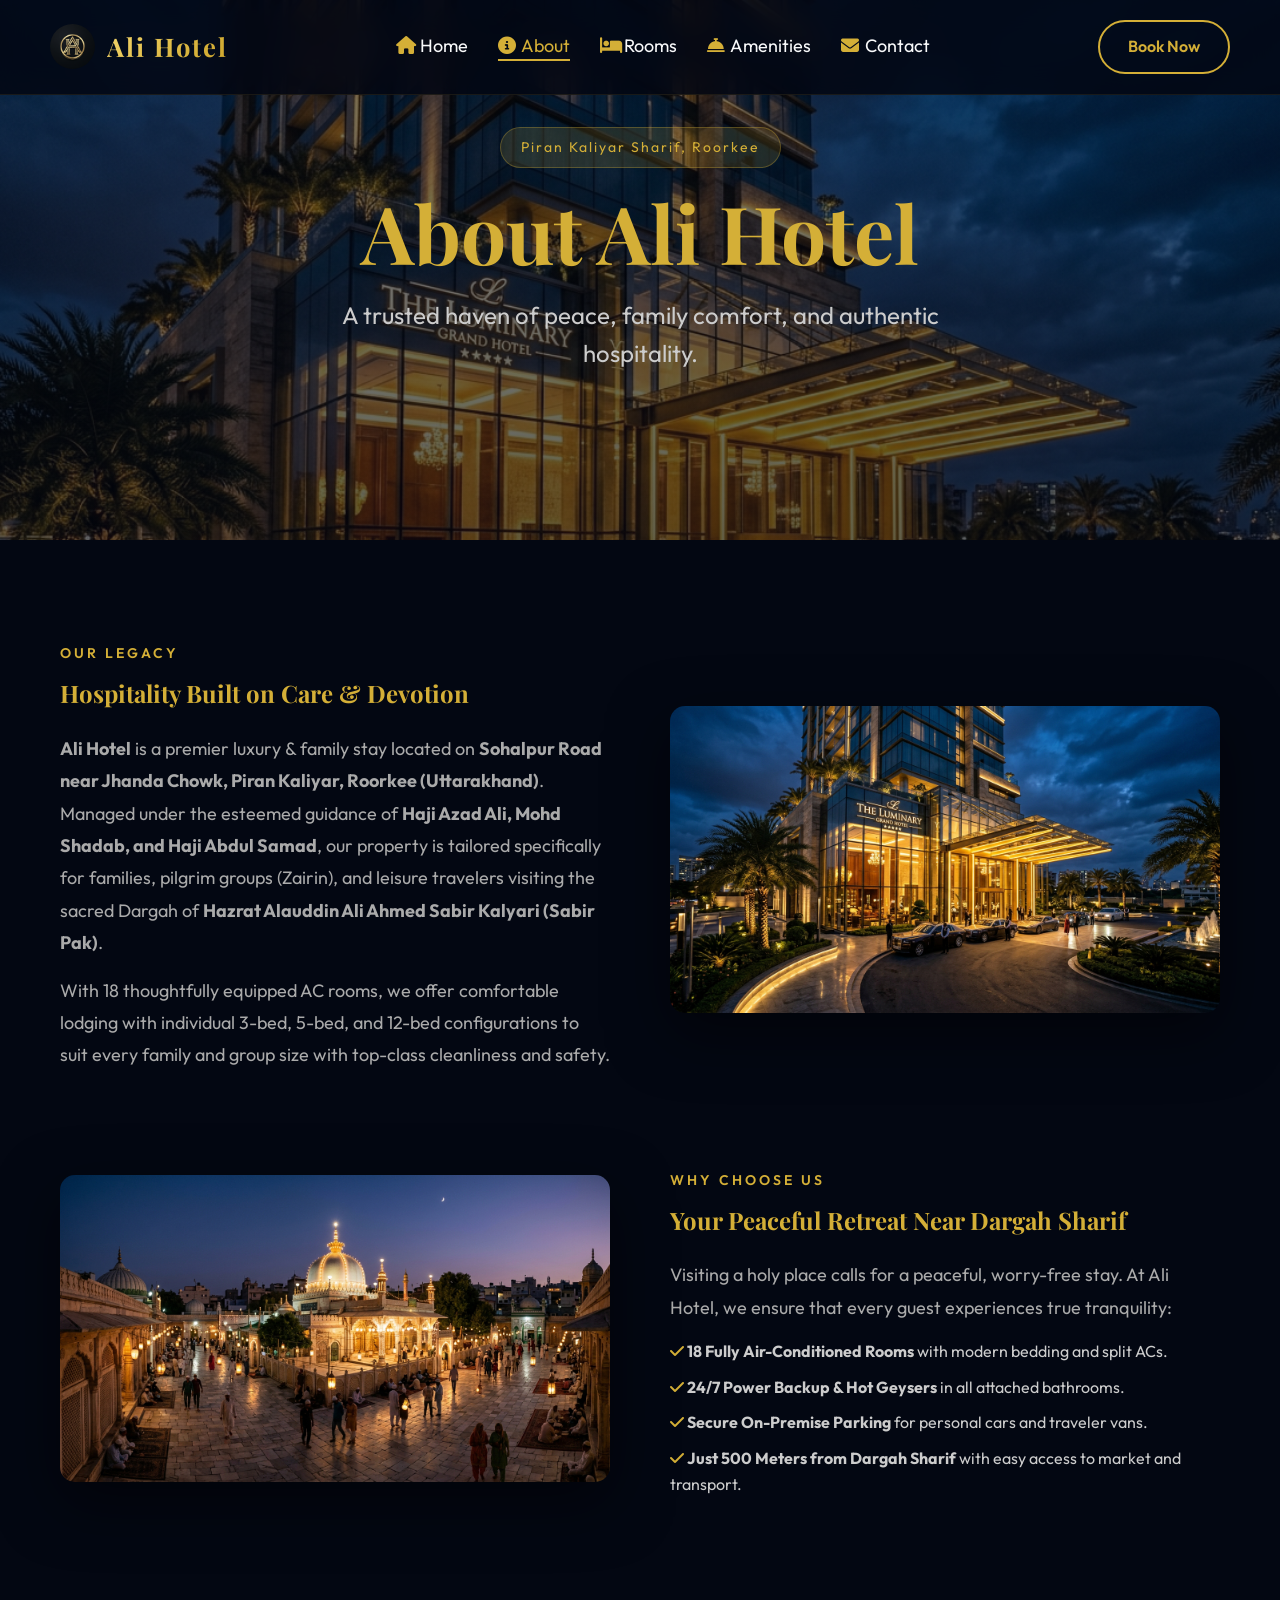
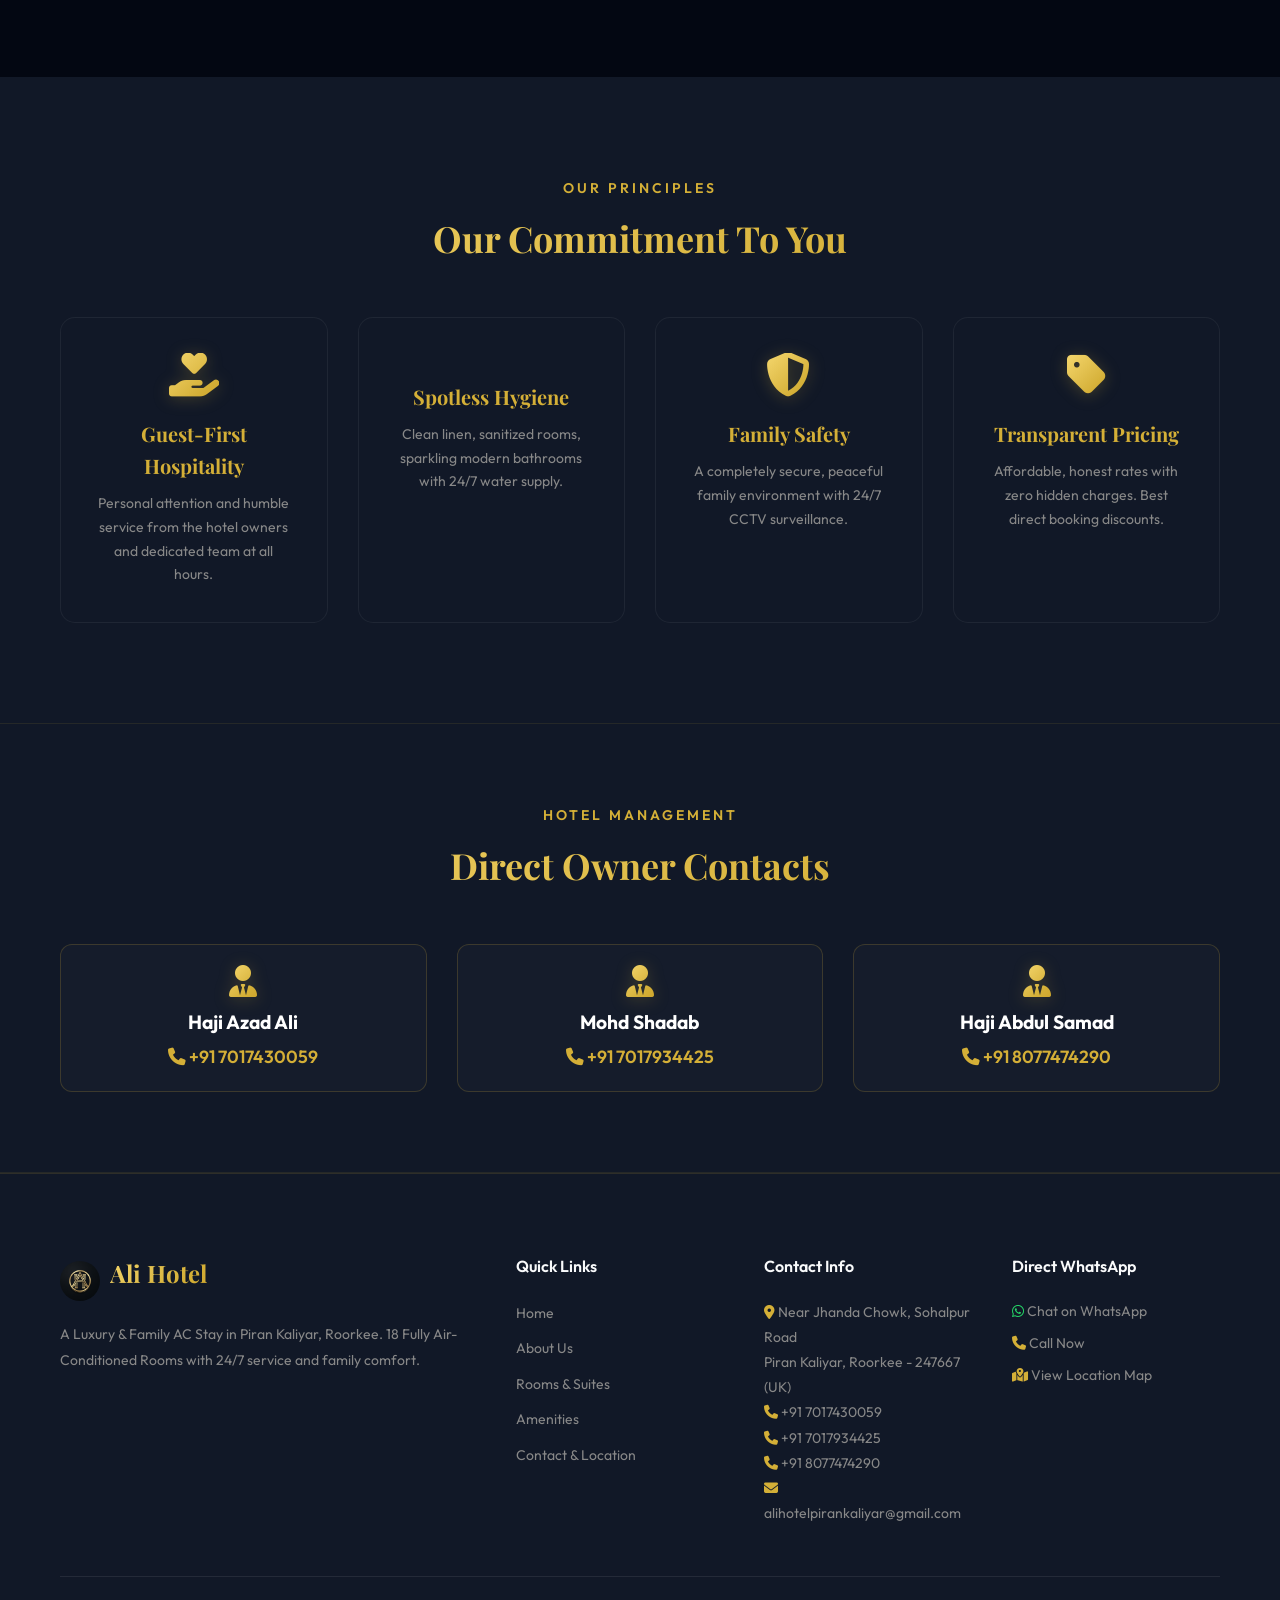
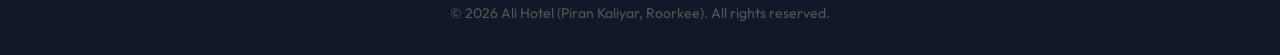
==== about.html @ 9f201550 "feat: complete luxury Ali Hotel website with mobile side drawer, genuine contact details, and rich m" ====
<!DOCTYPE html>
<html lang="en">
<head>
    <meta charset="UTF-8">
    <meta name="viewport" content="width=device-width, initial-scale=1.0">
    <title>About Us | Ali Hotel - Piran Kaliyar, Roorkee</title>
    <meta name="description" content="Learn about Ali Hotel in Piran Kaliyar, Roorkee. 18 AC rooms for family & pilgrims, founded to deliver warm hospitality near Dargah Hazrat Sabir Pak.">
    <link rel="stylesheet" href="style.css">
    <link href="https://fonts.googleapis.com/css2?family=Outfit:wght@300;400;600;800&family=Playfair+Display:ital,wght@0,400;0,700;1,400&display=swap" rel="stylesheet">
    <link rel="stylesheet" href="https://cdnjs.cloudflare.com/ajax/libs/font-awesome/6.5.1/css/all.min.css">
</head>
<body>
    <header id="header">
        <a href="index.html" class="logo">
            <img src="assets/images/logo.jpg" alt="Ali Hotel Logo">
            <span class="logo-text">Ali Hotel</span>
        </a>
        <nav>
            <ul class="nav-links">
                <li><a href="index.html"><i class="fa-solid fa-house" style="color:#d4af37;width:20px;"></i> Home</a></li>
                <li><a href="about.html" class="active"><i class="fa-solid fa-circle-info" style="color:#d4af37;width:20px;"></i> About</a></li>
                <li><a href="rooms.html"><i class="fa-solid fa-bed" style="color:#d4af37;width:20px;"></i> Rooms</a></li>
                <li><a href="amenities.html"><i class="fa-solid fa-bell-concierge" style="color:#d4af37;width:20px;"></i> Amenities</a></li>
                <li><a href="contact.html"><i class="fa-solid fa-envelope" style="color:#d4af37;width:20px;"></i> Contact</a></li>
                <li class="mobile-only-btn" style="margin-top: 15px;"><a href="contact.html" class="btn btn-primary" style="justify-content: center; width: 100%; border-radius: 30px;"><i class="fa-solid fa-calendar-check"></i> Book Now</a></li>
            </ul>
        </nav>
        <a href="contact.html" class="btn">Book Now</a>
        <div class="menu-toggle" id="mobile-menu">
            <span class="bar"></span>
            <span class="bar"></span>
            <span class="bar"></span>
        </div>
    </header>

    <!-- Hero -->
    <section class="hero" style="height: 60vh;">
        <div class="hero-content">
            <span class="hero-badge">Piran Kaliyar Sharif, Roorkee</span>
            <h1>About Ali Hotel</h1>
            <p>A trusted haven of peace, family comfort, and authentic hospitality.</p>
        </div>
    </section>

    <!-- Our Story -->
    <section class="about-story">
        <div class="container">
            <div class="about-story-content">
                <div class="about-story-text">
                    <span class="section-tag">Our Legacy</span>
                    <h3>Hospitality Built on Care & Devotion</h3>
                    <p><strong>Ali Hotel</strong> is a premier luxury & family stay located on <strong>Sohalpur Road near Jhanda Chowk, Piran Kaliyar, Roorkee (Uttarakhand)</strong>. Managed under the esteemed guidance of <strong>Haji Azad Ali, Mohd Shadab, and Haji Abdul Samad</strong>, our property is tailored specifically for families, pilgrim groups (Zairin), and leisure travelers visiting the sacred Dargah of <strong>Hazrat Alauddin Ali Ahmed Sabir Kalyari (Sabir Pak)</strong>.</p>
                    <p>With 18 thoughtfully equipped AC rooms, we offer comfortable lodging with individual 3-bed, 5-bed, and 12-bed configurations to suit every family and group size with top-class cleanliness and safety.</p>
                </div>
                <div class="about-story-img">
                    <img src="assets/images/hero.jpg" alt="Ali Hotel Entrance">
                </div>
            </div>

            <div class="about-story-content reverse">
                <div class="about-story-text">
                    <span class="section-tag">Why Choose Us</span>
                    <h3>Your Peaceful Retreat Near Dargah Sharif</h3>
                    <p>Visiting a holy place calls for a peaceful, worry-free stay. At Ali Hotel, we ensure that every guest experiences true tranquility:</p>
                    <ul style="list-style: none; margin-top: 15px; display: flex; flex-direction: column; gap: 10px; color: #ccc;">
                        <li><i class="fa-solid fa-check" style="color: #d4af37;"></i> <strong>18 Fully Air-Conditioned Rooms</strong> with modern bedding and split ACs.</li>
                        <li><i class="fa-solid fa-check" style="color: #d4af37;"></i> <strong>24/7 Power Backup & Hot Geysers</strong> in all attached bathrooms.</li>
                        <li><i class="fa-solid fa-check" style="color: #d4af37;"></i> <strong>Secure On-Premise Parking</strong> for personal cars and traveler vans.</li>
                        <li><i class="fa-solid fa-check" style="color: #d4af37;"></i> <strong>Just 500 Meters from Dargah Sharif</strong> with easy access to market and transport.</li>
                    </ul>
                </div>
                <div class="about-story-img">
                    <img src="assets/images/piran_kaliyar.jpg" alt="Piran Kaliyar Holy Shrine">
                </div>
            </div>
        </div>
    </section>

    <!-- Our Values -->
    <section style="background: var(--card-bg); padding: 100px 0;">
        <div class="container">
            <span class="section-tag center">Our Principles</span>
            <h2>Our Commitment To You</h2>
            <div class="values-grid">
                <div class="value-card">
                    <i class="fa-solid fa-hand-holding-heart golden-icon"></i>
                    <h3>Guest-First Hospitality</h3>
                    <p>Personal attention and humble service from the hotel owners and dedicated team at all hours.</p>
                </div>
                <div class="value-card">
                    <i class="fa-solid fa-sparkles golden-icon"></i>
                    <h3>Spotless Hygiene</h3>
                    <p>Clean linen, sanitized rooms, sparkling modern bathrooms with 24/7 water supply.</p>
                </div>
                <div class="value-card">
                    <i class="fa-solid fa-shield-halved golden-icon"></i>
                    <h3>Family Safety</h3>
                    <p>A completely secure, peaceful family environment with 24/7 CCTV surveillance.</p>
                </div>
                <div class="value-card">
                    <i class="fa-solid fa-tag golden-icon"></i>
                    <h3>Transparent Pricing</h3>
                    <p>Affordable, honest rates with zero hidden charges. Best direct booking discounts.</p>
                </div>
            </div>
        </div>
    </section>

    <!-- Management Team -->
    <section class="stats-section" style="padding: 80px 0;">
        <div class="container" style="text-align: center;">
            <span class="section-tag center">Hotel Management</span>
            <h2>Direct Owner Contacts</h2>
            <div class="stats-grid" style="grid-template-columns: repeat(auto-fit, minmax(240px, 1fr));">
                <div class="stat-item" style="background: rgba(255,255,255,0.02); border: 1px solid rgba(212,175,55,0.2); border-radius: 12px;">
                    <i class="fa-solid fa-user-tie golden-icon" style="font-size: 2rem; margin-bottom: 10px;"></i>
                    <h3 style="color:#fff; font-size: 1.2rem; margin-bottom: 5px;">Haji Azad Ali</h3>
                    <p style="color:#d4af37; font-size: 1.1rem; font-weight: 600;"><i class="fa-solid fa-phone"></i> +91 7017430059</p>
                </div>
                <div class="stat-item" style="background: rgba(255,255,255,0.02); border: 1px solid rgba(212,175,55,0.2); border-radius: 12px;">
                    <i class="fa-solid fa-user-tie golden-icon" style="font-size: 2rem; margin-bottom: 10px;"></i>
                    <h3 style="color:#fff; font-size: 1.2rem; margin-bottom: 5px;">Mohd Shadab</h3>
                    <p style="color:#d4af37; font-size: 1.1rem; font-weight: 600;"><i class="fa-solid fa-phone"></i> +91 7017934425</p>
                </div>
                <div class="stat-item" style="background: rgba(255,255,255,0.02); border: 1px solid rgba(212,175,55,0.2); border-radius: 12px;">
                    <i class="fa-solid fa-user-tie golden-icon" style="font-size: 2rem; margin-bottom: 10px;"></i>
                    <h3 style="color:#fff; font-size: 1.2rem; margin-bottom: 5px;">Haji Abdul Samad</h3>
                    <p style="color:#d4af37; font-size: 1.1rem; font-weight: 600;"><i class="fa-solid fa-phone"></i> +91 8077474290</p>
                </div>
            </div>
        </div>
    </section>

    <!-- Footer -->
    <footer>
        <div class="container">
            <div class="footer-grid">
                <div class="footer-col">
                    <div class="footer-logo-wrap">
                        <img src="assets/images/logo.jpg" alt="Ali Hotel Logo">
                        <h3 class="footer-logo">Ali Hotel</h3>
                    </div>
                    <p>A Luxury & Family AC Stay in Piran Kaliyar, Roorkee. 18 Fully Air-Conditioned Rooms with 24/7 service and family comfort.</p>
                </div>
                <div class="footer-col">
                    <h4>Quick Links</h4>
                    <ul>
                        <li><a href="index.html">Home</a></li>
                        <li><a href="about.html">About Us</a></li>
                        <li><a href="rooms.html">Rooms & Suites</a></li>
                        <li><a href="amenities.html">Amenities</a></li>
                        <li><a href="contact.html">Contact & Location</a></li>
                    </ul>
                </div>
                <div class="footer-col">
                    <h4>Contact Info</h4>
                    <p><i class="fa-solid fa-location-dot" style="color: #d4af37;"></i> Near Jhanda Chowk, Sohalpur Road<br>Piran Kaliyar, Roorkee - 247667 (UK)</p>
                    <p><i class="fa-solid fa-phone" style="color: #d4af37;"></i> +91 7017430059<br><i class="fa-solid fa-phone" style="color: #d4af37;"></i> +91 7017934425<br><i class="fa-solid fa-phone" style="color: #d4af37;"></i> +91 8077474290</p>
                    <p><i class="fa-solid fa-envelope" style="color: #d4af37;"></i> alihotelpirankaliyar@gmail.com</p>
                </div>
                <div class="footer-col">
                    <h4>Direct WhatsApp</h4>
                    <div class="social-links">
                        <a href="https://wa.me/917017430059" target="_blank"><i class="fa-brands fa-whatsapp" style="color:#25D366;"></i> Chat on WhatsApp</a>
                        <a href="tel:+917017430059"><i class="fa-solid fa-phone" style="color:#d4af37;"></i> Call Now</a>
                        <a href="contact.html"><i class="fa-solid fa-map-location-dot" style="color:#d4af37;"></i> View Location Map</a>
                    </div>
                </div>
            </div>
            <div class="footer-bottom">
                <p>&copy; 2026 Ali Hotel (Piran Kaliyar, Roorkee). All rights reserved.</p>
            </div>
        </div>
    </footer>

    <script src="script.js"></script>
</body>
</html>
---- style.css ----
:root {
    /* Color Tokens */
    --color-primary-100: #fefce8;
    --color-primary-500: #d4af37;
    --color-primary-600: #b8941e;
    --color-primary-900: #713f12;

    --color-secondary-100: #f3f4f6;
    --color-secondary-500: #6b7280;
    --color-secondary-900: #111827;

    /* Semantic Colors */
    --text-color: #f9fafb;
    --bg-color: #030712;
    --card-bg: #111827;

    /* Typography Tokens */
    --font-heading: 'Playfair Display', serif;
    --font-body: 'Outfit', sans-serif;

    --font-size-xs: 0.75rem;
    --font-size-sm: 0.875rem;
    --font-size-base: 1rem;
    --font-size-lg: 1.125rem;
    --font-size-xl: 1.25rem;
    --font-size-2xl: 1.5rem;
    --font-size-3xl: 1.875rem;
    --font-size-4xl: 2.25rem;
    --font-size-5xl: 3rem;

    /* Spacing Tokens */
    --space-1: 0.25rem;
    --space-2: 0.5rem;
    --space-3: 0.75rem;
    --space-4: 1rem;
    --space-6: 1.5rem;
    --space-8: 2rem;
    --space-12: 3rem;
    --space-16: 4rem;

    /* Shadow Tokens */
    --shadow-sm: 0 1px 2px 0 rgb(0 0 0 / 0.05);
    --shadow-md: 0 4px 6px -1px rgb(0 0 0 / 0.1);
    --shadow-lg: 0 10px 15px -3px rgb(0 0 0 / 0.1);
    --shadow-gold: 0 4px 20px rgba(212, 175, 55, 0.15);

    /* Transition Tokens */
    --transition-fast: 150ms ease;
    --transition-normal: 300ms ease;
    --transition-slow: 500ms ease;
}

* {
    margin: 0;
    padding: 0;
    box-sizing: border-box;
}

html {
    scroll-behavior: smooth;
}

body {
    font-family: var(--font-body);
    background-color: var(--bg-color);
    color: var(--text-color);
    line-height: 1.6;
}

.container {
    max-width: 1200px;
    margin: 0 auto;
    padding: 0 20px;
}

/* ========================================
   HEADER & NAV
   ======================================== */
header {
    position: fixed;
    top: 0;
    width: 100%;
    display: flex;
    justify-content: space-between;
    align-items: center;
    padding: 20px 50px;
    background: rgba(3, 7, 18, 0.85);
    backdrop-filter: blur(15px);
    -webkit-backdrop-filter: blur(15px);
    z-index: 1000;
    transition: all var(--transition-normal);
    border-bottom: 1px solid rgba(212, 175, 55, 0.1);
}

header.scrolled {
    padding: 12px 50px;
    box-shadow: 0 2px 20px rgba(0, 0, 0, 0.6);
    background: rgba(3, 7, 18, 0.95);
}

.logo {
    display: flex;
    align-items: center;
    gap: 12px;
    text-decoration: none;
}

.logo img {
    height: 45px;
    width: 45px;
    object-fit: contain;
    border-radius: 50%;
    animation: logoGlow 3s ease-in-out infinite;
}

.logo-text {
    font-family: var(--font-heading);
    font-size: 1.6rem;
    font-weight: 700;
    background: linear-gradient(135deg, #f5d76e, #d4af37, #c5941a, #d4af37, #f5d76e);
    background-size: 300% 300%;
    -webkit-background-clip: text;
    -webkit-text-fill-color: transparent;
    background-clip: text;
    animation: goldShimmer 4s ease-in-out infinite;
    letter-spacing: 2px;
}

header.scrolled .logo img {
    height: 38px;
    width: 38px;
}

nav .nav-links {
    list-style: none;
    display: flex;
    gap: 30px;
}

.mobile-only-btn {
    display: none;
}

nav .nav-links li a {
    color: var(--text-color);
    text-decoration: none;
    font-weight: 400;
    font-size: var(--font-size-lg);
    transition: color var(--transition-normal);
    position: relative;
}

nav .nav-links li a::after {
    content: '';
    position: absolute;
    bottom: -4px;
    left: 0;
    width: 0;
    height: 2px;
    background: var(--color-primary-500);
    transition: width var(--transition-normal);
}

nav .nav-links li a:hover,
nav .nav-links li a.active {
    color: var(--color-primary-500);
}

nav .nav-links li a:hover::after,
nav .nav-links li a.active::after {
    width: 100%;
}

/* ========================================
   BUTTONS
   ======================================== */
.btn {
    padding: 12px 28px;
    border: 2px solid var(--color-primary-500);
    background: transparent;
    color: var(--color-primary-500);
    text-decoration: none;
    font-weight: 600;
    font-family: var(--font-body);
    font-size: var(--font-size-base);
    border-radius: 30px;
    transition: all var(--transition-normal);
    cursor: pointer;
    display: inline-block;
}

.btn:hover {
    background: var(--color-primary-500);
    color: var(--bg-color);
    box-shadow: var(--shadow-gold);
    transform: translateY(-2px);
}

.btn-primary {
    background: var(--color-primary-500);
    color: var(--bg-color);
}

.btn-primary:hover {
    background: var(--color-primary-600);
    color: var(--bg-color);
    border-color: var(--color-primary-600);
}

.btn-outline {
    border: 2px solid var(--color-primary-500);
    color: var(--color-primary-500);
    background: transparent;
}

.btn-outline:hover {
    background: var(--color-primary-500);
    color: var(--bg-color);
}

.btn-large {
    padding: 16px 40px;
    font-size: var(--font-size-lg);
}

/* ========================================
   HERO SECTION
   ======================================== */
.hero {
    height: 100vh;
    background-image: linear-gradient(rgba(3, 7, 18, 0.5), rgba(3, 7, 18, 0.7)), url('assets/images/hero.jpg');
    background-size: cover;
    background-position: center;
    background-attachment: fixed;
    display: flex;
    align-items: center;
    justify-content: center;
    text-align: center;
    padding: 0 20px;
}

.hero-badge {
    display: inline-block;
    padding: 8px 20px;
    background: rgba(212, 175, 55, 0.15);
    border: 1px solid rgba(212, 175, 55, 0.3);
    border-radius: 30px;
    color: var(--color-primary-500);
    font-size: var(--font-size-sm);
    letter-spacing: 2px;
    margin-bottom: 20px;
    animation: fadeInDown 1s ease-out;
}

.hero-content h1 {
    font-family: var(--font-heading);
    font-size: 5rem;
    margin-bottom: 20px;
    color: var(--color-primary-500);
    animation: fadeInDown 1s ease-out 0.2s both;
    line-height: 1.1;
}

.hero-content p {
    font-size: var(--font-size-2xl);
    margin-bottom: 40px;
    color: #ccc;
    max-width: 600px;
    margin-left: auto;
    margin-right: auto;
    animation: fadeInUp 1s ease-out 0.5s both;
}

.hero-buttons {
    display: flex;
    gap: 15px;
    justify-content: center;
    animation: fadeInUp 1s ease-out 0.8s both;
}

/* ========================================
   SECTION TAGS
   ======================================== */
.section-tag {
    display: inline-block;
    font-size: var(--font-size-sm);
    color: var(--color-primary-500);
    text-transform: uppercase;
    letter-spacing: 3px;
    font-weight: 600;
    margin-bottom: 10px;
}

.section-tag.center {
    display: block;
    text-align: center;
}

/* ========================================
   SECTIONS GENERAL
   ======================================== */
section {
    padding: 100px 0;
}

section h2 {
    font-family: var(--font-heading);
    font-size: var(--font-size-4xl);
    text-align: center;
    margin-bottom: 50px;
    color: var(--color-primary-500);
}

/* ========================================
   STATS SECTION
   ======================================== */
.stats-section {
    padding: 60px 0;
    background: var(--card-bg);
    border-top: 1px solid rgba(212, 175, 55, 0.1);
    border-bottom: 1px solid rgba(212, 175, 55, 0.1);
}

.stats-grid {
    display: grid;
    grid-template-columns: repeat(4, 1fr);
    gap: 30px;
    text-align: center;
}

.stat-item {
    padding: 20px;
}

.stat-number {
    display: block;
    font-family: var(--font-heading);
    font-size: var(--font-size-4xl);
    color: var(--color-primary-500);
    font-weight: 700;
    margin-bottom: 5px;
}

.stat-label {
    font-size: var(--font-size-sm);
    color: #888;
    text-transform: uppercase;
    letter-spacing: 1px;
}

/* ========================================
   ABOUT SECTION
   ======================================== */
.about-layout {
    display: grid;
    grid-template-columns: 1fr 1fr;
    gap: 60px;
    align-items: center;
}

.about-text h2 {
    text-align: left;
    margin-bottom: 25px;
}

.about-text p {
    font-size: var(--font-size-lg);
    color: #aaa;
    margin-bottom: 20px;
    line-height: 1.8;
}

.about-image img {
    width: 100%;
    border-radius: 15px;
    box-shadow: 0 20px 60px rgba(0, 0, 0, 0.5);
}

/* ========================================
   ROOMS SECTION
   ======================================== */
.room-grid {
    display: grid;
    grid-template-columns: repeat(auto-fit, minmax(350px, 1fr));
    gap: 40px;
}

.room-card {
    background: var(--card-bg);
    border-radius: 15px;
    overflow: hidden;
    box-shadow: 0 10px 30px rgba(0, 0, 0, 0.5);
    transition: transform var(--transition-normal), box-shadow var(--transition-normal);
    border: 1px solid rgba(255, 255, 255, 0.05);
}

.room-card:hover {
    transform: translateY(-10px);
    box-shadow: 0 20px 40px rgba(0, 0, 0, 0.6), var(--shadow-gold);
}

.room-img {
    height: 280px;
    position: relative;
    overflow: hidden;
}

.room-img img {
    width: 100%;
    height: 100%;
    object-fit: cover;
    transition: transform var(--transition-slow);
}

.room-card:hover .room-img img {
    transform: scale(1.08);
}

.room-badge {
    position: absolute;
    top: 15px;
    left: 15px;
    background: var(--color-primary-500);
    color: var(--bg-color);
    padding: 5px 15px;
    border-radius: 20px;
    font-size: var(--font-size-xs);
    font-weight: 600;
    text-transform: uppercase;
    letter-spacing: 1px;
    z-index: 2;
}

.room-badge.premium {
    background: linear-gradient(135deg, #d4af37, #f5d76e);
}

.room-info {
    padding: 30px;
}

.room-info h3 {
    font-family: var(--font-heading);
    font-size: 1.6rem;
    margin-bottom: 12px;
    color: var(--color-primary-500);
}

.room-info p {
    color: #aaa;
    margin-bottom: 15px;
    font-size: var(--font-size-sm);
    line-height: 1.7;
}

.room-features {
    display: flex;
    gap: 15px;
    margin-bottom: 20px;
    flex-wrap: wrap;
}

.room-features span {
    font-size: var(--font-size-xs);
    color: #888;
    background: rgba(255, 255, 255, 0.05);
    padding: 5px 10px;
    border-radius: 5px;
}

.room-price {
    display: flex;
    justify-content: space-between;
    align-items: center;
    padding-top: 15px;
    border-top: 1px solid rgba(255, 255, 255, 0.08);
}

.price {
    font-family: var(--font-heading);
    font-size: var(--font-size-2xl);
    color: var(--color-primary-500);
    font-weight: 700;
}

.price small {
    font-size: var(--font-size-sm);
    color: #666;
    font-family: var(--font-body);
}

/* ========================================
   AMENITIES PREVIEW (Home Page)
   ======================================== */
.amenities-preview {
    background: var(--card-bg);
}

.amenities-grid-home {
    display: grid;
    grid-template-columns: repeat(auto-fit, minmax(250px, 1fr));
    gap: 30px;
}

.amenity-card {
    background: rgba(255, 255, 255, 0.03);
    border: 1px solid rgba(255, 255, 255, 0.08);
    border-radius: 15px;
    padding: 40px 30px;
    text-align: center;
    transition: all var(--transition-normal);
}

.amenity-card:hover {
    border-color: var(--color-primary-500);
    transform: translateY(-5px);
    box-shadow: var(--shadow-gold);
}

.amenity-icon {
    font-size: 3rem;
    margin-bottom: 20px;
}

.amenity-card h3 {
    font-family: var(--font-heading);
    color: var(--color-primary-500);
    font-size: var(--font-size-xl);
    margin-bottom: 12px;
}

.amenity-card p {
    color: #888;
    font-size: var(--font-size-sm);
    line-height: 1.7;
}

/* ========================================
   TESTIMONIALS
   ======================================== */
.testimonials {
    background: var(--bg-color);
}

.testimonial-grid {
    display: grid;
    grid-template-columns: repeat(auto-fit, minmax(320px, 1fr));
    gap: 30px;
}

.testimonial-card {
    background: var(--card-bg);
    border: 1px solid rgba(255, 255, 255, 0.06);
    border-radius: 15px;
    padding: 35px;
    transition: all var(--transition-normal);
}

.testimonial-card:hover {
    border-color: rgba(212, 175, 55, 0.3);
    transform: translateY(-5px);
}

.testimonial-card .stars {
    color: var(--color-primary-500);
    font-size: var(--font-size-lg);
    margin-bottom: 15px;
    letter-spacing: 3px;
}

.testimonial-card p {
    color: #aaa;
    font-style: italic;
    font-size: var(--font-size-base);
    line-height: 1.8;
    margin-bottom: 20px;
}

.testimonial-author strong {
    display: block;
    color: var(--text-color);
    font-size: var(--font-size-base);
}

.testimonial-author span {
    color: #666;
    font-size: var(--font-size-sm);
}

/* ========================================
   CTA SECTION
   ======================================== */
.cta-section {
    background: linear-gradient(135deg, rgba(212, 175, 55, 0.1), rgba(3, 7, 18, 0.9)), url('assets/images/hero.jpg');
    background-size: cover;
    background-position: center;
    text-align: center;
    padding: 120px 20px;
}

.cta-section h2 {
    font-size: var(--font-size-4xl);
    margin-bottom: 20px;
}

.cta-section p {
    color: #aaa;
    font-size: var(--font-size-xl);
    margin-bottom: 35px;
}

/* ========================================
   FOOTER
   ======================================== */
footer {
    background: var(--color-secondary-900);
    padding: 80px 0 30px;
    border-top: 1px solid rgba(212, 175, 55, 0.15);
}

.footer-grid {
    display: grid;
    grid-template-columns: 2fr 1fr 1fr 1fr;
    gap: 40px;
    margin-bottom: 50px;
}

.footer-logo {
    font-family: var(--font-heading);
    color: var(--color-primary-500);
    font-size: var(--font-size-2xl);
    margin-bottom: 15px;
}

.footer-col p {
    color: #888;
    font-size: var(--font-size-sm);
    line-height: 1.8;
}

.footer-col h4 {
    color: var(--text-color);
    font-size: var(--font-size-base);
    margin-bottom: 20px;
    font-weight: 600;
}

.footer-col ul {
    list-style: none;
}

.footer-col ul li {
    margin-bottom: 10px;
}

.footer-col ul li a {
    color: #888;
    text-decoration: none;
    font-size: var(--font-size-sm);
    transition: color var(--transition-fast);
}

.footer-col ul li a:hover {
    color: var(--color-primary-500);
}

.social-links {
    display: flex;
    flex-direction: column;
    gap: 10px;
}

.social-links a {
    color: #888;
    text-decoration: none;
    font-size: var(--font-size-sm);
    transition: color var(--transition-fast);
}

.social-links a:hover {
    color: var(--color-primary-500);
}

.footer-bottom {
    border-top: 1px solid rgba(255, 255, 255, 0.08);
    padding-top: 25px;
    text-align: center;
}

.footer-bottom p {
    color: #555;
    font-size: var(--font-size-sm);
}

footer h2 {
    font-family: var(--font-heading);
    color: var(--color-primary-500);
    margin-bottom: 20px;
}

/* ========================================
   AMENITIES PAGE GRID
   ======================================== */
.amenities-grid {
    display: grid;
    grid-template-columns: repeat(auto-fit, minmax(300px, 1fr));
    gap: 30px;
    margin-top: 40px;
}

.amenity-item {
    background: var(--card-bg);
    padding: 40px 30px;
    border-radius: 15px;
    text-align: center;
    border: 1px solid rgba(255, 255, 255, 0.06);
    transition: all var(--transition-normal);
}

.amenity-item:hover {
    border-color: var(--color-primary-500);
    transform: translateY(-5px);
    box-shadow: var(--shadow-gold);
}

.amenity-item .amenity-icon {
    font-size: 3rem;
    margin-bottom: 20px;
}

.amenity-item h3 {
    color: var(--color-primary-500);
    margin-bottom: 15px;
    font-family: var(--font-heading);
    font-size: var(--font-size-xl);
}

.amenity-item p {
    color: #888;
    line-height: 1.7;
}

/* ========================================
   CONTACT PAGE
   ======================================== */
.contact-content {
    display: grid;
    grid-template-columns: 1fr 1fr;
    gap: 50px;
    margin-top: 40px;
}

.contact-form {
    background: var(--card-bg);
    padding: 40px;
    border-radius: 15px;
    border: 1px solid rgba(255, 255, 255, 0.06);
}

.form-group {
    margin-bottom: 20px;
}

.form-group label {
    display: block;
    margin-bottom: 8px;
    color: var(--color-primary-500);
    font-family: var(--font-heading);
    font-size: var(--font-size-sm);
}

.form-group input,
.form-group textarea,
.form-group select {
    width: 100%;
    padding: 15px;
    background: rgba(0, 0, 0, 0.3);
    border: 1px solid rgba(255, 255, 255, 0.1);
    color: #fff;
    border-radius: 8px;
    font-family: var(--font-body);
    font-size: var(--font-size-base);
    transition: border-color var(--transition-fast);
}

.form-group input:focus,
.form-group textarea:focus,
.form-group select:focus {
    outline: none;
    border-color: var(--color-primary-500);
    box-shadow: 0 0 0 3px rgba(212, 175, 55, 0.1);
}

.contact-info h3 {
    color: var(--color-primary-500);
    font-family: var(--font-heading);
    margin-bottom: 15px;
    font-size: 1.6rem;
}

.contact-info p {
    margin-bottom: 25px;
    font-size: var(--font-size-lg);
    color: #aaa;
    line-height: 1.8;
}

/* ========================================
   ABOUT PAGE EXTRAS
   ======================================== */
.about-story {
    padding: 100px 0;
}

.about-story-content {
    display: grid;
    grid-template-columns: 1fr 1fr;
    gap: 60px;
    align-items: center;
    margin-bottom: 80px;
}

.about-story-content.reverse {
    direction: rtl;
}

.about-story-content.reverse > * {
    direction: ltr;
}

.about-story-text h3 {
    font-family: var(--font-heading);
    color: var(--color-primary-500);
    font-size: var(--font-size-2xl);
    margin-bottom: 20px;
}

.about-story-text p {
    color: #aaa;
    font-size: var(--font-size-lg);
    line-height: 1.8;
    margin-bottom: 15px;
}

.about-story-img img {
    width: 100%;
    border-radius: 15px;
    box-shadow: 0 20px 60px rgba(0, 0, 0, 0.5);
}

.values-grid {
    display: grid;
    grid-template-columns: repeat(auto-fit, minmax(250px, 1fr));
    gap: 30px;
    margin-top: 40px;
}

.value-card {
    background: var(--card-bg);
    padding: 35px;
    border-radius: 15px;
    text-align: center;
    border: 1px solid rgba(255, 255, 255, 0.06);
    transition: all var(--transition-normal);
}

.value-card:hover {
    border-color: var(--color-primary-500);
    transform: translateY(-5px);
}

.value-card .value-icon {
    font-size: 2.5rem;
    margin-bottom: 15px;
}

.value-card h3 {
    font-family: var(--font-heading);
    color: var(--color-primary-500);
    margin-bottom: 10px;
    font-size: var(--font-size-xl);
}

.value-card p {
    color: #888;
    font-size: var(--font-size-sm);
    line-height: 1.7;
}

/* ========================================
   MOBILE MENU & OVERLAY
   ======================================== */
.nav-overlay {
    position: fixed;
    top: 0;
    left: 0;
    width: 100vw;
    height: 100vh;
    height: 100dvh;
    background: rgba(0, 0, 0, 0.75);
    backdrop-filter: blur(6px);
    -webkit-backdrop-filter: blur(6px);
    z-index: 1001;
    opacity: 0;
    visibility: hidden;
    transition: opacity 0.35s ease, visibility 0.35s ease;
}

.nav-overlay.active {
    opacity: 1;
    visibility: visible;
}

.menu-toggle {
    display: none;
    flex-direction: column;
    justify-content: center;
    align-items: center;
    width: 42px;
    height: 42px;
    background: rgba(212, 175, 55, 0.08);
    border: 1px solid rgba(212, 175, 55, 0.3);
    border-radius: 10px;
    cursor: pointer;
    z-index: 1005;
    position: relative;
    transition: all 0.3s ease;
    gap: 5px;
    padding: 0;
}

.menu-toggle:hover,
.menu-toggle.active {
    background: rgba(212, 175, 55, 0.2);
    border-color: var(--color-primary-500);
    box-shadow: 0 0 15px rgba(212, 175, 55, 0.3);
}

.menu-toggle .bar {
    height: 2.5px;
    width: 22px;
    background: linear-gradient(90deg, #f5d76e, #d4af37);
    margin: 0;
    transition: all 0.35s cubic-bezier(0.68, -0.6, 0.32, 1.6);
    border-radius: 3px;
    transform-origin: center;
    display: block;
}

/* Transform Hamburger to Gold X when active */
.menu-toggle.active .bar:nth-child(1) {
    transform: translateY(7.5px) rotate(45deg);
}

.menu-toggle.active .bar:nth-child(2) {
    opacity: 0;
    transform: scale(0);
}

.menu-toggle.active .bar:nth-child(3) {
    transform: translateY(-7.5px) rotate(-45deg);
}

body.menu-open {
    overflow: hidden;
}

/* ========================================
   KEYFRAMES
   ======================================== */
@keyframes fadeInDown {
    from { opacity: 0; transform: translateY(-30px); }
    to { opacity: 1; transform: translateY(0); }
}

@keyframes fadeInUp {
    from { opacity: 0; transform: translateY(30px); }
    to { opacity: 1; transform: translateY(0); }
}

@keyframes fadeIn {
    from { opacity: 0; }
    to { opacity: 1; }
}

@keyframes goldShimmer {
    0% { background-position: 0% 50%; }
    50% { background-position: 100% 50%; }
    100% { background-position: 0% 50%; }
}

@keyframes logoGlow {
    0%, 100% { filter: drop-shadow(0 0 5px rgba(212, 175, 55, 0.3)); }
    50% { filter: drop-shadow(0 0 15px rgba(212, 175, 55, 0.6)); }
}

@keyframes iconFloat {
    0%, 100% { transform: translateY(0); }
    50% { transform: translateY(-8px); }
}

@keyframes iconPulse {
    0%, 100% { transform: scale(1); opacity: 0.9; }
    50% { transform: scale(1.15); opacity: 1; }
}

@keyframes goldGlow {
    0%, 100% { text-shadow: 0 0 5px rgba(212, 175, 55, 0.3), 0 0 10px rgba(212, 175, 55, 0.1); }
    50% { text-shadow: 0 0 15px rgba(212, 175, 55, 0.6), 0 0 30px rgba(212, 175, 55, 0.3); }
}

/* ========================================
   GOLDEN ANIMATED ICONS (Font Awesome)
   ======================================== */
.golden-icon {
    font-size: 2.8rem;
    margin-bottom: 20px;
    display: inline-block;
    background: linear-gradient(135deg, #f5d76e, #d4af37, #c5941a, #d4af37, #f5d76e);
    background-size: 300% 300%;
    -webkit-background-clip: text;
    -webkit-text-fill-color: transparent;
    background-clip: text;
    animation: goldShimmer 3s ease-in-out infinite, iconFloat 4s ease-in-out infinite;
    filter: drop-shadow(0 2px 8px rgba(212, 175, 55, 0.25));
}

.amenity-card:hover .golden-icon,
.amenity-item:hover .golden-icon,
.value-card:hover .golden-icon {
    animation: goldShimmer 2s ease-in-out infinite, iconPulse 1s ease-in-out infinite;
    filter: drop-shadow(0 4px 15px rgba(212, 175, 55, 0.5));
}

/* Stagger icon animations */
.amenity-card:nth-child(1) .golden-icon,
.amenity-item:nth-child(1) .golden-icon { animation-delay: 0s; }
.amenity-card:nth-child(2) .golden-icon,
.amenity-item:nth-child(2) .golden-icon { animation-delay: 0.2s; }
.amenity-card:nth-child(3) .golden-icon,
.amenity-item:nth-child(3) .golden-icon { animation-delay: 0.4s; }
.amenity-card:nth-child(4) .golden-icon,
.amenity-item:nth-child(4) .golden-icon { animation-delay: 0.6s; }
.amenity-card:nth-child(5) .golden-icon,
.amenity-item:nth-child(5) .golden-icon { animation-delay: 0.8s; }
.amenity-card:nth-child(6) .golden-icon,
.amenity-item:nth-child(6) .golden-icon { animation-delay: 1s; }

/* Golden stars for testimonials */
.testimonial-card .stars {
    background: linear-gradient(135deg, #f5d76e, #d4af37, #f5d76e);
    background-size: 200% 200%;
    -webkit-background-clip: text;
    -webkit-text-fill-color: transparent;
    background-clip: text;
    animation: goldShimmer 3s ease-in-out infinite;
}

/* Footer logo image */
.footer-logo-wrap {
    display: flex;
    align-items: center;
    gap: 10px;
    margin-bottom: 15px;
}

.footer-logo-wrap img {
    height: 40px;
    width: 40px;
    border-radius: 50%;
    animation: logoGlow 3s ease-in-out infinite;
}

.footer-logo {
    background: linear-gradient(135deg, #f5d76e, #d4af37, #c5941a, #d4af37, #f5d76e);
    background-size: 300% 300%;
    -webkit-background-clip: text;
    -webkit-text-fill-color: transparent;
    background-clip: text;
    animation: goldShimmer 4s ease-in-out infinite;
}

/* Section headings golden animation */
section h2 {
    background: linear-gradient(135deg, #f5d76e, #d4af37, #c5941a, #d4af37, #f5d76e);
    background-size: 300% 300%;
    -webkit-background-clip: text;
    -webkit-text-fill-color: transparent;
    background-clip: text;
    animation: goldShimmer 5s ease-in-out infinite;
}

/* Hero badge golden glow */
.hero-badge {
    animation: fadeInDown 1s ease-out, goldGlow 3s ease-in-out infinite;
}

/* ========================================
   RESPONSIVE
   ======================================== */
@media (max-width: 1024px) {
    .footer-grid {
        grid-template-columns: 1fr 1fr;
    }
    .about-layout {
        grid-template-columns: 1fr;
        gap: 40px;
    }
    .about-story-content {
        grid-template-columns: 1fr;
    }
    .about-story-content.reverse {
        direction: ltr;
    }
}

@media (max-width: 768px) {
    header {
        padding: 15px 20px;
    }

    .nav-links {
        position: fixed;
        top: 0;
        right: 0;
        width: 300px;
        max-width: 85vw;
        height: 100vh;
        height: 100dvh;
        background: linear-gradient(180deg, rgba(6, 10, 22, 0.98) 0%, rgba(2, 5, 14, 0.99) 100%);
        backdrop-filter: blur(25px);
        -webkit-backdrop-filter: blur(25px);
        border-left: 1px solid rgba(212, 175, 55, 0.3);
        box-shadow: -15px 0 40px rgba(0, 0, 0, 0.9);
        display: flex;
        flex-direction: column;
        justify-content: flex-start;
        align-items: stretch;
        padding: 95px 25px 40px;
        gap: 12px;
        z-index: 1002;
        transform: translateX(105%);
        transition: transform 0.4s cubic-bezier(0.16, 1, 0.3, 1);
        list-style: none;
        overflow-y: auto;
    }

    .nav-links.active {
        transform: translateX(0);
    }

    .nav-links li {
        width: 100%;
        opacity: 0;
        transform: translateX(20px);
        transition: opacity 0.3s ease, transform 0.3s ease;
    }

    .nav-links.active li {
        opacity: 1;
        transform: translateX(0);
    }

    .nav-links.active li:nth-child(1) { transition-delay: 0.08s; }
    .nav-links.active li:nth-child(2) { transition-delay: 0.14s; }
    .nav-links.active li:nth-child(3) { transition-delay: 0.20s; }
    .nav-links.active li:nth-child(4) { transition-delay: 0.26s; }
    .nav-links.active li:nth-child(5) { transition-delay: 0.32s; }
    .nav-links.active li:nth-child(6) { transition-delay: 0.38s; }

    .nav-links li a {
        display: flex;
        align-items: center;
        gap: 12px;
        font-size: 1.15rem;
        font-weight: 500;
        color: #e5e7eb;
        padding: 12px 18px;
        border-radius: 10px;
        background: rgba(255, 255, 255, 0.02);
        border: 1px solid rgba(255, 255, 255, 0.05);
        transition: all 0.25s ease;
    }

    .nav-links li a:hover,
    .nav-links li a.active {
        color: var(--color-primary-500);
        background: rgba(212, 175, 55, 0.12);
        border-color: rgba(212, 175, 55, 0.35);
        transform: translateX(5px);
    }

    .nav-links li a::after {
        display: none;
    }

    .mobile-only-btn {
        display: block !important;
    }

    .menu-toggle {
        display: flex;
    }

    header > .btn {
        display: none;
    }

    .hero-content h1 {
        font-size: 2.8rem;
    }

    .hero-content p {
        font-size: var(--font-size-lg);
    }

    .hero-buttons {
        flex-direction: column;
        align-items: center;
    }

    .stats-grid {
        grid-template-columns: repeat(2, 1fr);
    }

    .room-grid {
        grid-template-columns: 1fr;
    }

    .testimonial-grid {
        grid-template-columns: 1fr;
    }

    .footer-grid {
        grid-template-columns: 1fr;
    }

    .contact-content {
        grid-template-columns: 1fr;
    }

    section h2 {
        font-size: var(--font-size-3xl);
    }
}

@media (max-width: 480px) {
    .hero-content h1 {
        font-size: 2.2rem;
    }

    .stats-grid {
        grid-template-columns: 1fr 1fr;
        gap: 15px;
    }

    .stat-number {
        font-size: var(--font-size-3xl);
    }
}
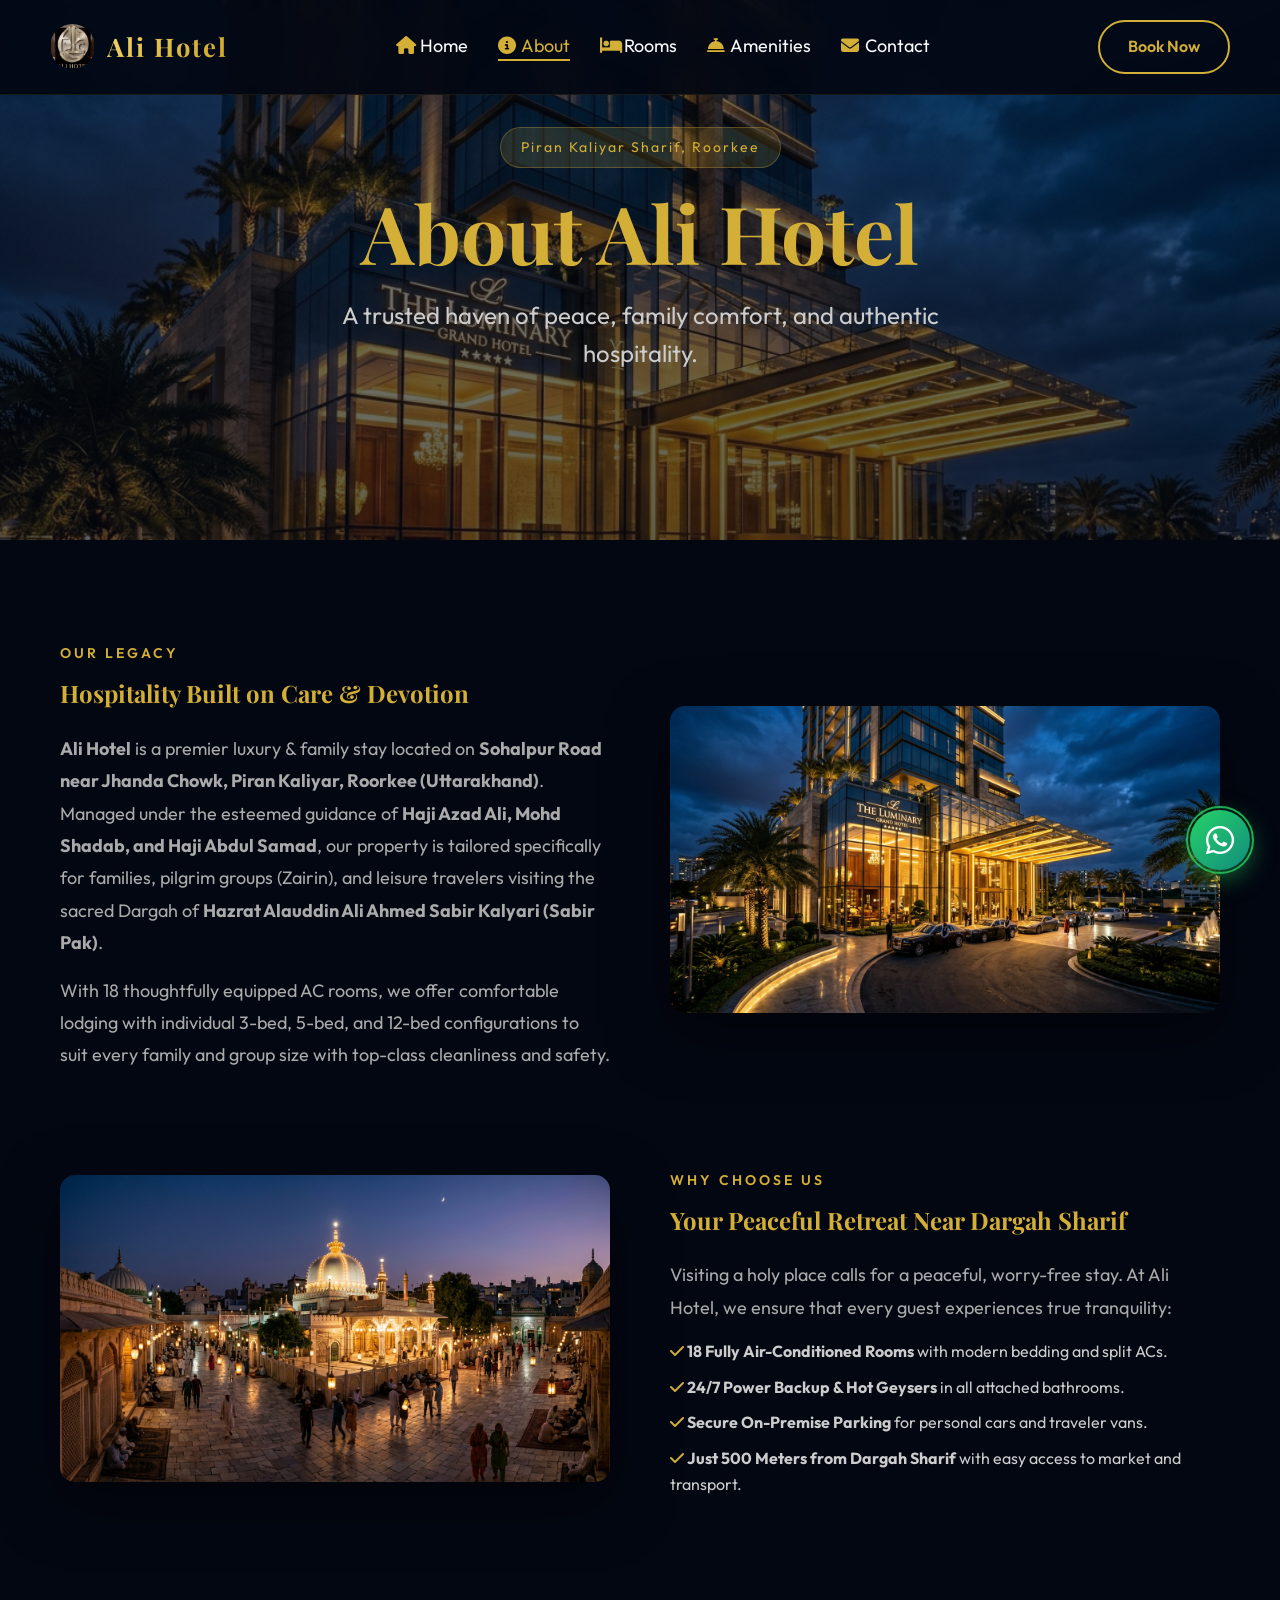
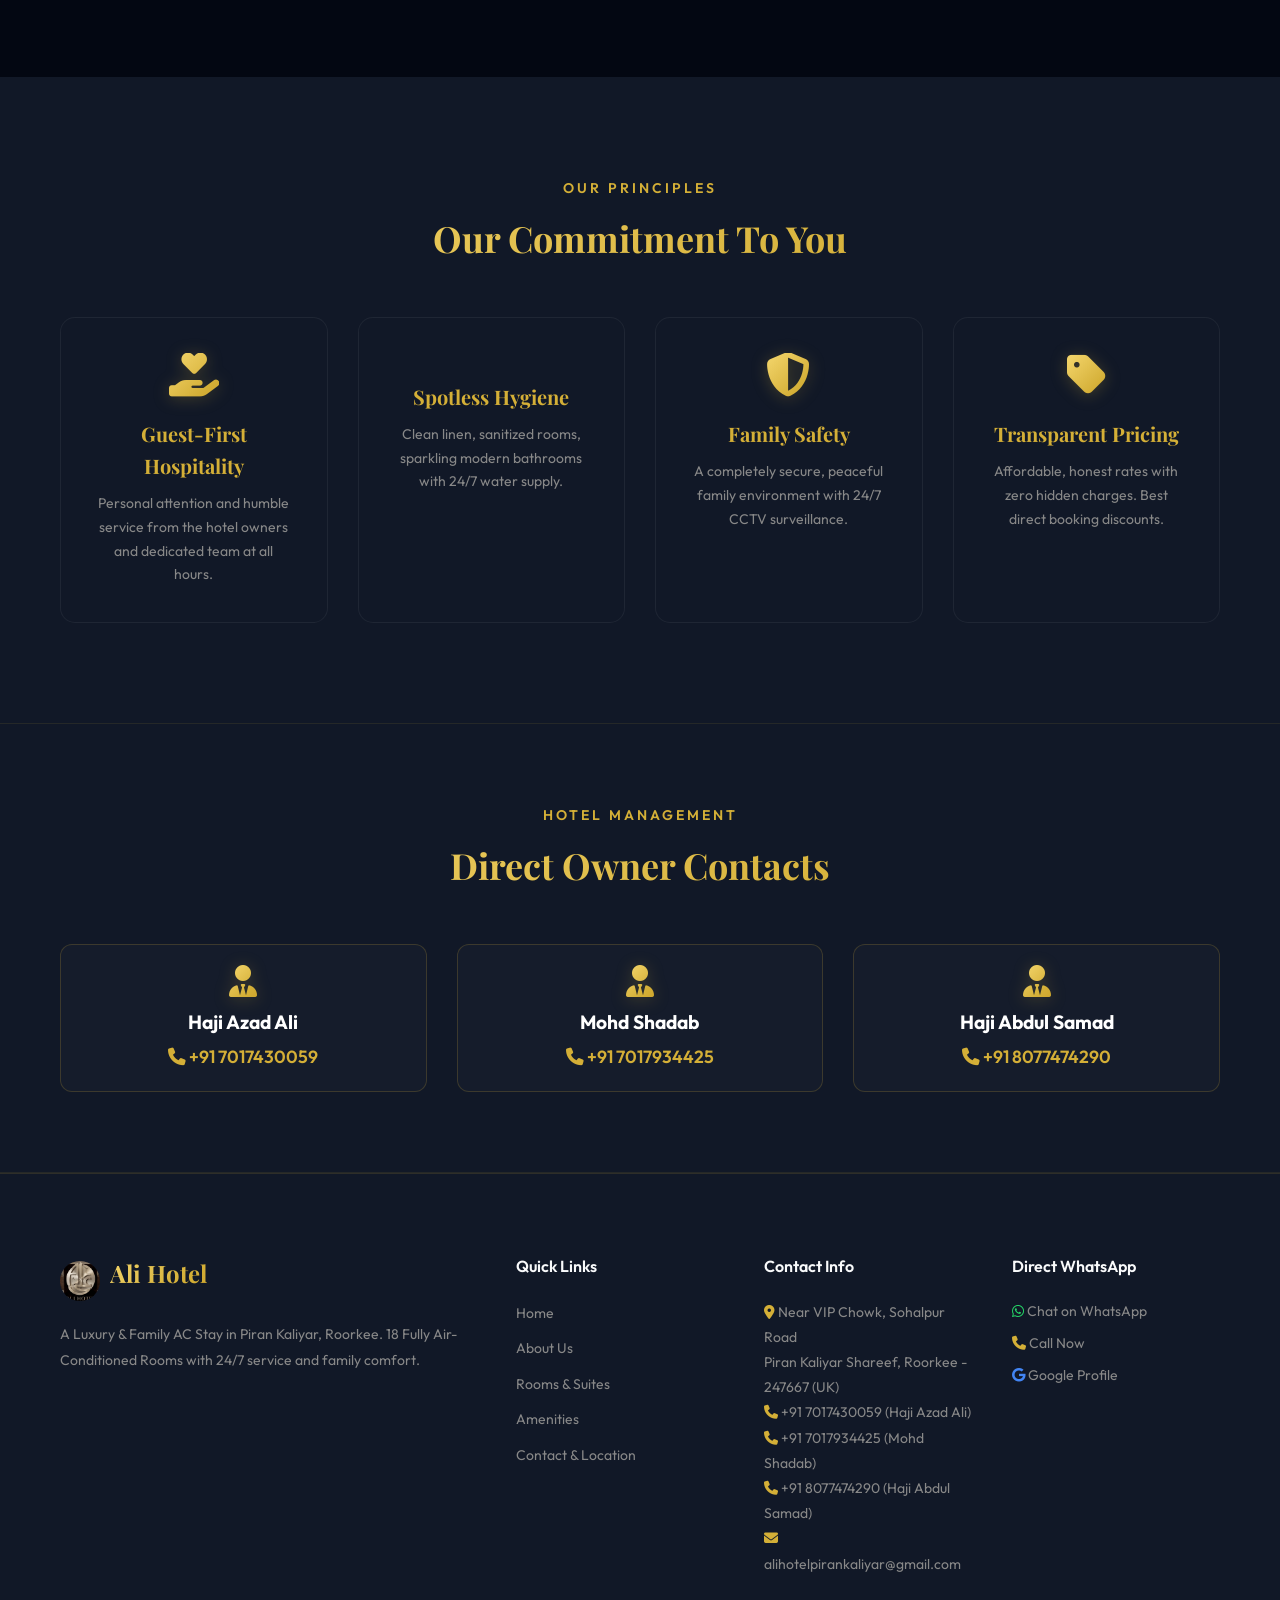
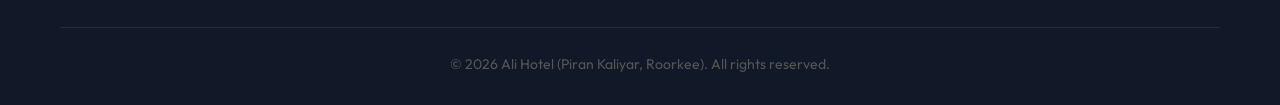
==== commit 7e2975f3: "Update web-ready H.264 video tour, VIP Chowk Google Maps profile link, 5.0 Google reviews, and float" ====
--- a/about.html
+++ b/about.html
@@ -154,8 +154,8 @@
                 </div>
                 <div class="footer-col">
                     <h4>Contact Info</h4>
-                    <p><i class="fa-solid fa-location-dot" style="color: #d4af37;"></i> Near Jhanda Chowk, Sohalpur Road<br>Piran Kaliyar, Roorkee - 247667 (UK)</p>
-                    <p><i class="fa-solid fa-phone" style="color: #d4af37;"></i> +91 7017430059<br><i class="fa-solid fa-phone" style="color: #d4af37;"></i> +91 7017934425<br><i class="fa-solid fa-phone" style="color: #d4af37;"></i> +91 8077474290</p>
+                    <p><i class="fa-solid fa-location-dot" style="color: #d4af37;"></i> Near VIP Chowk, Sohalpur Road<br>Piran Kaliyar Shareef, Roorkee - 247667 (UK)</p>
+                    <p><i class="fa-solid fa-phone" style="color: #d4af37;"></i> +91 7017430059 (Haji Azad Ali)<br><i class="fa-solid fa-phone" style="color: #d4af37;"></i> +91 7017934425 (Mohd Shadab)<br><i class="fa-solid fa-phone" style="color: #d4af37;"></i> +91 8077474290 (Haji Abdul Samad)</p>
                     <p><i class="fa-solid fa-envelope" style="color: #d4af37;"></i> alihotelpirankaliyar@gmail.com</p>
                 </div>
                 <div class="footer-col">
@@ -163,7 +163,7 @@
                     <div class="social-links">
                         <a href="https://wa.me/917017430059" target="_blank"><i class="fa-brands fa-whatsapp" style="color:#25D366;"></i> Chat on WhatsApp</a>
                         <a href="tel:+917017430059"><i class="fa-solid fa-phone" style="color:#d4af37;"></i> Call Now</a>
-                        <a href="contact.html"><i class="fa-solid fa-map-location-dot" style="color:#d4af37;"></i> View Location Map</a>
+                        <a href="https://share.google/wbQLk41U9Xn9ircUh" target="_blank"><i class="fa-brands fa-google" style="color:#4285F4;"></i> Google Profile</a>
                     </div>
                 </div>
             </div>
@@ -173,6 +173,12 @@
         </div>
     </footer>
 
+    <!-- Floating WhatsApp Quick Chat Button -->
+    <a href="https://wa.me/917017430059?text=Hello%20Ali%20Hotel,%20I%20want%20to%20inquire%20about%20room%20booking." target="_blank" class="floating-whatsapp" aria-label="Chat on WhatsApp">
+        <i class="fa-brands fa-whatsapp"></i>
+        <span class="floating-whatsapp-tooltip">Chat with us on WhatsApp</span>
+    </a>
+
     <script src="script.js"></script>
 </body>
 </html>
--- a/style.css
+++ b/style.css
@@ -84,10 +84,10 @@
     justify-content: space-between;
     align-items: center;
     padding: 20px 50px;
-    background: rgba(3, 7, 18, 0.85);
+    background: rgba(3, 7, 18, 0.9);
     backdrop-filter: blur(15px);
     -webkit-backdrop-filter: blur(15px);
-    z-index: 1000;
+    z-index: 1005;
     transition: all var(--transition-normal);
     border-bottom: 1px solid rgba(212, 175, 55, 0.1);
 }
@@ -897,18 +897,18 @@
     width: 100vw;
     height: 100vh;
     height: 100dvh;
-    background: rgba(0, 0, 0, 0.75);
-    backdrop-filter: blur(6px);
-    -webkit-backdrop-filter: blur(6px);
-    z-index: 1001;
+    background: rgba(0, 0, 0, 0.6);
+    z-index: 999;
     opacity: 0;
     visibility: hidden;
-    transition: opacity 0.35s ease, visibility 0.35s ease;
+    pointer-events: none;
+    transition: opacity 0.3s ease, visibility 0.3s ease;
 }
 
 .nav-overlay.active {
     opacity: 1;
     visibility: visible;
+    pointer-events: auto;
 }
 
 .menu-toggle {
@@ -918,8 +918,8 @@
     align-items: center;
     width: 42px;
     height: 42px;
-    background: rgba(212, 175, 55, 0.08);
-    border: 1px solid rgba(212, 175, 55, 0.3);
+    background: rgba(212, 175, 55, 0.15);
+    border: 1.5px solid rgba(212, 175, 55, 0.5);
     border-radius: 10px;
     cursor: pointer;
     z-index: 1005;
@@ -931,17 +931,17 @@
 
 .menu-toggle:hover,
 .menu-toggle.active {
-    background: rgba(212, 175, 55, 0.2);
+    background: rgba(212, 175, 55, 0.3);
     border-color: var(--color-primary-500);
-    box-shadow: 0 0 15px rgba(212, 175, 55, 0.3);
+    box-shadow: 0 0 15px rgba(212, 175, 55, 0.4);
 }
 
 .menu-toggle .bar {
     height: 2.5px;
     width: 22px;
-    background: linear-gradient(90deg, #f5d76e, #d4af37);
+    background: #f5d76e;
     margin: 0;
-    transition: all 0.35s cubic-bezier(0.68, -0.6, 0.32, 1.6);
+    transition: all 0.3s cubic-bezier(0.68, -0.6, 0.32, 1.6);
     border-radius: 3px;
     transform-origin: center;
     display: block;
@@ -1033,18 +1033,340 @@
 }
 
 /* Stagger icon animations */
-.amenity-card:nth-child(1) .golden-icon,
-.amenity-item:nth-child(1) .golden-icon { animation-delay: 0s; }
-.amenity-card:nth-child(2) .golden-icon,
-.amenity-item:nth-child(2) .golden-icon { animation-delay: 0.2s; }
-.amenity-card:nth-child(3) .golden-icon,
-.amenity-item:nth-child(3) .golden-icon { animation-delay: 0.4s; }
-.amenity-card:nth-child(4) .golden-icon,
-.amenity-item:nth-child(4) .golden-icon { animation-delay: 0.6s; }
-.amenity-card:nth-child(5) .golden-icon,
-.amenity-item:nth-child(5) .golden-icon { animation-delay: 0.8s; }
-.amenity-card:nth-child(6) .golden-icon,
-.amenity-item:nth-child(6) .golden-icon { animation-delay: 1s; }
+/* ========================================
+   DARGAH PHOTO SLIDER CAROUSEL
+   ======================================== */
+.dargah-slider-section {
+    padding: 100px 0;
+    background: radial-gradient(circle at center, rgba(17, 24, 39, 0.9) 0%, rgba(3, 7, 18, 1) 100%);
+    position: relative;
+    overflow: hidden;
+}
+
+.carousel-container {
+    position: relative;
+    max-width: 1050px;
+    margin: 40px auto 0;
+    border-radius: 20px;
+    overflow: hidden;
+    border: 1px solid rgba(212, 175, 55, 0.35);
+    box-shadow: 0 10px 40px rgba(0, 0, 0, 0.8), 0 0 25px rgba(212, 175, 55, 0.15);
+}
+
+.carousel-slides {
+    position: relative;
+    width: 100%;
+    height: 560px;
+    background: #030712;
+}
+
+.carousel-slide {
+    position: absolute;
+    top: 0;
+    left: 0;
+    width: 100%;
+    height: 100%;
+    opacity: 0;
+    visibility: hidden;
+    transition: opacity 0.8s cubic-bezier(0.4, 0, 0.2, 1), transform 0.8s ease;
+    transform: scale(1.02);
+    display: flex;
+    align-items: center;
+    justify-content: center;
+    background: #030712;
+    overflow: hidden;
+}
+
+.carousel-slide.active {
+    opacity: 1;
+    visibility: visible;
+    transform: scale(1);
+}
+
+.carousel-slide .slide-bg {
+    position: absolute;
+    top: -15%;
+    left: -15%;
+    width: 130%;
+    height: 130%;
+    object-fit: cover;
+    filter: blur(25px) brightness(0.4);
+    z-index: 1;
+    pointer-events: none;
+}
+
+.carousel-slide .slide-main-img {
+    position: relative;
+    max-height: 100%;
+    max-width: 100%;
+    object-fit: contain;
+    z-index: 2;
+    box-shadow: 0 0 35px rgba(0, 0, 0, 0.85);
+    border-radius: 8px;
+}
+
+.carousel-caption {
+    position: absolute;
+    bottom: 0;
+    left: 0;
+    width: 100%;
+    padding: 40px 30px 25px;
+    background: linear-gradient(0deg, rgba(3, 7, 18, 0.95) 0%, rgba(3, 7, 18, 0.6) 60%, transparent 100%);
+    color: #fff;
+    display: flex;
+    justify-content: space-between;
+    align-items: flex-end;
+    flex-wrap: wrap;
+    gap: 15px;
+    z-index: 5;
+}
+
+.carousel-caption h3 {
+    font-family: var(--font-heading);
+    font-size: 1.5rem;
+    color: var(--color-primary-500);
+    margin-bottom: 5px;
+}
+
+.carousel-caption p {
+    font-size: 0.95rem;
+    color: #cbd5e1;
+    max-width: 600px;
+}
+
+.carousel-btn {
+    position: absolute;
+    top: 50%;
+    transform: translateY(-50%);
+    width: 48px;
+    height: 48px;
+    border-radius: 50%;
+    background: rgba(3, 7, 18, 0.75);
+    border: 1px solid rgba(212, 175, 55, 0.5);
+    color: #f5d76e;
+    font-size: 1.2rem;
+    display: flex;
+    align-items: center;
+    justify-content: center;
+    cursor: pointer;
+    z-index: 10;
+    transition: all 0.3s ease;
+    backdrop-filter: blur(5px);
+}
+
+.carousel-btn:hover {
+    background: var(--color-primary-500);
+    color: #030712;
+    box-shadow: 0 0 20px rgba(212, 175, 55, 0.6);
+    transform: translateY(-50%) scale(1.1);
+}
+
+.carousel-btn.prev {
+    left: 20px;
+}
+
+.carousel-btn.next {
+    right: 20px;
+}
+
+.carousel-dots {
+    display: flex;
+    justify-content: center;
+    gap: 10px;
+    margin-top: 20px;
+}
+
+.carousel-dot {
+    width: 12px;
+    height: 12px;
+    border-radius: 50%;
+    background: rgba(255, 255, 255, 0.2);
+    border: 1px solid rgba(212, 175, 55, 0.4);
+    cursor: pointer;
+    transition: all 0.3s ease;
+}
+
+.carousel-dot.active {
+    width: 32px;
+    border-radius: 6px;
+    background: var(--color-primary-500);
+    box-shadow: 0 0 10px rgba(212, 175, 55, 0.5);
+}
+
+/* ========================================
+   VIDEO SHOWCASE SECTION (Smartphone Reel View)
+   ======================================== */
+.video-showcase-section {
+    padding: 100px 0;
+    background: radial-gradient(circle at center, rgba(17, 24, 39, 0.8) 0%, rgba(3, 7, 18, 1) 100%);
+}
+
+.video-card {
+    position: relative;
+    max-width: 440px;
+    margin: 40px auto 0;
+    border-radius: 26px;
+    overflow: hidden;
+    border: 2px solid rgba(212, 175, 55, 0.45);
+    box-shadow: 0 20px 60px rgba(0, 0, 0, 0.95), 0 0 35px rgba(212, 175, 55, 0.2);
+    background: #030712;
+}
+
+.video-wrapper {
+    position: relative;
+    width: 100%;
+    height: 640px;
+    background: #000;
+    overflow: hidden;
+}
+
+.video-wrapper video {
+    width: 100%;
+    height: 100%;
+    object-fit: cover;
+    display: block;
+}
+
+/* Floating WhatsApp Widget */
+.floating-whatsapp {
+    position: fixed;
+    bottom: 30px;
+    right: 30px;
+    width: 60px;
+    height: 60px;
+    border-radius: 50%;
+    background: linear-gradient(135deg, #25D366, #128C7E);
+    color: #ffffff !important;
+    display: flex;
+    align-items: center;
+    justify-content: center;
+    font-size: 2rem;
+    box-shadow: 0 8px 25px rgba(37, 211, 102, 0.5), 0 0 15px rgba(0, 0, 0, 0.4);
+    z-index: 9999;
+    cursor: pointer;
+    transition: all 0.3s cubic-bezier(0.34, 1.56, 0.64, 1);
+    text-decoration: none;
+}
+
+.floating-whatsapp:hover {
+    transform: scale(1.15) rotate(6deg);
+    box-shadow: 0 12px 30px rgba(37, 211, 102, 0.7);
+    color: #ffffff !important;
+}
+
+.floating-whatsapp::before {
+    content: '';
+    position: absolute;
+    top: -4px;
+    left: -4px;
+    right: -4px;
+    bottom: -4px;
+    border-radius: 50%;
+    border: 2px solid #25D366;
+    animation: whatsappPulse 2s infinite;
+    opacity: 0.8;
+}
+
+@keyframes whatsappPulse {
+    0% {
+        transform: scale(0.95);
+        opacity: 0.9;
+    }
+    50% {
+        transform: scale(1.2);
+        opacity: 0;
+    }
+    100% {
+        transform: scale(0.95);
+        opacity: 0;
+    }
+}
+
+.floating-whatsapp-tooltip {
+    position: absolute;
+    right: 75px;
+    top: 50%;
+    transform: translateY(-50%);
+    background: #0f172a;
+    color: #ffffff;
+    padding: 8px 14px;
+    border-radius: 8px;
+    font-size: 0.85rem;
+    font-weight: 600;
+    white-space: nowrap;
+    border: 1px solid rgba(212, 175, 55, 0.4);
+    box-shadow: 0 4px 15px rgba(0,0,0,0.5);
+    opacity: 0;
+    visibility: hidden;
+    transition: all 0.3s ease;
+    pointer-events: none;
+}
+
+.floating-whatsapp:hover .floating-whatsapp-tooltip {
+    opacity: 1;
+    visibility: visible;
+    right: 70px;
+}
+
+@media (max-width: 768px) {
+    .video-card {
+        max-width: 100%;
+        border-radius: 18px;
+    }
+    .video-wrapper {
+        height: 520px;
+    }
+    .floating-whatsapp {
+        bottom: 20px;
+        right: 20px;
+        width: 52px;
+        height: 52px;
+        font-size: 1.7rem;
+    }
+    .floating-whatsapp-tooltip {
+        display: none;
+    }
+}
+
+/* ========================================
+   GOOGLE MAPS EMBED
+   ======================================== */
+.map-embed-wrapper {
+    margin-top: 30px;
+    border-radius: 16px;
+    overflow: hidden;
+    border: 1px solid rgba(212, 175, 55, 0.3);
+    box-shadow: 0 8px 30px rgba(0, 0, 0, 0.7);
+    height: 420px;
+    width: 100%;
+}
+
+.map-embed-wrapper iframe {
+    width: 100%;
+    height: 100%;
+    border: 0;
+    filter: invert(90%) hue-rotate(180deg) brightness(95%) contrast(90%);
+}
+
+@media (max-width: 768px) {
+    .carousel-slides {
+        height: 320px;
+    }
+    .carousel-btn {
+        width: 38px;
+        height: 38px;
+        font-size: 1rem;
+    }
+    .carousel-caption {
+        padding: 20px 15px 15px;
+    }
+    .carousel-caption h3 {
+        font-size: 1.15rem;
+    }
+    .map-embed-wrapper {
+        height: 300px;
+    }
+}
 
 /* Golden stars for testimonials */
 .testimonial-card .stars {
@@ -1117,30 +1439,34 @@
 @media (max-width: 768px) {
     header {
         padding: 15px 20px;
+        backdrop-filter: none !important;
+        -webkit-backdrop-filter: none !important;
+        background: #030712 !important;
+        border-bottom: 1px solid rgba(212, 175, 55, 0.2);
     }
 
     .nav-links {
         position: fixed;
         top: 0;
         right: 0;
-        width: 300px;
-        max-width: 85vw;
+        width: 280px;
+        max-width: 82vw;
         height: 100vh;
         height: 100dvh;
-        background: linear-gradient(180deg, rgba(6, 10, 22, 0.98) 0%, rgba(2, 5, 14, 0.99) 100%);
-        backdrop-filter: blur(25px);
-        -webkit-backdrop-filter: blur(25px);
-        border-left: 1px solid rgba(212, 175, 55, 0.3);
-        box-shadow: -15px 0 40px rgba(0, 0, 0, 0.9);
+        background: #0a0f1d !important;
+        backdrop-filter: none !important;
+        -webkit-backdrop-filter: none !important;
+        border-left: 2px solid #d4af37;
+        box-shadow: -10px 0 40px rgba(0, 0, 0, 0.85), 0 0 20px rgba(212, 175, 55, 0.15);
         display: flex;
         flex-direction: column;
         justify-content: flex-start;
         align-items: stretch;
-        padding: 95px 25px 40px;
-        gap: 12px;
-        z-index: 1002;
+        padding: 85px 18px 30px;
+        gap: 10px;
+        z-index: 99999;
         transform: translateX(105%);
-        transition: transform 0.4s cubic-bezier(0.16, 1, 0.3, 1);
+        transition: transform 0.35s cubic-bezier(0.16, 1, 0.3, 1);
         list-style: none;
         overflow-y: auto;
     }
@@ -1152,8 +1478,8 @@
     .nav-links li {
         width: 100%;
         opacity: 0;
-        transform: translateX(20px);
-        transition: opacity 0.3s ease, transform 0.3s ease;
+        transform: translateX(15px);
+        transition: opacity 0.25s ease, transform 0.25s ease;
     }
 
     .nav-links.active li {
@@ -1161,33 +1487,45 @@
         transform: translateX(0);
     }
 
-    .nav-links.active li:nth-child(1) { transition-delay: 0.08s; }
-    .nav-links.active li:nth-child(2) { transition-delay: 0.14s; }
-    .nav-links.active li:nth-child(3) { transition-delay: 0.20s; }
-    .nav-links.active li:nth-child(4) { transition-delay: 0.26s; }
-    .nav-links.active li:nth-child(5) { transition-delay: 0.32s; }
-    .nav-links.active li:nth-child(6) { transition-delay: 0.38s; }
+    .nav-links.active li:nth-child(1) { transition-delay: 0.05s; }
+    .nav-links.active li:nth-child(2) { transition-delay: 0.10s; }
+    .nav-links.active li:nth-child(3) { transition-delay: 0.15s; }
+    .nav-links.active li:nth-child(4) { transition-delay: 0.20s; }
+    .nav-links.active li:nth-child(5) { transition-delay: 0.25s; }
+    .nav-links.active li:nth-child(6) { transition-delay: 0.30s; }
 
     .nav-links li a {
         display: flex;
         align-items: center;
-        gap: 12px;
+        gap: 14px;
         font-size: 1.15rem;
-        font-weight: 500;
-        color: #e5e7eb;
-        padding: 12px 18px;
+        font-weight: 600;
+        color: #ffffff !important;
+        padding: 13px 18px;
         border-radius: 10px;
-        background: rgba(255, 255, 255, 0.02);
-        border: 1px solid rgba(255, 255, 255, 0.05);
-        transition: all 0.25s ease;
+        background: #151d30;
+        border: 1px solid rgba(212, 175, 55, 0.25);
+        transition: all 0.2s ease;
+        text-shadow: none;
+    }
+
+    .nav-links li a i {
+        color: #f5d76e !important;
+        font-size: 1.15rem;
     }
 
     .nav-links li a:hover,
     .nav-links li a.active {
-        color: var(--color-primary-500);
-        background: rgba(212, 175, 55, 0.12);
-        border-color: rgba(212, 175, 55, 0.35);
-        transform: translateX(5px);
+        color: #030712 !important;
+        background: linear-gradient(135deg, #f5d76e, #d4af37) !important;
+        border-color: #f5d76e;
+        box-shadow: 0 4px 15px rgba(212, 175, 55, 0.3);
+        transform: translateX(4px);
+    }
+
+    .nav-links li a:hover i,
+    .nav-links li a.active i {
+        color: #030712 !important;
     }
 
     .nav-links li a::after {
@@ -1196,6 +1534,20 @@
 
     .mobile-only-btn {
         display: block !important;
+        margin-top: 10px;
+    }
+
+    .mobile-only-btn a {
+        background: linear-gradient(135deg, #d4af37, #f5d76e) !important;
+        color: #030712 !important;
+        border: none !important;
+        font-weight: 700 !important;
+        justify-content: center;
+        box-shadow: 0 4px 15px rgba(212, 175, 55, 0.4);
+    }
+
+    .mobile-only-btn a i {
+        color: #030712 !important;
     }
 
     .menu-toggle {
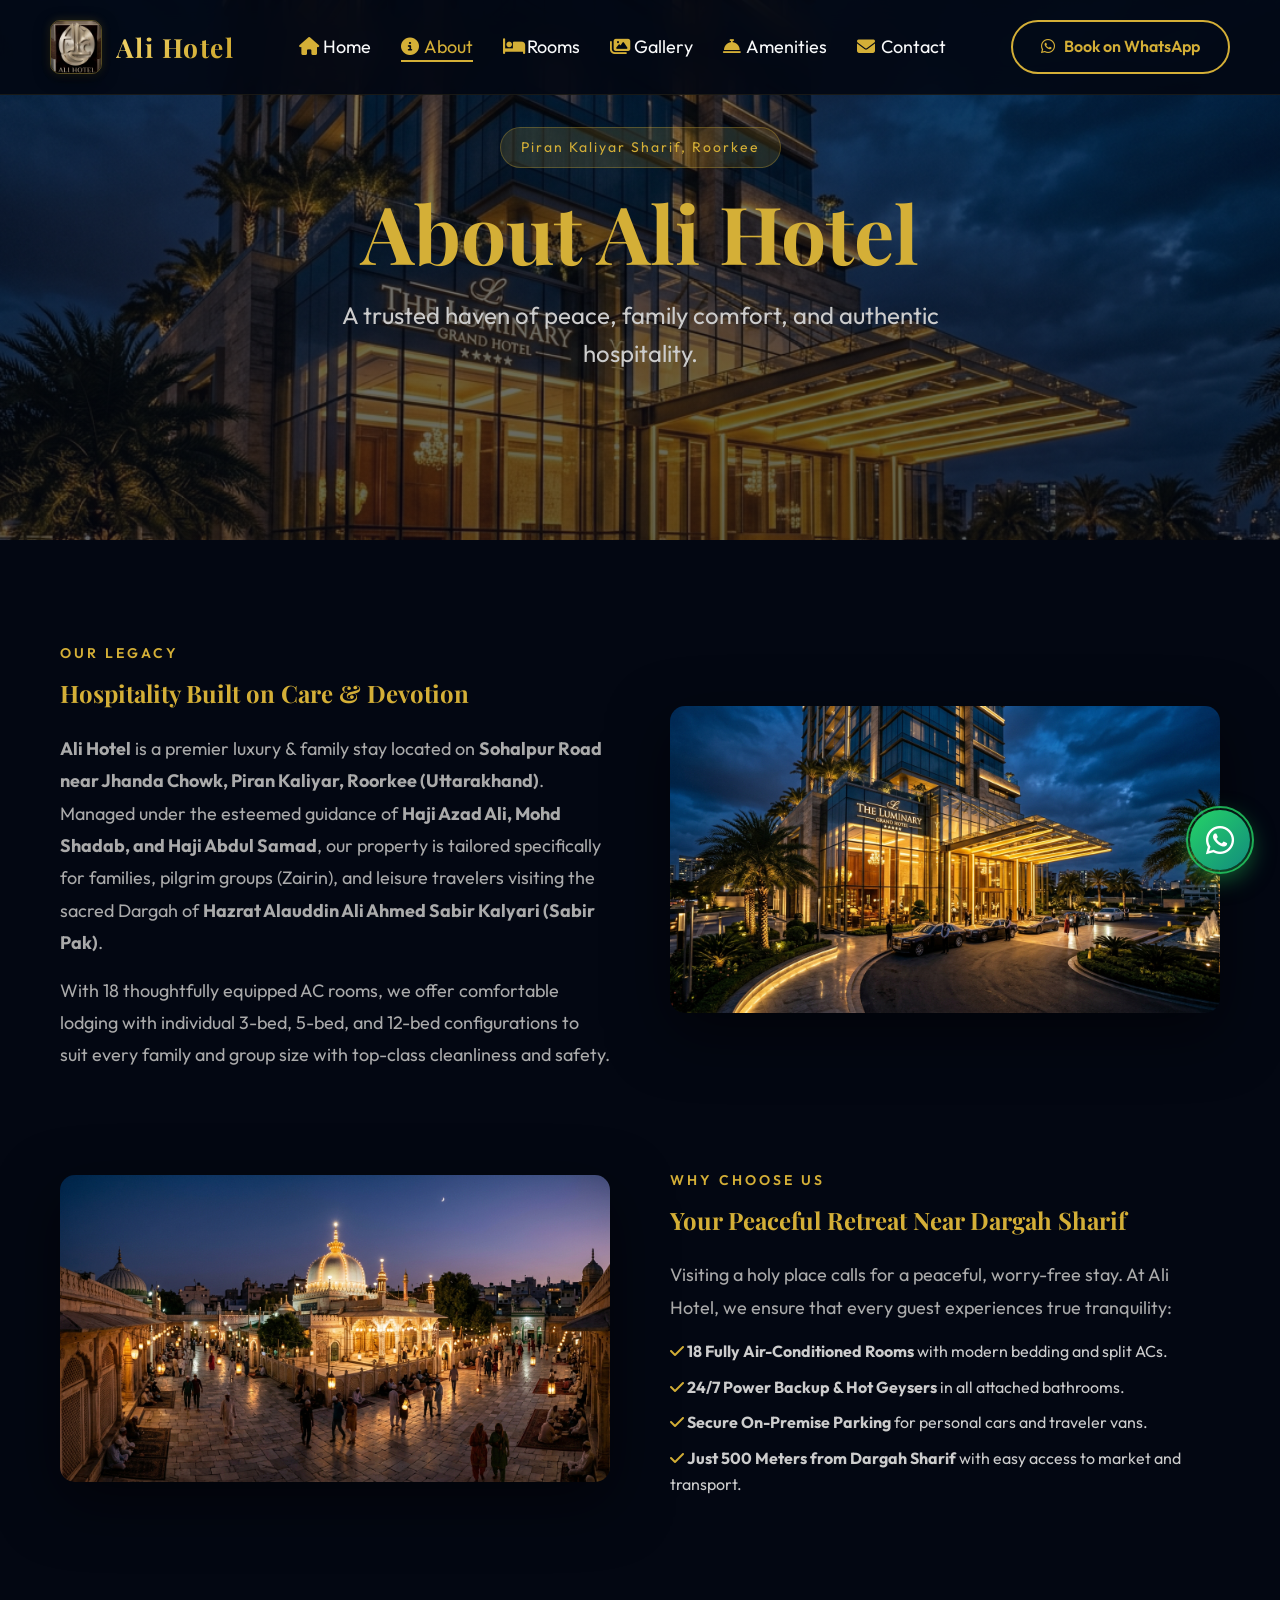
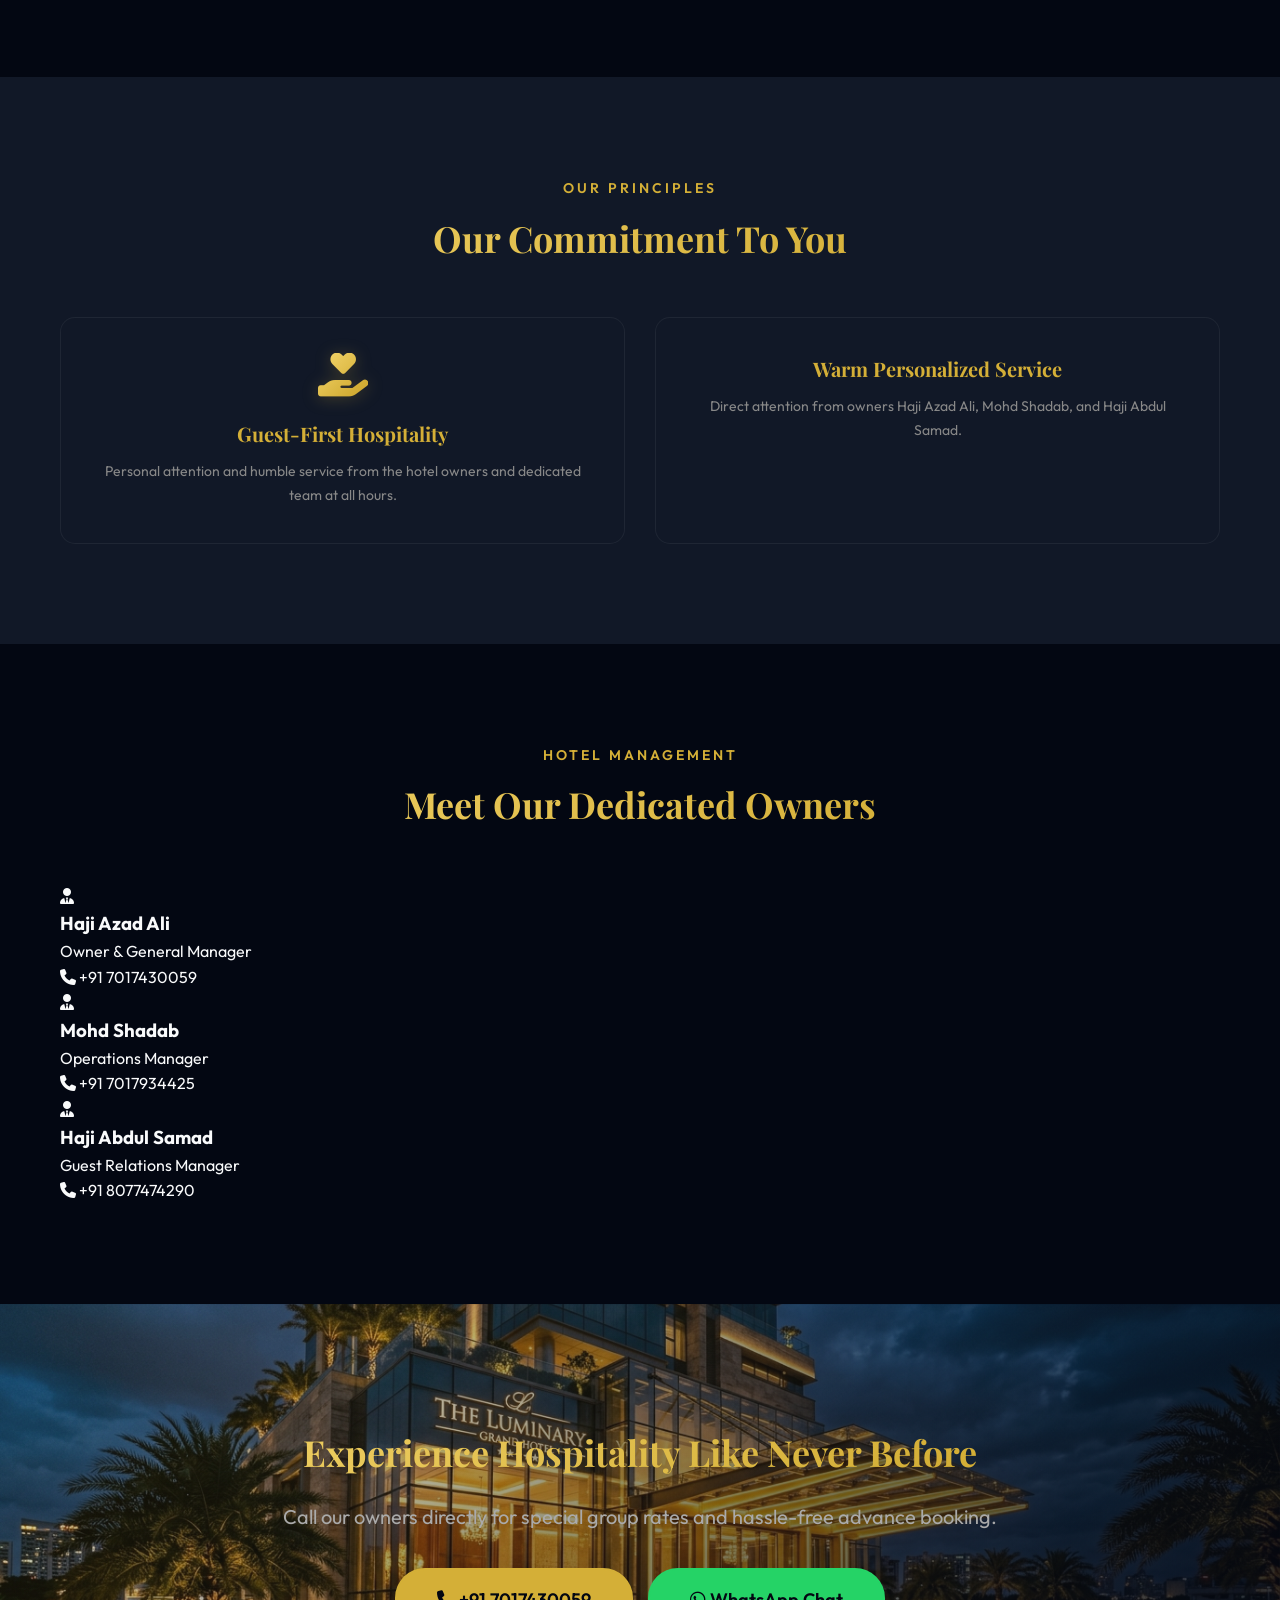
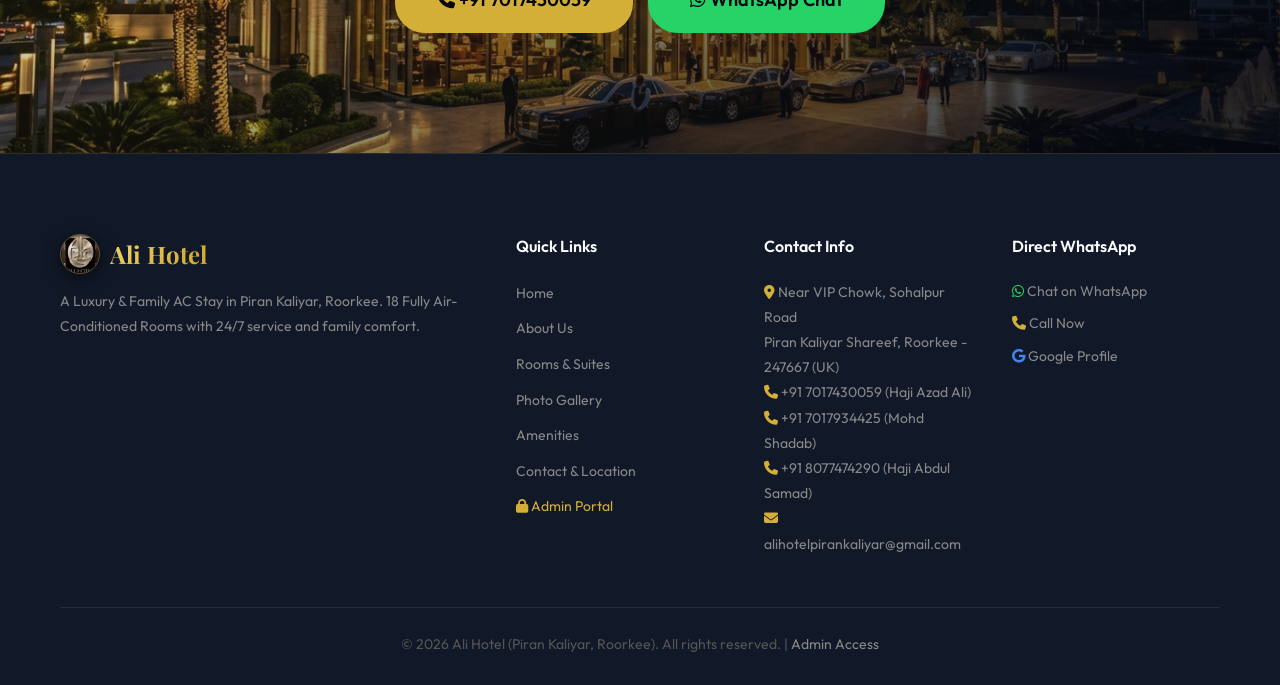
==== commit be37f63a: "Add dedicated Photo Gallery page, Super Admin CMS Panel, real room photos, and lead capture" ====
--- a/about.html
+++ b/about.html
@@ -20,12 +20,13 @@
                 <li><a href="index.html"><i class="fa-solid fa-house" style="color:#d4af37;width:20px;"></i> Home</a></li>
                 <li><a href="about.html" class="active"><i class="fa-solid fa-circle-info" style="color:#d4af37;width:20px;"></i> About</a></li>
                 <li><a href="rooms.html"><i class="fa-solid fa-bed" style="color:#d4af37;width:20px;"></i> Rooms</a></li>
+                <li><a href="gallery.html"><i class="fa-solid fa-images" style="color:#d4af37;width:20px;"></i> Gallery</a></li>
                 <li><a href="amenities.html"><i class="fa-solid fa-bell-concierge" style="color:#d4af37;width:20px;"></i> Amenities</a></li>
                 <li><a href="contact.html"><i class="fa-solid fa-envelope" style="color:#d4af37;width:20px;"></i> Contact</a></li>
-                <li class="mobile-only-btn" style="margin-top: 15px;"><a href="contact.html" class="btn btn-primary" style="justify-content: center; width: 100%; border-radius: 30px;"><i class="fa-solid fa-calendar-check"></i> Book Now</a></li>
+                <li class="mobile-only-btn" style="margin-top: 15px;"><a href="https://wa.me/917017430059" target="_blank" class="btn btn-primary" style="justify-content: center; width: 100%; border-radius: 30px;"><i class="fa-brands fa-whatsapp"></i> Chat on WhatsApp</a></li>
             </ul>
         </nav>
-        <a href="contact.html" class="btn">Book Now</a>
+        <a href="https://wa.me/917017430059" target="_blank" class="btn"><i class="fa-brands fa-whatsapp" style="margin-right: 6px;"></i> Book on WhatsApp</a>
         <div class="menu-toggle" id="mobile-menu">
             <span class="bar"></span>
             <span class="bar"></span>
@@ -88,45 +89,49 @@
                     <p>Personal attention and humble service from the hotel owners and dedicated team at all hours.</p>
                 </div>
                 <div class="value-card">
-                    <i class="fa-solid fa-sparkles golden-icon"></i>
-                    <h3>Spotless Hygiene</h3>
-                    <p>Clean linen, sanitized rooms, sparkling modern bathrooms with 24/7 water supply.</p>
-                </div>
-                <div class="value-card">
-                    <i class="fa-solid fa-shield-halved golden-icon"></i>
-                    <h3>Family Safety</h3>
-                    <p>A completely secure, peaceful family environment with 24/7 CCTV surveillance.</p>
-                </div>
-                <div class="value-card">
-                    <i class="fa-solid fa-tag golden-icon"></i>
-                    <h3>Transparent Pricing</h3>
-                    <p>Affordable, honest rates with zero hidden charges. Best direct booking discounts.</p>
+                    <h3>Warm Personalized Service</h3>
+                    <p>Direct attention from owners Haji Azad Ali, Mohd Shadab, and Haji Abdul Samad.</p>
                 </div>
             </div>
         </div>
     </section>
 
-    <!-- Management Team -->
-    <section class="stats-section" style="padding: 80px 0;">
-        <div class="container" style="text-align: center;">
+    <!-- Meet Owners -->
+    <section class="team-section">
+        <div class="container">
             <span class="section-tag center">Hotel Management</span>
-            <h2>Direct Owner Contacts</h2>
-            <div class="stats-grid" style="grid-template-columns: repeat(auto-fit, minmax(240px, 1fr));">
-                <div class="stat-item" style="background: rgba(255,255,255,0.02); border: 1px solid rgba(212,175,55,0.2); border-radius: 12px;">
-                    <i class="fa-solid fa-user-tie golden-icon" style="font-size: 2rem; margin-bottom: 10px;"></i>
-                    <h3 style="color:#fff; font-size: 1.2rem; margin-bottom: 5px;">Haji Azad Ali</h3>
-                    <p style="color:#d4af37; font-size: 1.1rem; font-weight: 600;"><i class="fa-solid fa-phone"></i> +91 7017430059</p>
+            <h2>Meet Our Dedicated Owners</h2>
+            <div class="team-grid">
+                <div class="team-card">
+                    <div class="team-avatar"><i class="fa-solid fa-user-tie"></i></div>
+                    <h3>Haji Azad Ali</h3>
+                    <p class="role">Owner & General Manager</p>
+                    <p class="phone"><i class="fa-solid fa-phone"></i> +91 7017430059</p>
                 </div>
-                <div class="stat-item" style="background: rgba(255,255,255,0.02); border: 1px solid rgba(212,175,55,0.2); border-radius: 12px;">
-                    <i class="fa-solid fa-user-tie golden-icon" style="font-size: 2rem; margin-bottom: 10px;"></i>
-                    <h3 style="color:#fff; font-size: 1.2rem; margin-bottom: 5px;">Mohd Shadab</h3>
-                    <p style="color:#d4af37; font-size: 1.1rem; font-weight: 600;"><i class="fa-solid fa-phone"></i> +91 7017934425</p>
+                <div class="team-card">
+                    <div class="team-avatar"><i class="fa-solid fa-user-tie"></i></div>
+                    <h3>Mohd Shadab</h3>
+                    <p class="role">Operations Manager</p>
+                    <p class="phone"><i class="fa-solid fa-phone"></i> +91 7017934425</p>
                 </div>
-                <div class="stat-item" style="background: rgba(255,255,255,0.02); border: 1px solid rgba(212,175,55,0.2); border-radius: 12px;">
-                    <i class="fa-solid fa-user-tie golden-icon" style="font-size: 2rem; margin-bottom: 10px;"></i>
-                    <h3 style="color:#fff; font-size: 1.2rem; margin-bottom: 5px;">Haji Abdul Samad</h3>
-                    <p style="color:#d4af37; font-size: 1.1rem; font-weight: 600;"><i class="fa-solid fa-phone"></i> +91 8077474290</p>
+                <div class="team-card">
+                    <div class="team-avatar"><i class="fa-solid fa-user-tie"></i></div>
+                    <h3>Haji Abdul Samad</h3>
+                    <p class="role">Guest Relations Manager</p>
+                    <p class="phone"><i class="fa-solid fa-phone"></i> +91 8077474290</p>
                 </div>
+            </div>
+        </div>
+    </section>
+
+    <!-- CTA -->
+    <section class="cta-section">
+        <div class="container">
+            <h2>Experience Hospitality Like Never Before</h2>
+            <p>Call our owners directly for special group rates and hassle-free advance booking.</p>
+            <div style="display: flex; gap: 15px; justify-content: center; flex-wrap: wrap;">
+                <a href="tel:+917017430059" class="btn btn-primary btn-large"><i class="fa-solid fa-phone"></i> +91 7017430059</a>
+                <a href="https://wa.me/917017430059" target="_blank" class="btn btn-primary btn-large" style="background:#25D366; border-color:#25D366;"><i class="fa-brands fa-whatsapp"></i> WhatsApp Chat</a>
             </div>
         </div>
     </section>
@@ -148,8 +153,10 @@
                         <li><a href="index.html">Home</a></li>
                         <li><a href="about.html">About Us</a></li>
                         <li><a href="rooms.html">Rooms & Suites</a></li>
+                        <li><a href="gallery.html">Photo Gallery</a></li>
                         <li><a href="amenities.html">Amenities</a></li>
                         <li><a href="contact.html">Contact & Location</a></li>
+                        <li><a href="admin.html" style="color: #d4af37;"><i class="fa-solid fa-lock"></i> Admin Portal</a></li>
                     </ul>
                 </div>
                 <div class="footer-col">
@@ -168,7 +175,7 @@
                 </div>
             </div>
             <div class="footer-bottom">
-                <p>&copy; 2026 Ali Hotel (Piran Kaliyar, Roorkee). All rights reserved.</p>
+                <p>&copy; 2026 Ali Hotel (Piran Kaliyar, Roorkee). All rights reserved. | <a href="admin.html" style="color: #888; text-decoration: none;">Admin Access</a></p>
             </div>
         </div>
     </footer>
--- a/style.css
+++ b/style.css
@@ -48,6 +48,45 @@
     --transition-fast: 150ms ease;
     --transition-normal: 300ms ease;
     --transition-slow: 500ms ease;
+}
+
+/* Top Announcement Bar */
+.top-announcement-bar {
+    background: linear-gradient(135deg, #451a03, #111827);
+    border-bottom: 1px solid rgba(212, 175, 55, 0.4);
+    color: #f5d76e;
+    padding: 8px 20px;
+    font-size: 0.88rem;
+    font-weight: 500;
+    display: flex;
+    align-items: center;
+    justify-content: center;
+    gap: 12px;
+    position: relative;
+    z-index: 1006;
+    text-align: center;
+    box-shadow: 0 2px 10px rgba(0, 0, 0, 0.5);
+}
+
+.top-announcement-bar .promo-badge {
+    background: rgba(212, 175, 55, 0.25);
+    border: 1px solid #d4af37;
+    color: #fff;
+    padding: 2px 8px;
+    border-radius: 4px;
+    font-size: 0.75rem;
+    font-weight: 700;
+    letter-spacing: 0.5px;
+}
+
+.top-announcement-bar .close-announcement {
+    position: absolute;
+    right: 15px;
+    background: none;
+    border: none;
+    color: #cbd5e1;
+    cursor: pointer;
+    font-size: 1.1rem;
 }
 
 * {
@@ -101,21 +140,25 @@
 .logo {
     display: flex;
     align-items: center;
-    gap: 12px;
+    gap: 14px;
     text-decoration: none;
 }
 
 .logo img {
-    height: 45px;
-    width: 45px;
+    height: 54px;
+    width: auto;
     object-fit: contain;
-    border-radius: 50%;
+    border-radius: 10px;
+    border: 1px solid rgba(212, 175, 55, 0.4);
+    box-shadow: 0 4px 15px rgba(0, 0, 0, 0.6), 0 0 10px rgba(212, 175, 55, 0.2);
     animation: logoGlow 3s ease-in-out infinite;
+    flex-shrink: 0;
+    display: block;
 }
 
 .logo-text {
     font-family: var(--font-heading);
-    font-size: 1.6rem;
+    font-size: 1.65rem;
     font-weight: 700;
     background: linear-gradient(135deg, #f5d76e, #d4af37, #c5941a, #d4af37, #f5d76e);
     background-size: 300% 300%;
@@ -123,12 +166,12 @@
     -webkit-text-fill-color: transparent;
     background-clip: text;
     animation: goldShimmer 4s ease-in-out infinite;
-    letter-spacing: 2px;
+    letter-spacing: 1.5px;
 }
 
 header.scrolled .logo img {
-    height: 38px;
-    width: 38px;
+    height: 44px;
+    width: auto;
 }
 
 nav .nav-links {
@@ -625,11 +668,28 @@
     margin-bottom: 50px;
 }
 
+.footer-logo-wrap {
+    display: flex;
+    align-items: center;
+    gap: 15px;
+    margin-bottom: 18px;
+}
+
+.footer-logo-wrap img {
+    height: 56px;
+    width: auto;
+    object-fit: contain;
+    border-radius: 10px;
+    border: 1px solid rgba(212, 175, 55, 0.4);
+    box-shadow: 0 4px 15px rgba(0, 0, 0, 0.6);
+    display: block;
+}
+
 .footer-logo {
     font-family: var(--font-heading);
     color: var(--color-primary-500);
     font-size: var(--font-size-2xl);
-    margin-bottom: 15px;
+    margin-bottom: 0;
 }
 
 .footer-col p {
@@ -1070,9 +1130,6 @@
     visibility: hidden;
     transition: opacity 0.8s cubic-bezier(0.4, 0, 0.2, 1), transform 0.8s ease;
     transform: scale(1.02);
-    display: flex;
-    align-items: center;
-    justify-content: center;
     background: #030712;
     overflow: hidden;
 }
@@ -1083,26 +1140,11 @@
     transform: scale(1);
 }
 
-.carousel-slide .slide-bg {
-    position: absolute;
-    top: -15%;
-    left: -15%;
-    width: 130%;
-    height: 130%;
+.carousel-slide img {
+    width: 100%;
+    height: 100%;
     object-fit: cover;
-    filter: blur(25px) brightness(0.4);
-    z-index: 1;
-    pointer-events: none;
-}
-
-.carousel-slide .slide-main-img {
-    position: relative;
-    max-height: 100%;
-    max-width: 100%;
-    object-fit: contain;
-    z-index: 2;
-    box-shadow: 0 0 35px rgba(0, 0, 0, 0.85);
-    border-radius: 8px;
+    display: block;
 }
 
 .carousel-caption {
@@ -1328,27 +1370,80 @@
     }
 }
 
-/* ========================================
-   GOOGLE MAPS EMBED
-   ======================================== */
 .map-embed-wrapper {
     margin-top: 30px;
     border-radius: 16px;
     overflow: hidden;
-    border: 1px solid rgba(212, 175, 55, 0.3);
-    box-shadow: 0 8px 30px rgba(0, 0, 0, 0.7);
-    height: 420px;
+    border: 2px solid rgba(212, 175, 55, 0.4);
+    box-shadow: 0 10px 35px rgba(0, 0, 0, 0.7), 0 0 20px rgba(212, 175, 55, 0.15);
+    height: 460px;
     width: 100%;
+    position: relative;
+    background: #e5e3df;
 }
 
 .map-embed-wrapper iframe {
     width: 100%;
     height: 100%;
     border: 0;
-    filter: invert(90%) hue-rotate(180deg) brightness(95%) contrast(90%);
+    display: block;
+}
+
+.map-overlay-card {
+    position: absolute;
+    top: 20px;
+    left: 20px;
+    background: rgba(17, 24, 39, 0.95);
+    border: 1px solid rgba(212, 175, 55, 0.5);
+    box-shadow: 0 10px 30px rgba(0, 0, 0, 0.8);
+    border-radius: 12px;
+    padding: 16px 20px;
+    text-align: left;
+    max-width: 320px;
+    z-index: 10;
+    backdrop-filter: blur(10px);
+}
+
+.map-overlay-badge {
+    color: #f5d76e;
+    font-weight: 700;
+    font-size: 1.2rem;
+    font-family: var(--font-heading);
+    display: flex;
+    align-items: center;
+    gap: 8px;
+    margin-bottom: 6px;
+}
+
+.map-overlay-addr {
+    color: #e2e8f0;
+    font-size: 0.85rem;
+    line-height: 1.4;
+    margin-bottom: 12px;
+}
+
+.map-overlay-btn {
+    display: inline-flex;
+    align-items: center;
+    gap: 6px;
+    background: #4285F4;
+    color: #fff;
+    padding: 7px 15px;
+    border-radius: 6px;
+    font-size: 0.85rem;
+    font-weight: 600;
+    text-decoration: none;
+    transition: background 0.2s ease;
+}
+
+.map-overlay-btn:hover {
+    background: #2b6cb0;
 }
 
 @media (max-width: 768px) {
+    .map-overlay-card {
+        display: none;
+    }
     .carousel-slides {
         height: 320px;
     }
@@ -1364,7 +1459,7 @@
         font-size: 1.15rem;
     }
     .map-embed-wrapper {
-        height: 300px;
+        height: 340px;
     }
 }
 
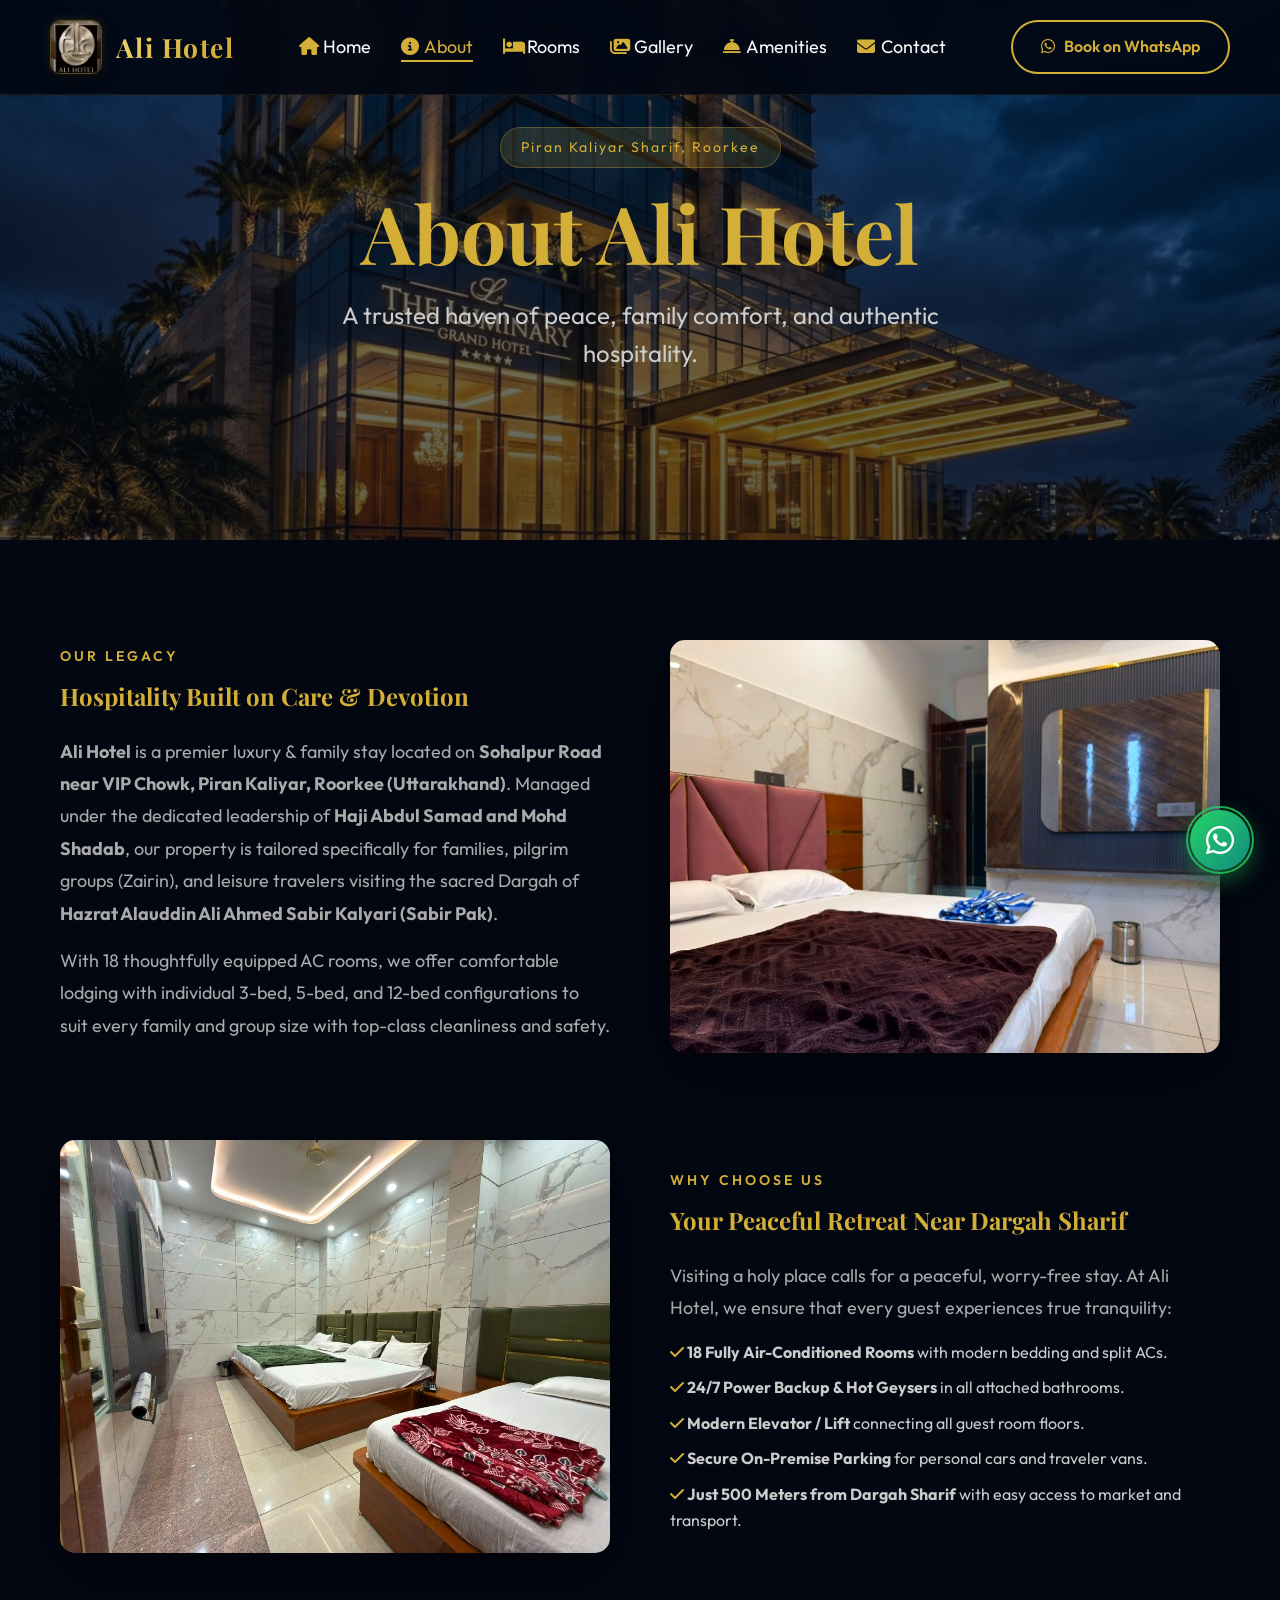
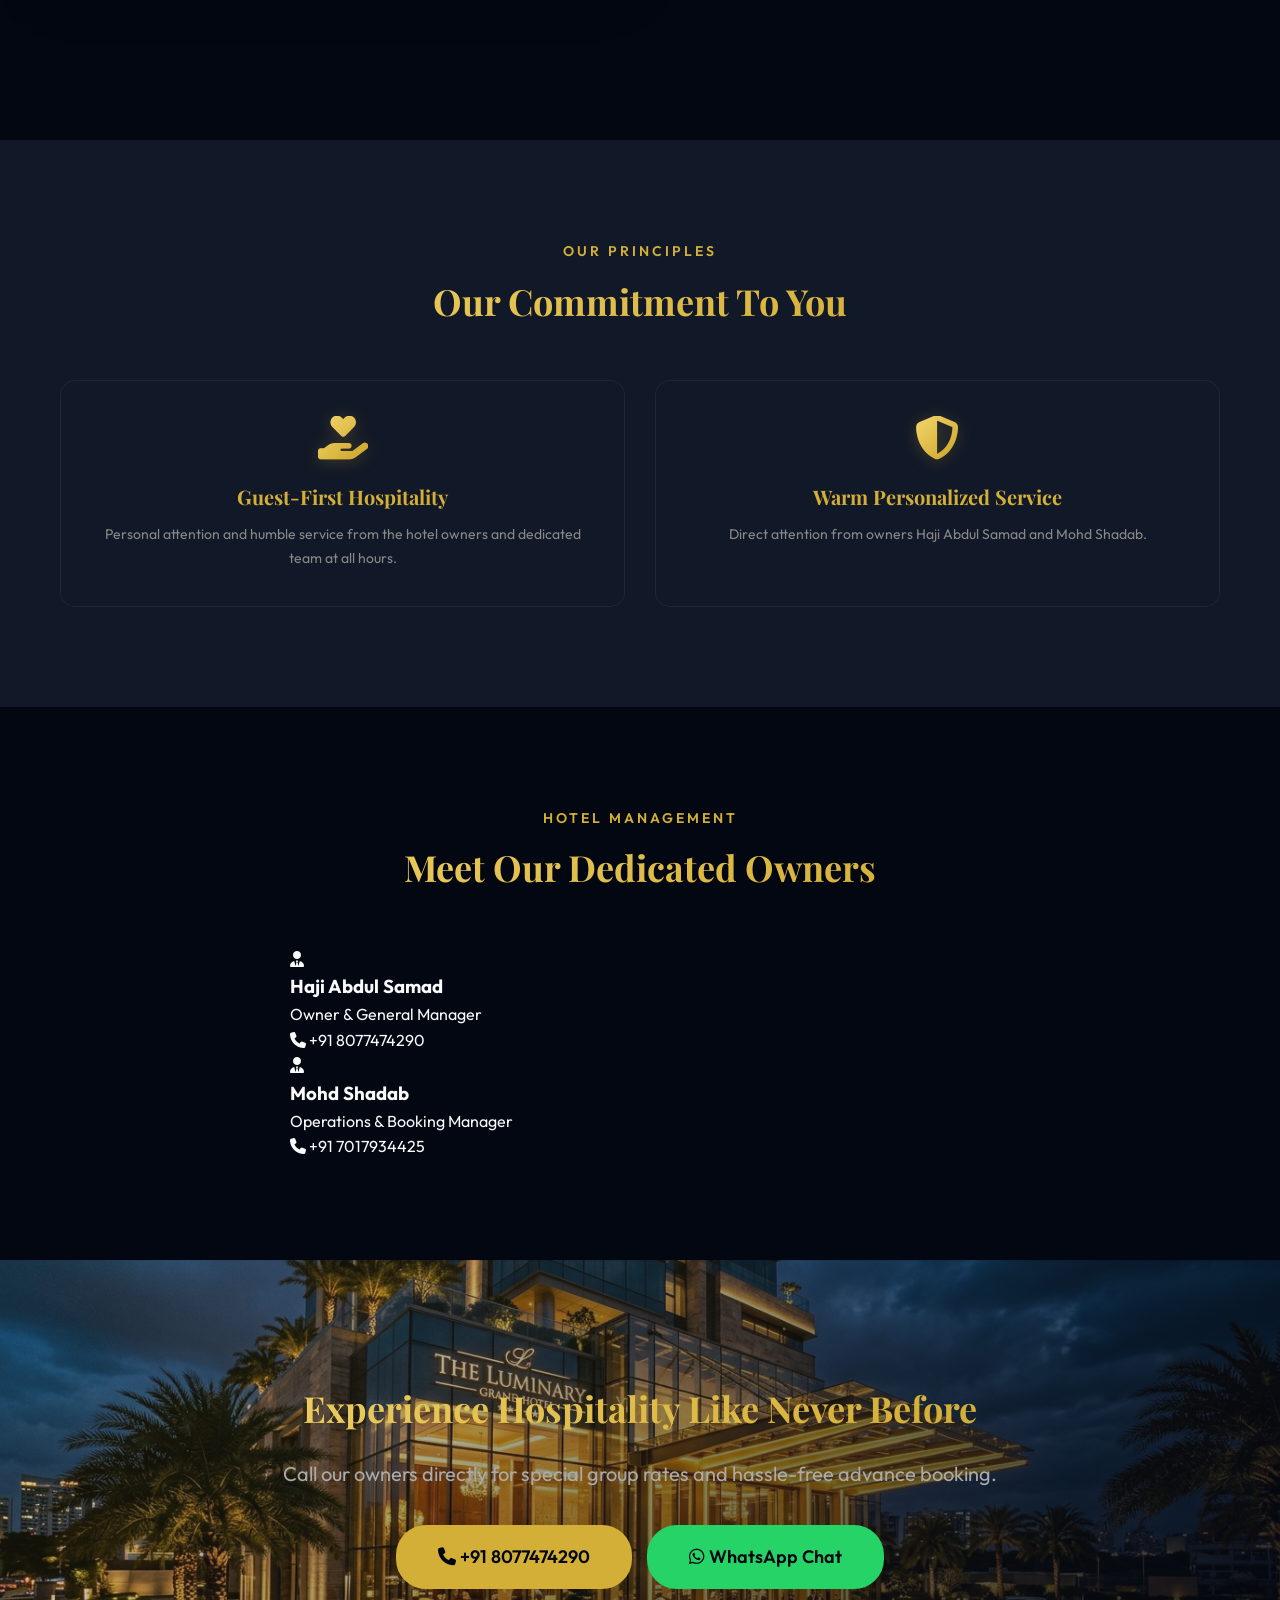
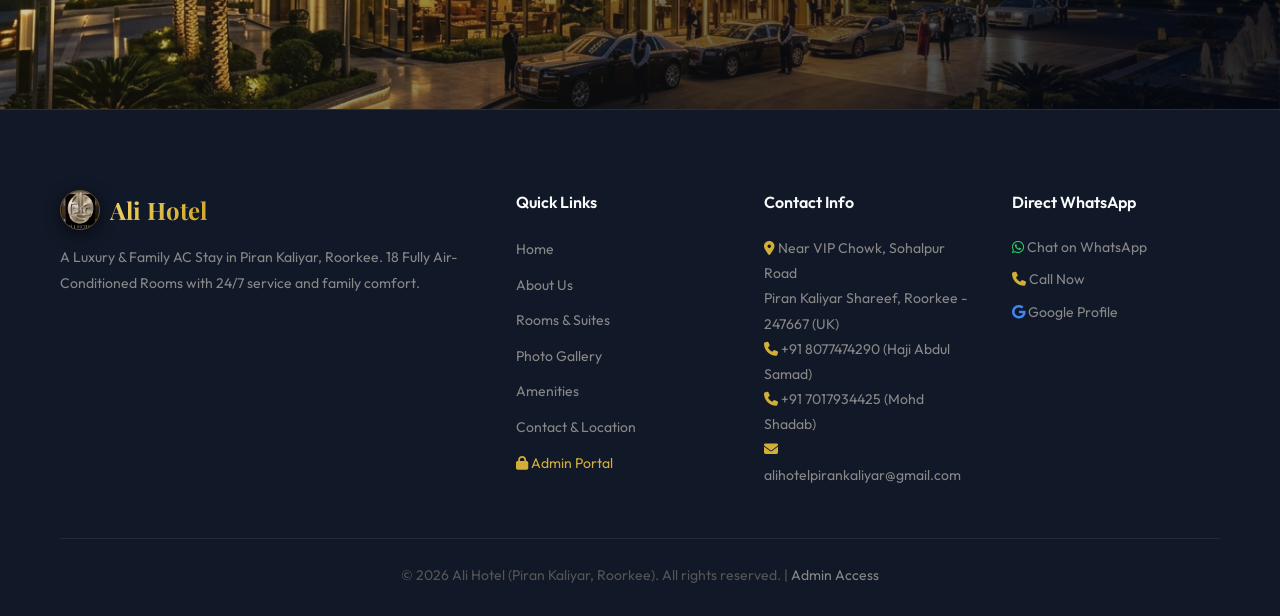
==== commit 90fa0244: "Update WhatsApp to 8077474290, remove Azad Ali, remove Dargah photos from gallery, add 5 new real ho" ====
--- a/about.html
+++ b/about.html
@@ -23,10 +23,10 @@
                 <li><a href="gallery.html"><i class="fa-solid fa-images" style="color:#d4af37;width:20px;"></i> Gallery</a></li>
                 <li><a href="amenities.html"><i class="fa-solid fa-bell-concierge" style="color:#d4af37;width:20px;"></i> Amenities</a></li>
                 <li><a href="contact.html"><i class="fa-solid fa-envelope" style="color:#d4af37;width:20px;"></i> Contact</a></li>
-                <li class="mobile-only-btn" style="margin-top: 15px;"><a href="https://wa.me/917017430059" target="_blank" class="btn btn-primary" style="justify-content: center; width: 100%; border-radius: 30px;"><i class="fa-brands fa-whatsapp"></i> Chat on WhatsApp</a></li>
+                <li class="mobile-only-btn" style="margin-top: 15px;"><a href="https://wa.me/918077474290" target="_blank" class="btn btn-primary" style="justify-content: center; width: 100%; border-radius: 30px;"><i class="fa-brands fa-whatsapp"></i> Chat on WhatsApp</a></li>
             </ul>
         </nav>
-        <a href="https://wa.me/917017430059" target="_blank" class="btn"><i class="fa-brands fa-whatsapp" style="margin-right: 6px;"></i> Book on WhatsApp</a>
+        <a href="https://wa.me/918077474290" target="_blank" class="btn"><i class="fa-brands fa-whatsapp" style="margin-right: 6px;"></i> Book on WhatsApp</a>
         <div class="menu-toggle" id="mobile-menu">
             <span class="bar"></span>
             <span class="bar"></span>
@@ -50,11 +50,11 @@
                 <div class="about-story-text">
                     <span class="section-tag">Our Legacy</span>
                     <h3>Hospitality Built on Care & Devotion</h3>
-                    <p><strong>Ali Hotel</strong> is a premier luxury & family stay located on <strong>Sohalpur Road near Jhanda Chowk, Piran Kaliyar, Roorkee (Uttarakhand)</strong>. Managed under the esteemed guidance of <strong>Haji Azad Ali, Mohd Shadab, and Haji Abdul Samad</strong>, our property is tailored specifically for families, pilgrim groups (Zairin), and leisure travelers visiting the sacred Dargah of <strong>Hazrat Alauddin Ali Ahmed Sabir Kalyari (Sabir Pak)</strong>.</p>
+                    <p><strong>Ali Hotel</strong> is a premier luxury & family stay located on <strong>Sohalpur Road near VIP Chowk, Piran Kaliyar, Roorkee (Uttarakhand)</strong>. Managed under the dedicated leadership of <strong>Haji Abdul Samad and Mohd Shadab</strong>, our property is tailored specifically for families, pilgrim groups (Zairin), and leisure travelers visiting the sacred Dargah of <strong>Hazrat Alauddin Ali Ahmed Sabir Kalyari (Sabir Pak)</strong>.</p>
                     <p>With 18 thoughtfully equipped AC rooms, we offer comfortable lodging with individual 3-bed, 5-bed, and 12-bed configurations to suit every family and group size with top-class cleanliness and safety.</p>
                 </div>
                 <div class="about-story-img">
-                    <img src="assets/images/hero.jpg" alt="Ali Hotel Entrance">
+                    <img src="assets/images/real_room_1.jpg" alt="Ali Hotel Interior Room">
                 </div>
             </div>
 
@@ -66,12 +66,13 @@
                     <ul style="list-style: none; margin-top: 15px; display: flex; flex-direction: column; gap: 10px; color: #ccc;">
                         <li><i class="fa-solid fa-check" style="color: #d4af37;"></i> <strong>18 Fully Air-Conditioned Rooms</strong> with modern bedding and split ACs.</li>
                         <li><i class="fa-solid fa-check" style="color: #d4af37;"></i> <strong>24/7 Power Backup & Hot Geysers</strong> in all attached bathrooms.</li>
+                        <li><i class="fa-solid fa-check" style="color: #d4af37;"></i> <strong>Modern Elevator / Lift</strong> connecting all guest room floors.</li>
                         <li><i class="fa-solid fa-check" style="color: #d4af37;"></i> <strong>Secure On-Premise Parking</strong> for personal cars and traveler vans.</li>
                         <li><i class="fa-solid fa-check" style="color: #d4af37;"></i> <strong>Just 500 Meters from Dargah Sharif</strong> with easy access to market and transport.</li>
                     </ul>
                 </div>
                 <div class="about-story-img">
-                    <img src="assets/images/piran_kaliyar.jpg" alt="Piran Kaliyar Holy Shrine">
+                    <img src="assets/images/real_family_suite_5bed.jpg" alt="Ali Hotel Family Room">
                 </div>
             </div>
         </div>
@@ -89,8 +90,9 @@
                     <p>Personal attention and humble service from the hotel owners and dedicated team at all hours.</p>
                 </div>
                 <div class="value-card">
+                    <i class="fa-solid fa-shield-halved golden-icon"></i>
                     <h3>Warm Personalized Service</h3>
-                    <p>Direct attention from owners Haji Azad Ali, Mohd Shadab, and Haji Abdul Samad.</p>
+                    <p>Direct attention from owners Haji Abdul Samad and Mohd Shadab.</p>
                 </div>
             </div>
         </div>
@@ -101,24 +103,18 @@
         <div class="container">
             <span class="section-tag center">Hotel Management</span>
             <h2>Meet Our Dedicated Owners</h2>
-            <div class="team-grid">
+            <div class="team-grid" style="grid-template-columns: repeat(auto-fit, minmax(280px, 1fr)); max-width: 700px; margin: 0 auto;">
                 <div class="team-card">
                     <div class="team-avatar"><i class="fa-solid fa-user-tie"></i></div>
-                    <h3>Haji Azad Ali</h3>
+                    <h3>Haji Abdul Samad</h3>
                     <p class="role">Owner & General Manager</p>
-                    <p class="phone"><i class="fa-solid fa-phone"></i> +91 7017430059</p>
+                    <p class="phone"><i class="fa-solid fa-phone"></i> +91 8077474290</p>
                 </div>
                 <div class="team-card">
                     <div class="team-avatar"><i class="fa-solid fa-user-tie"></i></div>
                     <h3>Mohd Shadab</h3>
-                    <p class="role">Operations Manager</p>
+                    <p class="role">Operations & Booking Manager</p>
                     <p class="phone"><i class="fa-solid fa-phone"></i> +91 7017934425</p>
-                </div>
-                <div class="team-card">
-                    <div class="team-avatar"><i class="fa-solid fa-user-tie"></i></div>
-                    <h3>Haji Abdul Samad</h3>
-                    <p class="role">Guest Relations Manager</p>
-                    <p class="phone"><i class="fa-solid fa-phone"></i> +91 8077474290</p>
                 </div>
             </div>
         </div>
@@ -130,8 +126,8 @@
             <h2>Experience Hospitality Like Never Before</h2>
             <p>Call our owners directly for special group rates and hassle-free advance booking.</p>
             <div style="display: flex; gap: 15px; justify-content: center; flex-wrap: wrap;">
-                <a href="tel:+917017430059" class="btn btn-primary btn-large"><i class="fa-solid fa-phone"></i> +91 7017430059</a>
-                <a href="https://wa.me/917017430059" target="_blank" class="btn btn-primary btn-large" style="background:#25D366; border-color:#25D366;"><i class="fa-brands fa-whatsapp"></i> WhatsApp Chat</a>
+                <a href="tel:+918077474290" class="btn btn-primary btn-large"><i class="fa-solid fa-phone"></i> +91 8077474290</a>
+                <a href="https://wa.me/918077474290" target="_blank" class="btn btn-primary btn-large" style="background:#25D366; border-color:#25D366;"><i class="fa-brands fa-whatsapp"></i> WhatsApp Chat</a>
             </div>
         </div>
     </section>
@@ -162,14 +158,14 @@
                 <div class="footer-col">
                     <h4>Contact Info</h4>
                     <p><i class="fa-solid fa-location-dot" style="color: #d4af37;"></i> Near VIP Chowk, Sohalpur Road<br>Piran Kaliyar Shareef, Roorkee - 247667 (UK)</p>
-                    <p><i class="fa-solid fa-phone" style="color: #d4af37;"></i> +91 7017430059 (Haji Azad Ali)<br><i class="fa-solid fa-phone" style="color: #d4af37;"></i> +91 7017934425 (Mohd Shadab)<br><i class="fa-solid fa-phone" style="color: #d4af37;"></i> +91 8077474290 (Haji Abdul Samad)</p>
+                    <p><i class="fa-solid fa-phone" style="color: #d4af37;"></i> +91 8077474290 (Haji Abdul Samad)<br><i class="fa-solid fa-phone" style="color: #d4af37;"></i> +91 7017934425 (Mohd Shadab)</p>
                     <p><i class="fa-solid fa-envelope" style="color: #d4af37;"></i> alihotelpirankaliyar@gmail.com</p>
                 </div>
                 <div class="footer-col">
                     <h4>Direct WhatsApp</h4>
                     <div class="social-links">
-                        <a href="https://wa.me/917017430059" target="_blank"><i class="fa-brands fa-whatsapp" style="color:#25D366;"></i> Chat on WhatsApp</a>
-                        <a href="tel:+917017430059"><i class="fa-solid fa-phone" style="color:#d4af37;"></i> Call Now</a>
+                        <a href="https://wa.me/918077474290" target="_blank"><i class="fa-brands fa-whatsapp" style="color:#25D366;"></i> Chat on WhatsApp</a>
+                        <a href="tel:+918077474290"><i class="fa-solid fa-phone" style="color:#d4af37;"></i> Call Now</a>
                         <a href="https://share.google/wbQLk41U9Xn9ircUh" target="_blank"><i class="fa-brands fa-google" style="color:#4285F4;"></i> Google Profile</a>
                     </div>
                 </div>
@@ -181,7 +177,7 @@
     </footer>
 
     <!-- Floating WhatsApp Quick Chat Button -->
-    <a href="https://wa.me/917017430059?text=Hello%20Ali%20Hotel,%20I%20want%20to%20inquire%20about%20room%20booking." target="_blank" class="floating-whatsapp" aria-label="Chat on WhatsApp">
+    <a href="https://wa.me/918077474290?text=Hello%20Ali%20Hotel,%20I%20want%20to%20inquire%20about%20room%20booking." target="_blank" class="floating-whatsapp" aria-label="Chat on WhatsApp">
         <i class="fa-brands fa-whatsapp"></i>
         <span class="floating-whatsapp-tooltip">Chat with us on WhatsApp</span>
     </a>
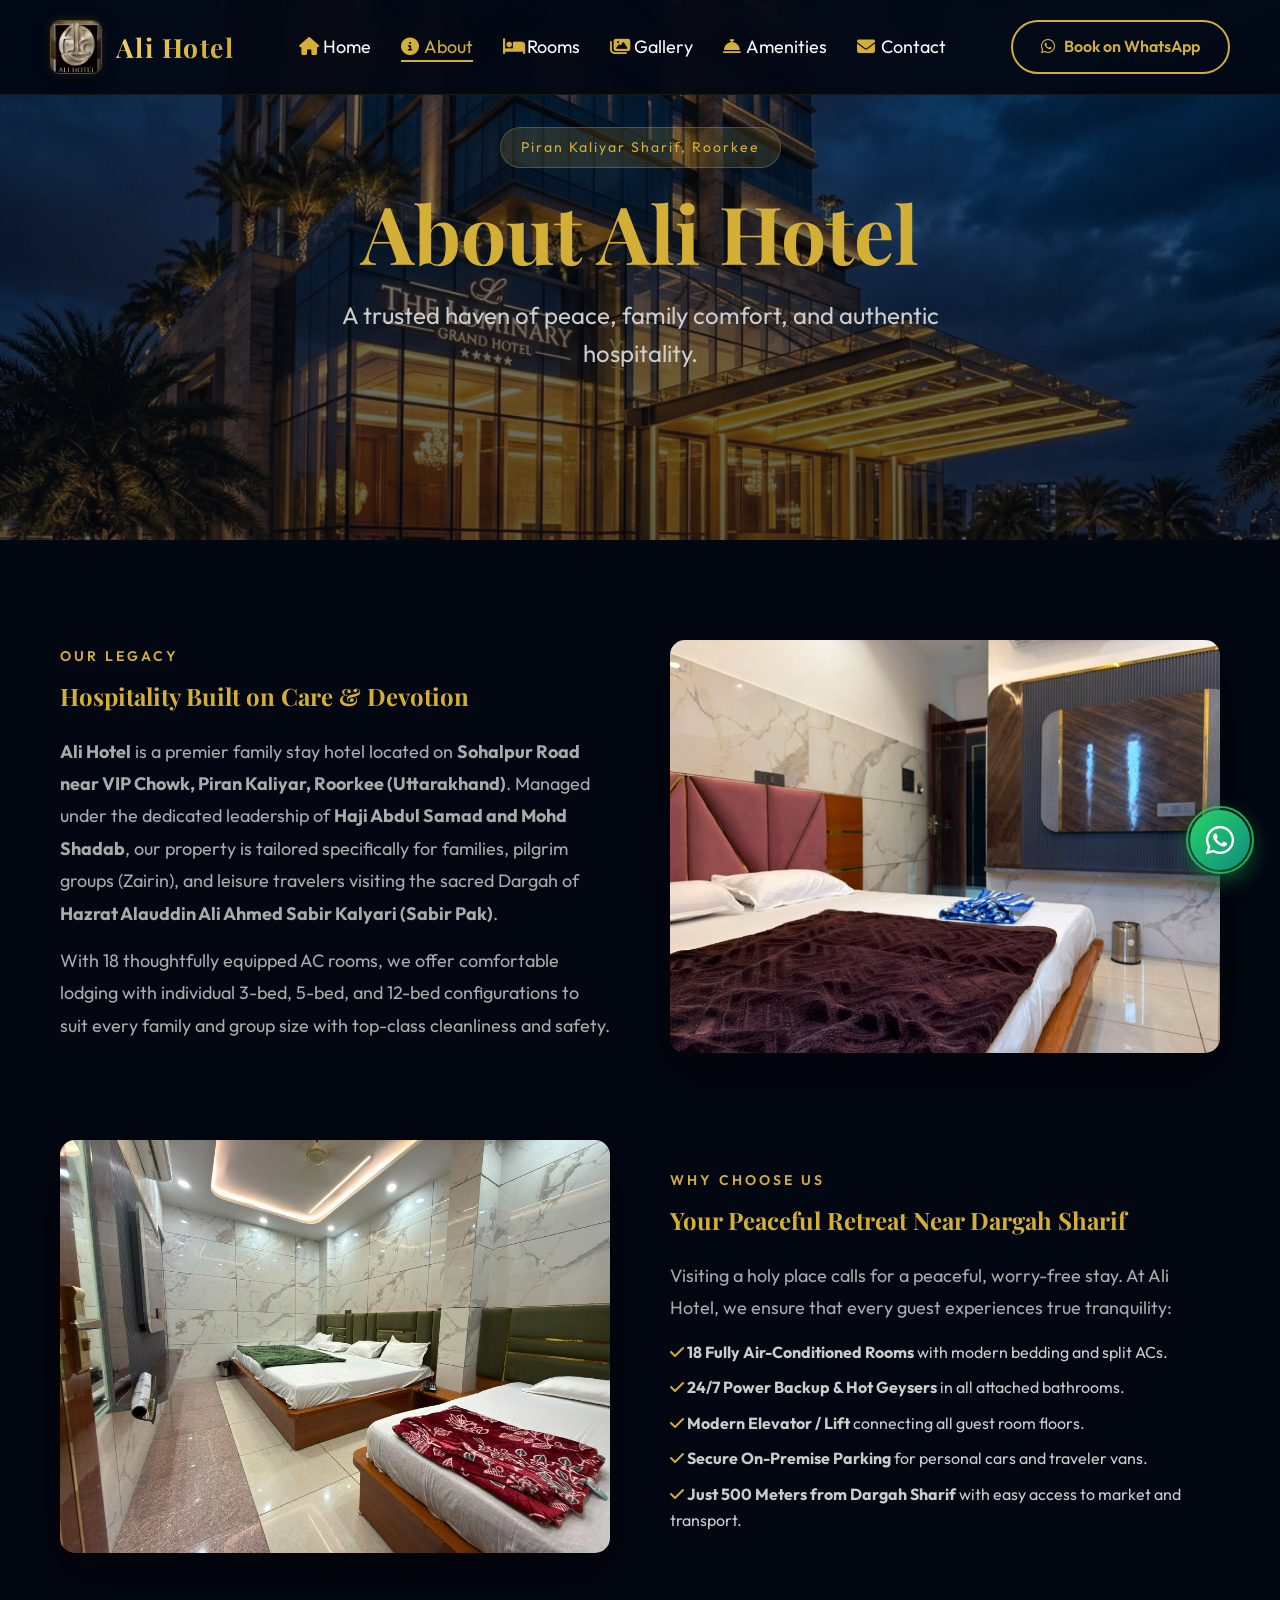
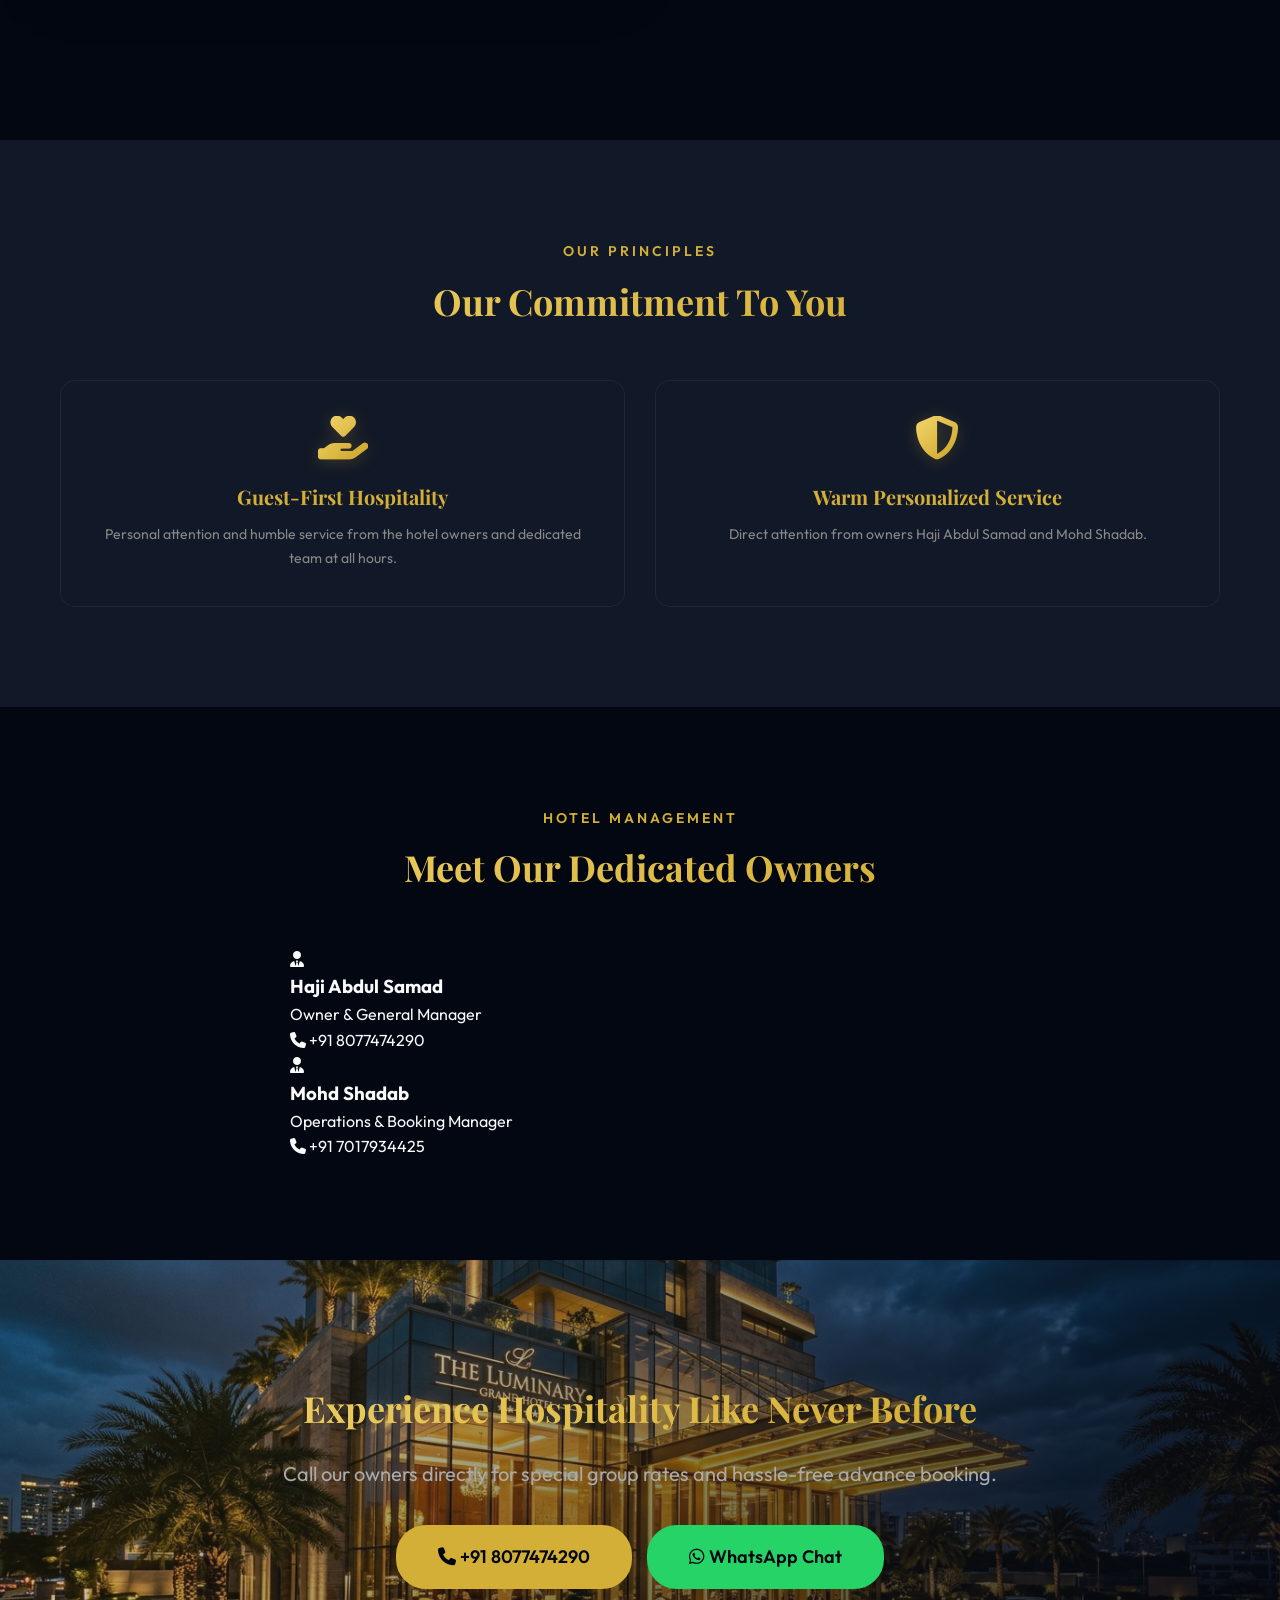
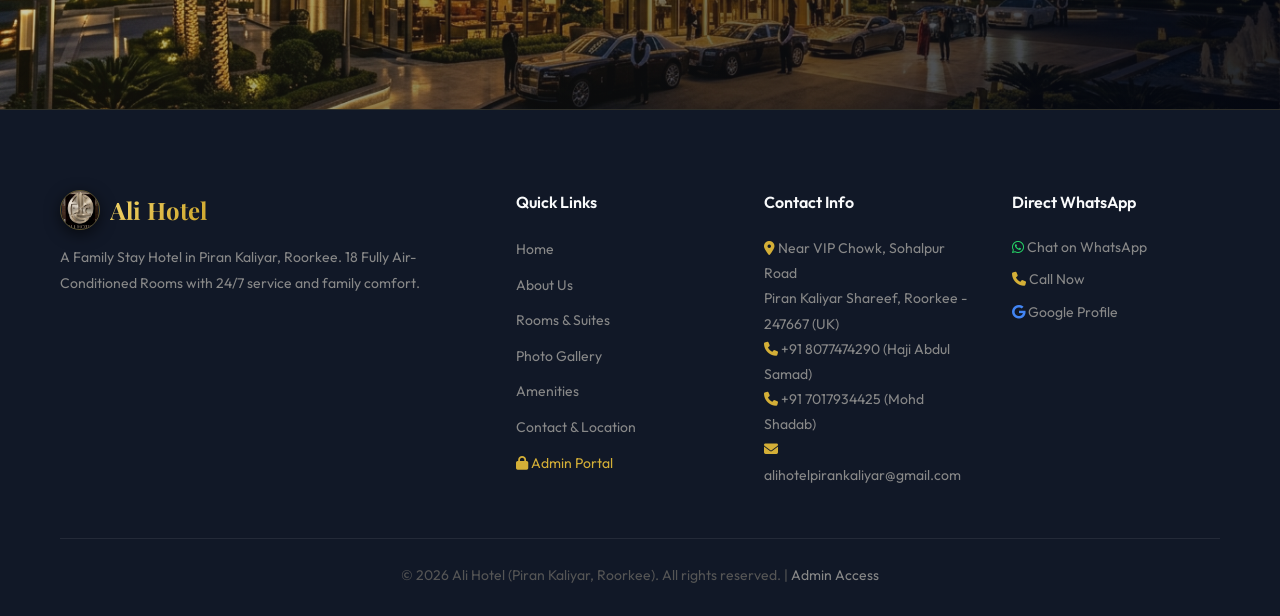
==== commit 287ae1a0: "Add rich in-page modals with mobile gallery file upload and update tagline to A Family Stay Hotel" ====
--- a/about.html
+++ b/about.html
@@ -50,7 +50,7 @@
                 <div class="about-story-text">
                     <span class="section-tag">Our Legacy</span>
                     <h3>Hospitality Built on Care & Devotion</h3>
-                    <p><strong>Ali Hotel</strong> is a premier luxury & family stay located on <strong>Sohalpur Road near VIP Chowk, Piran Kaliyar, Roorkee (Uttarakhand)</strong>. Managed under the dedicated leadership of <strong>Haji Abdul Samad and Mohd Shadab</strong>, our property is tailored specifically for families, pilgrim groups (Zairin), and leisure travelers visiting the sacred Dargah of <strong>Hazrat Alauddin Ali Ahmed Sabir Kalyari (Sabir Pak)</strong>.</p>
+                    <p><strong>Ali Hotel</strong> is a premier family stay hotel located on <strong>Sohalpur Road near VIP Chowk, Piran Kaliyar, Roorkee (Uttarakhand)</strong>. Managed under the dedicated leadership of <strong>Haji Abdul Samad and Mohd Shadab</strong>, our property is tailored specifically for families, pilgrim groups (Zairin), and leisure travelers visiting the sacred Dargah of <strong>Hazrat Alauddin Ali Ahmed Sabir Kalyari (Sabir Pak)</strong>.</p>
                     <p>With 18 thoughtfully equipped AC rooms, we offer comfortable lodging with individual 3-bed, 5-bed, and 12-bed configurations to suit every family and group size with top-class cleanliness and safety.</p>
                 </div>
                 <div class="about-story-img">
@@ -141,7 +141,7 @@
                         <img src="assets/images/logo.jpg" alt="Ali Hotel Logo">
                         <h3 class="footer-logo">Ali Hotel</h3>
                     </div>
-                    <p>A Luxury & Family AC Stay in Piran Kaliyar, Roorkee. 18 Fully Air-Conditioned Rooms with 24/7 service and family comfort.</p>
+                    <p>A Family Stay Hotel in Piran Kaliyar, Roorkee. 18 Fully Air-Conditioned Rooms with 24/7 service and family comfort.</p>
                 </div>
                 <div class="footer-col">
                     <h4>Quick Links</h4>
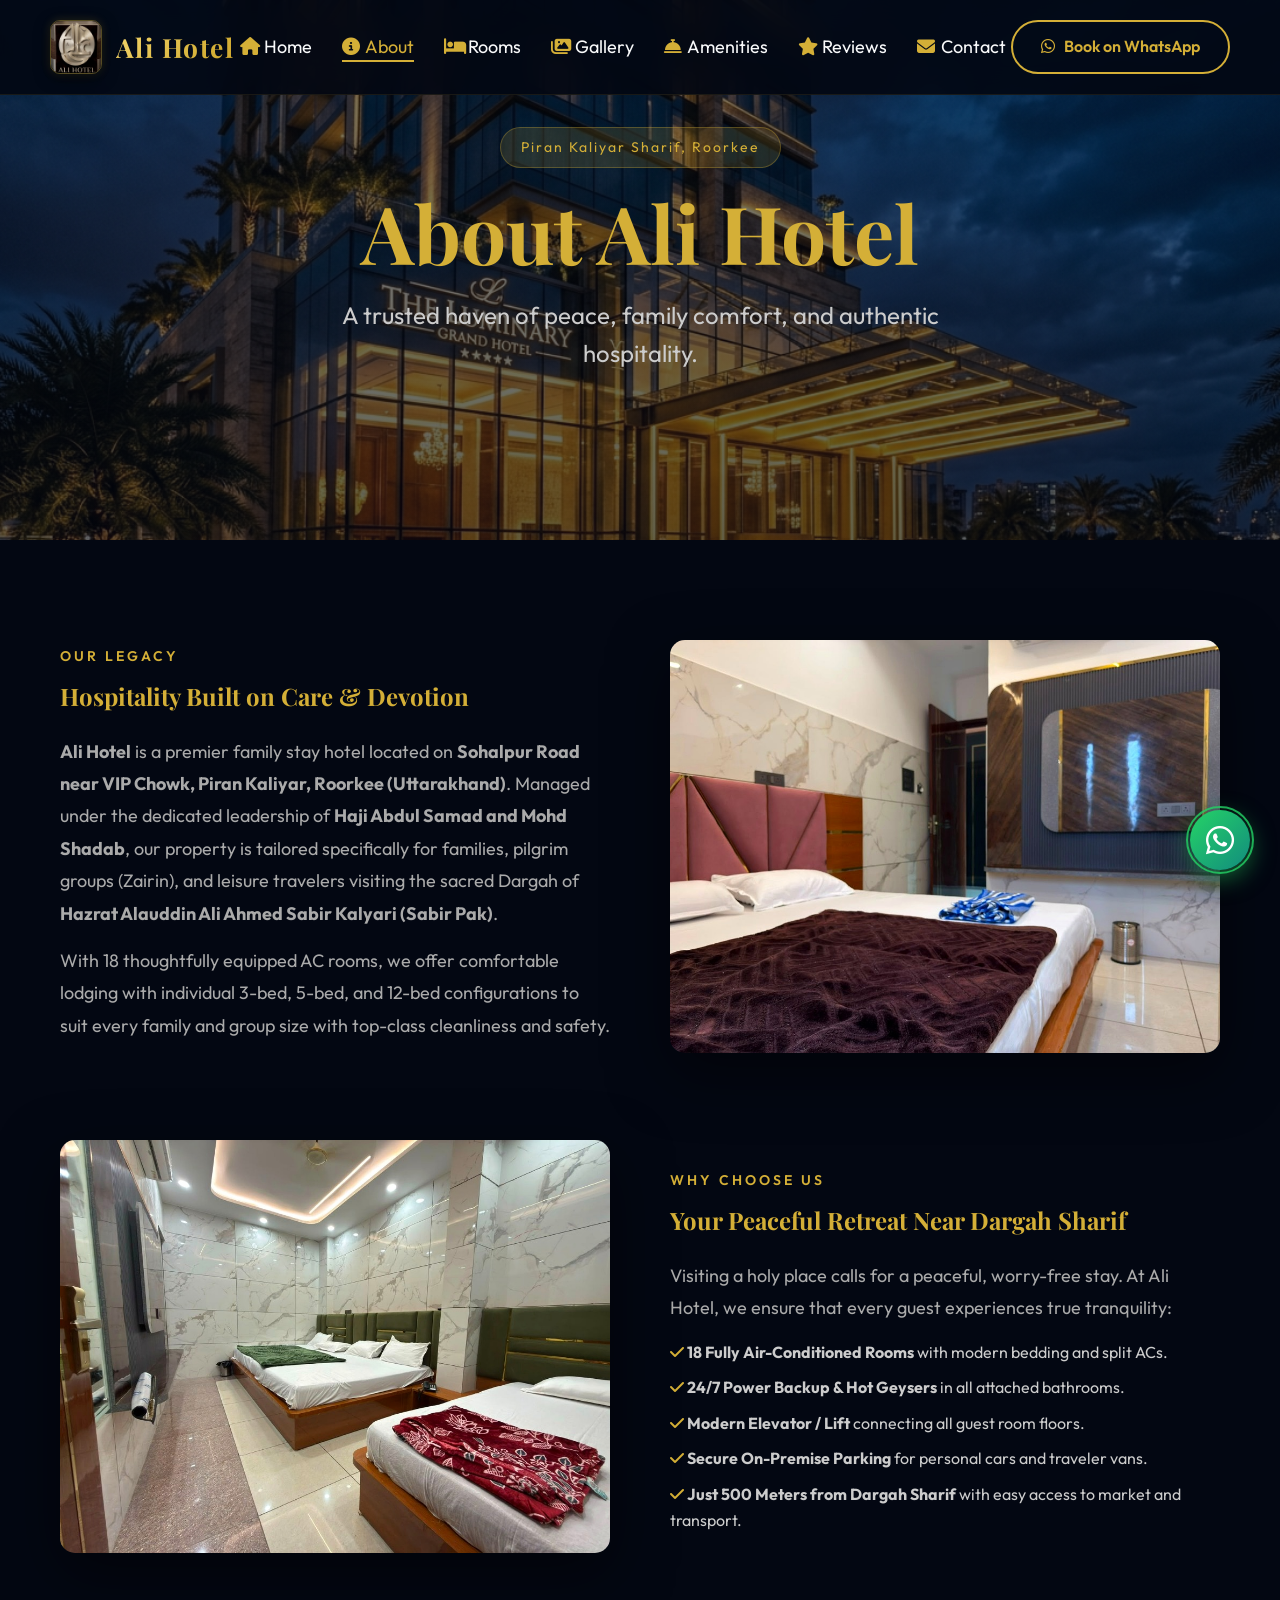
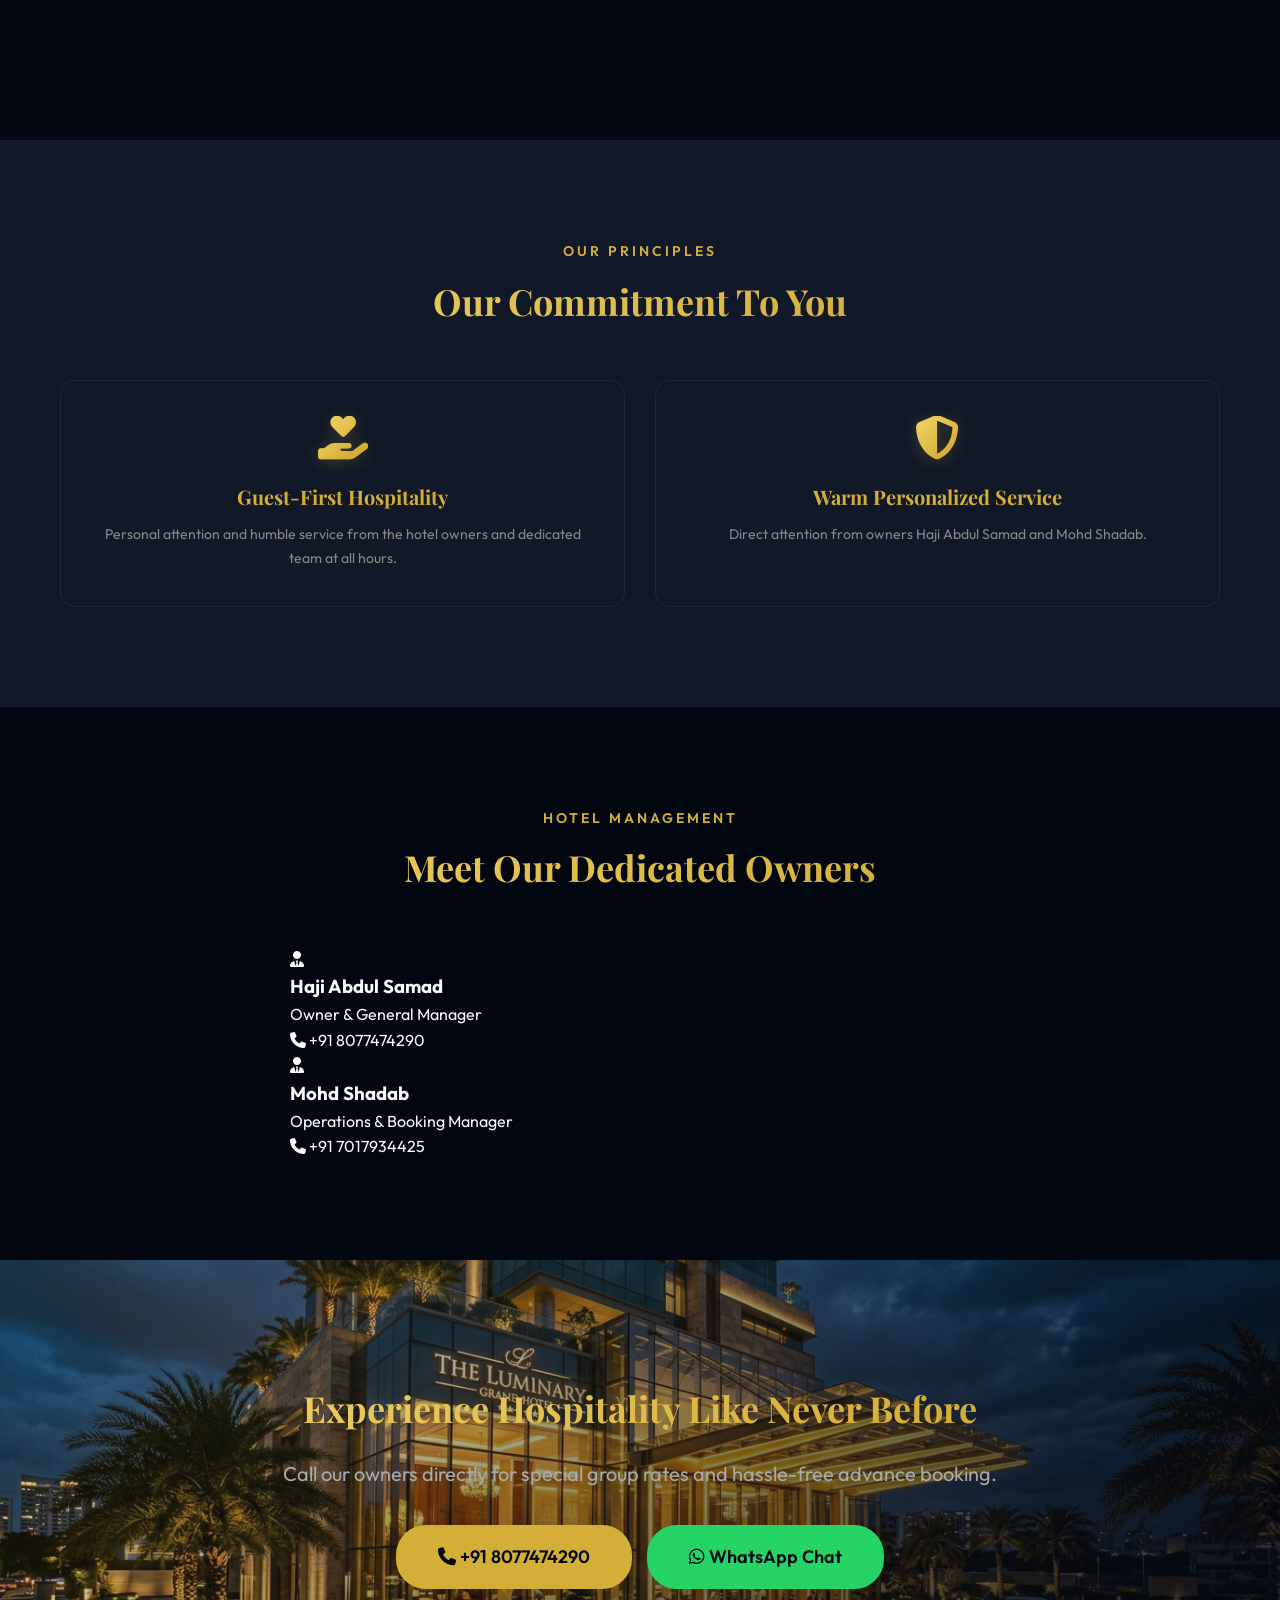
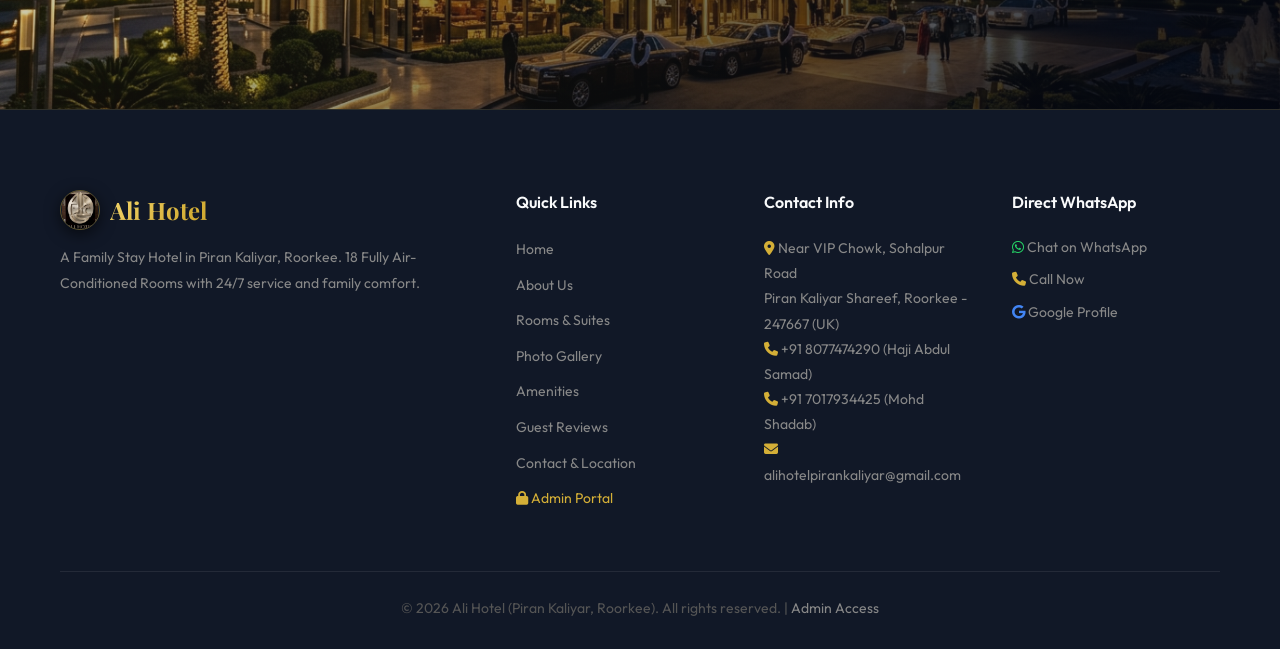
==== commit 02eccb25: "Add public Reviews page with write-review modal and admin delete management" ====
--- a/about.html
+++ b/about.html
@@ -22,6 +22,7 @@
                 <li><a href="rooms.html"><i class="fa-solid fa-bed" style="color:#d4af37;width:20px;"></i> Rooms</a></li>
                 <li><a href="gallery.html"><i class="fa-solid fa-images" style="color:#d4af37;width:20px;"></i> Gallery</a></li>
                 <li><a href="amenities.html"><i class="fa-solid fa-bell-concierge" style="color:#d4af37;width:20px;"></i> Amenities</a></li>
+                <li><a href="reviews.html"><i class="fa-solid fa-star" style="color:#d4af37;width:20px;"></i> Reviews</a></li>
                 <li><a href="contact.html"><i class="fa-solid fa-envelope" style="color:#d4af37;width:20px;"></i> Contact</a></li>
                 <li class="mobile-only-btn" style="margin-top: 15px;"><a href="https://wa.me/918077474290" target="_blank" class="btn btn-primary" style="justify-content: center; width: 100%; border-radius: 30px;"><i class="fa-brands fa-whatsapp"></i> Chat on WhatsApp</a></li>
             </ul>
@@ -151,6 +152,7 @@
                         <li><a href="rooms.html">Rooms & Suites</a></li>
                         <li><a href="gallery.html">Photo Gallery</a></li>
                         <li><a href="amenities.html">Amenities</a></li>
+                        <li><a href="reviews.html">Guest Reviews</a></li>
                         <li><a href="contact.html">Contact & Location</a></li>
                         <li><a href="admin.html" style="color: #d4af37;"><i class="fa-solid fa-lock"></i> Admin Portal</a></li>
                     </ul>
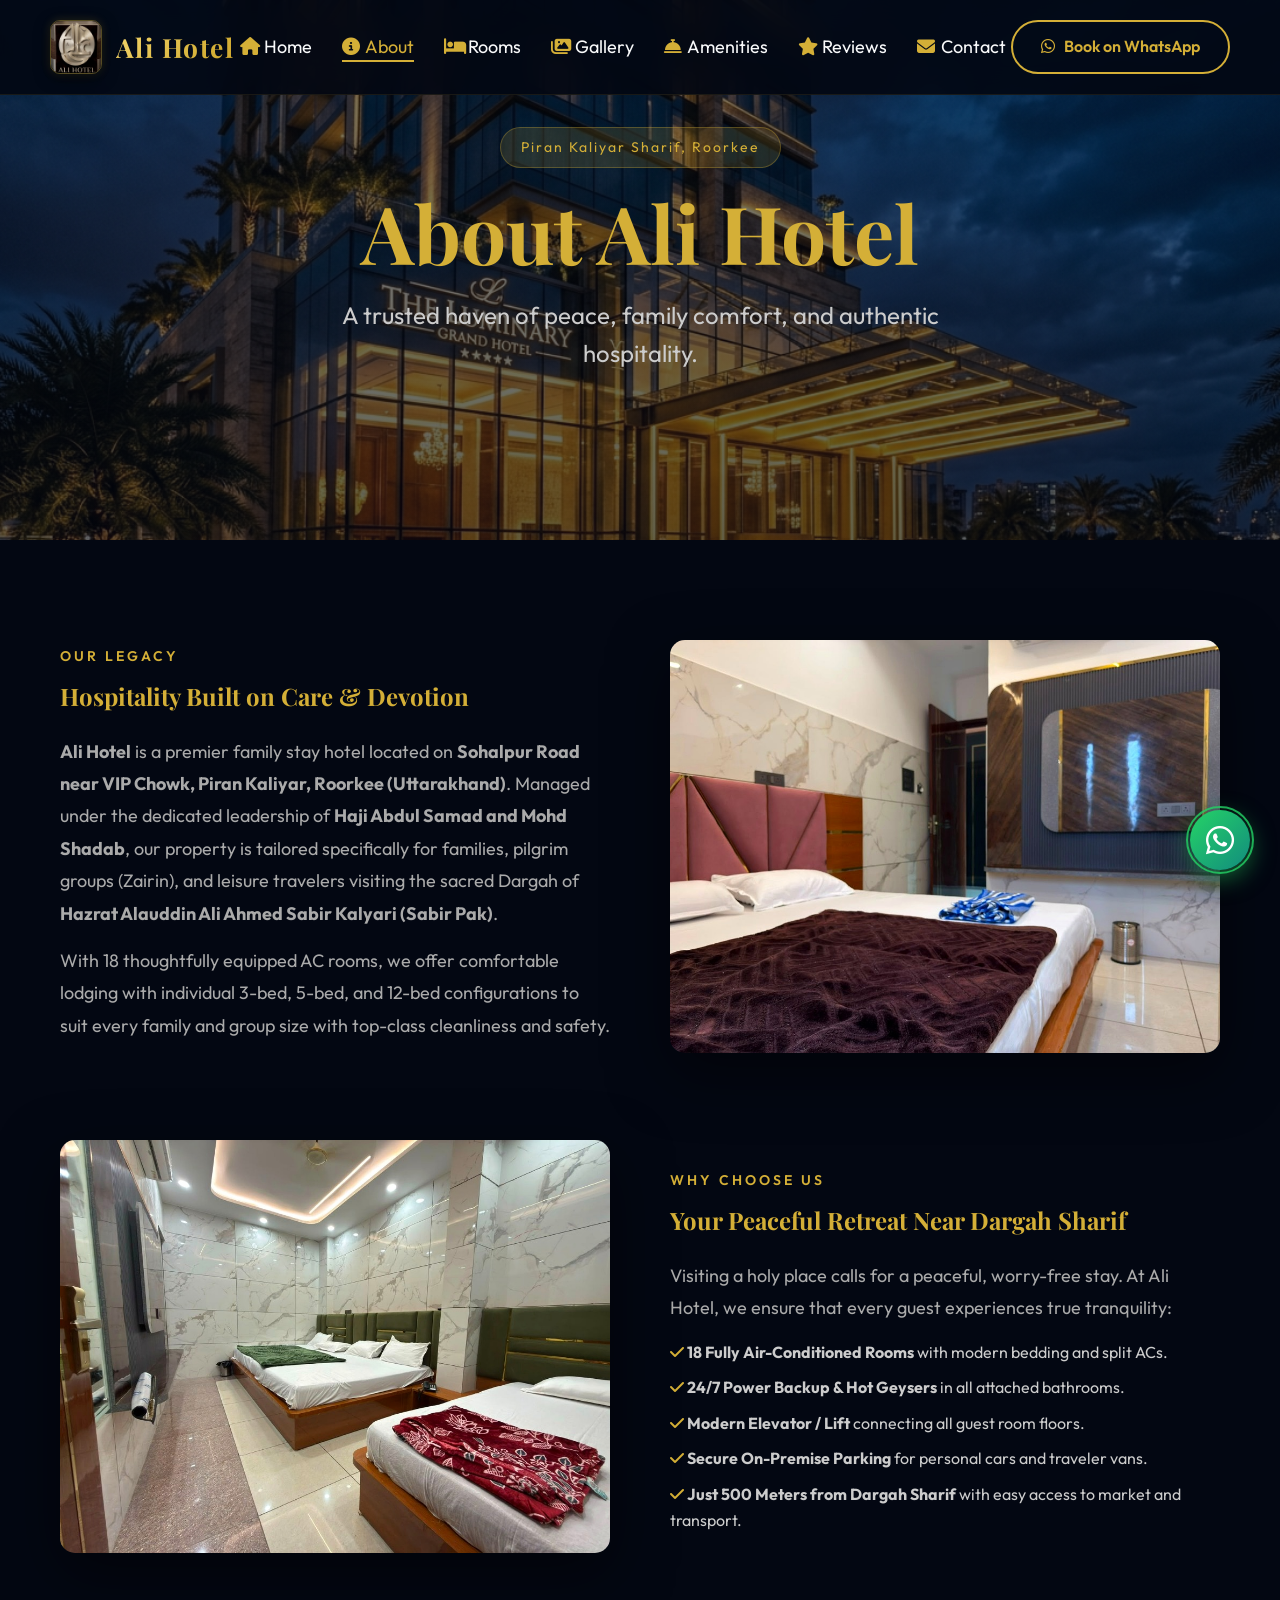
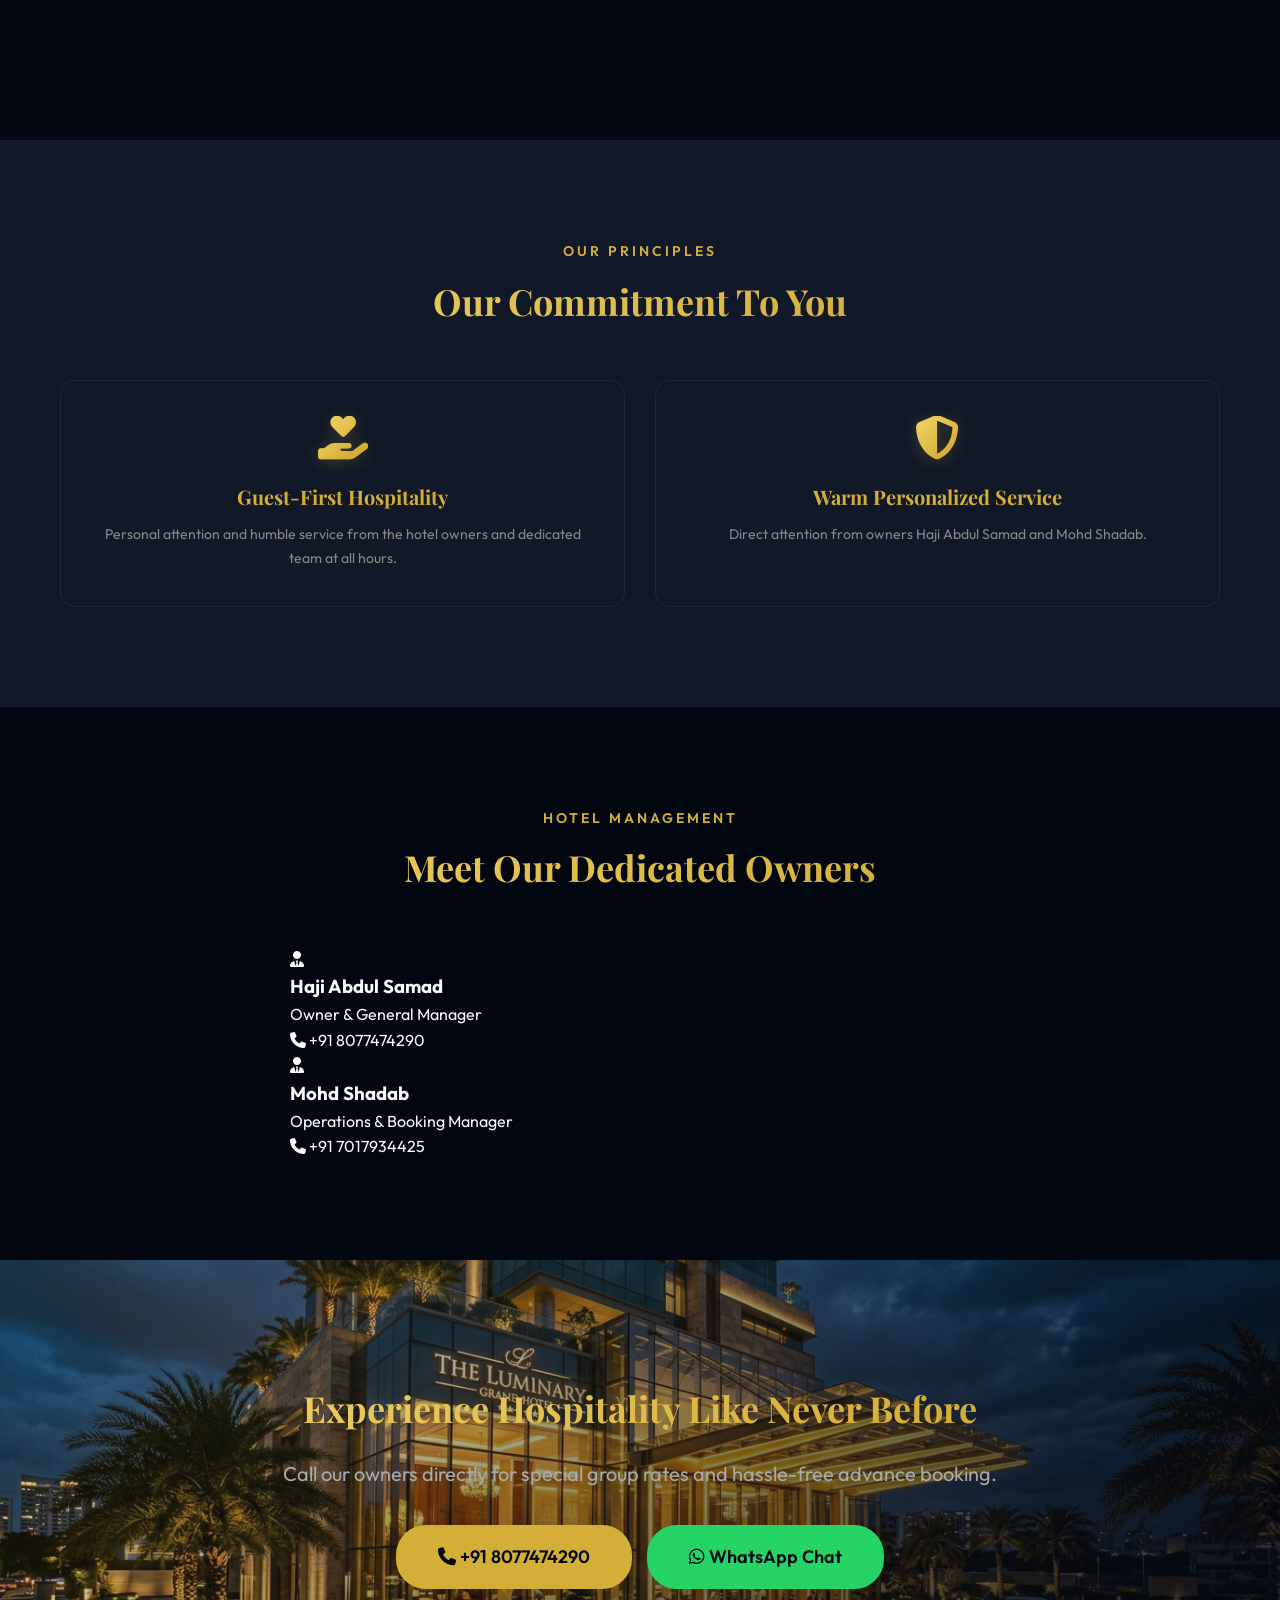
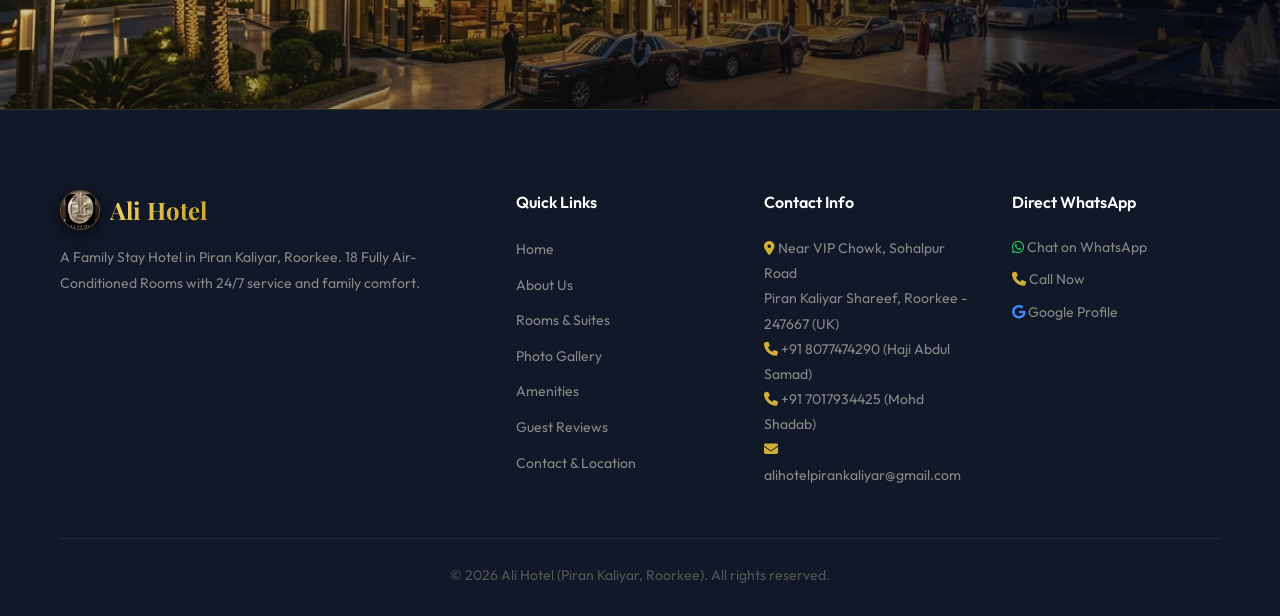
==== commit 7b3dc89f: "Fix admin panel JS initialization, remove public admin links, and fix gallery image loading with ful" ====
--- a/about.html
+++ b/about.html
@@ -154,7 +154,6 @@
                         <li><a href="amenities.html">Amenities</a></li>
                         <li><a href="reviews.html">Guest Reviews</a></li>
                         <li><a href="contact.html">Contact & Location</a></li>
-                        <li><a href="admin.html" style="color: #d4af37;"><i class="fa-solid fa-lock"></i> Admin Portal</a></li>
                     </ul>
                 </div>
                 <div class="footer-col">
@@ -173,7 +172,7 @@
                 </div>
             </div>
             <div class="footer-bottom">
-                <p>&copy; 2026 Ali Hotel (Piran Kaliyar, Roorkee). All rights reserved. | <a href="admin.html" style="color: #888; text-decoration: none;">Admin Access</a></p>
+                <p>&copy; 2026 Ali Hotel (Piran Kaliyar, Roorkee). All rights reserved.</p>
             </div>
         </div>
     </footer>
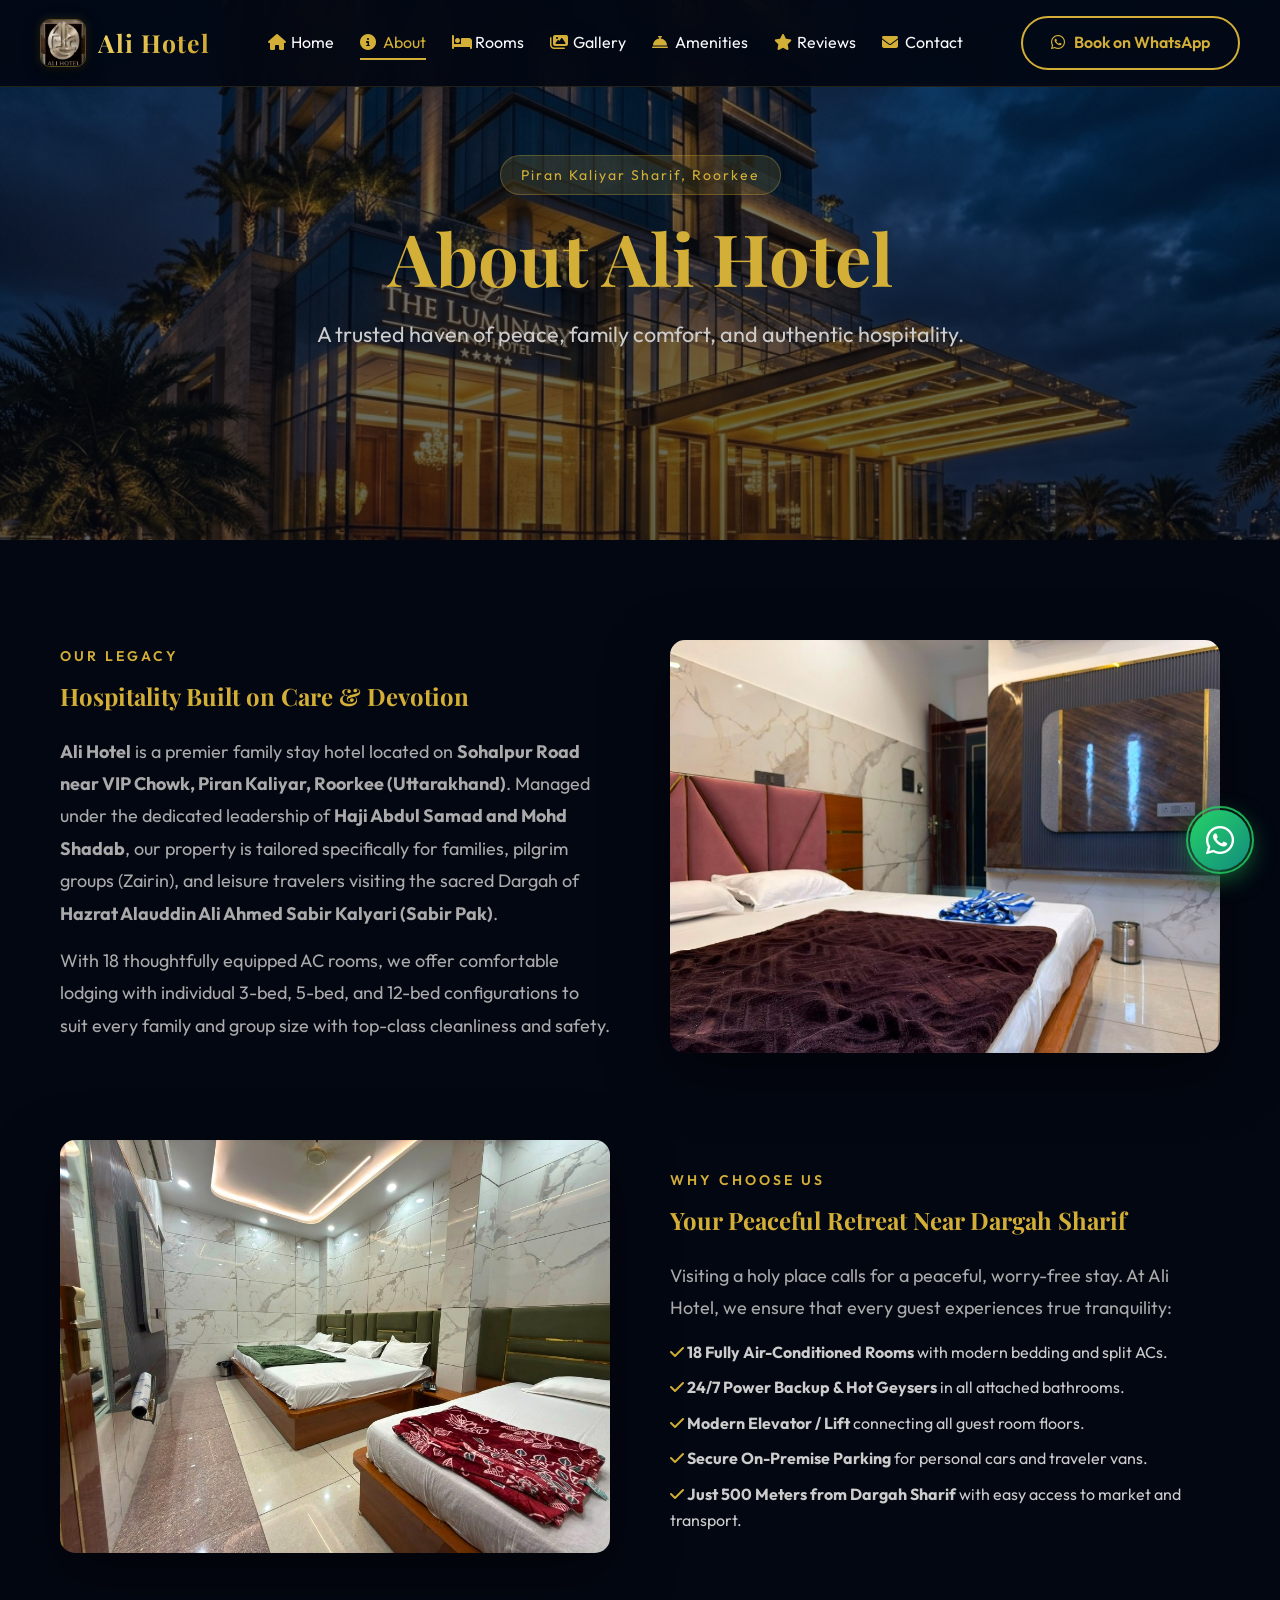
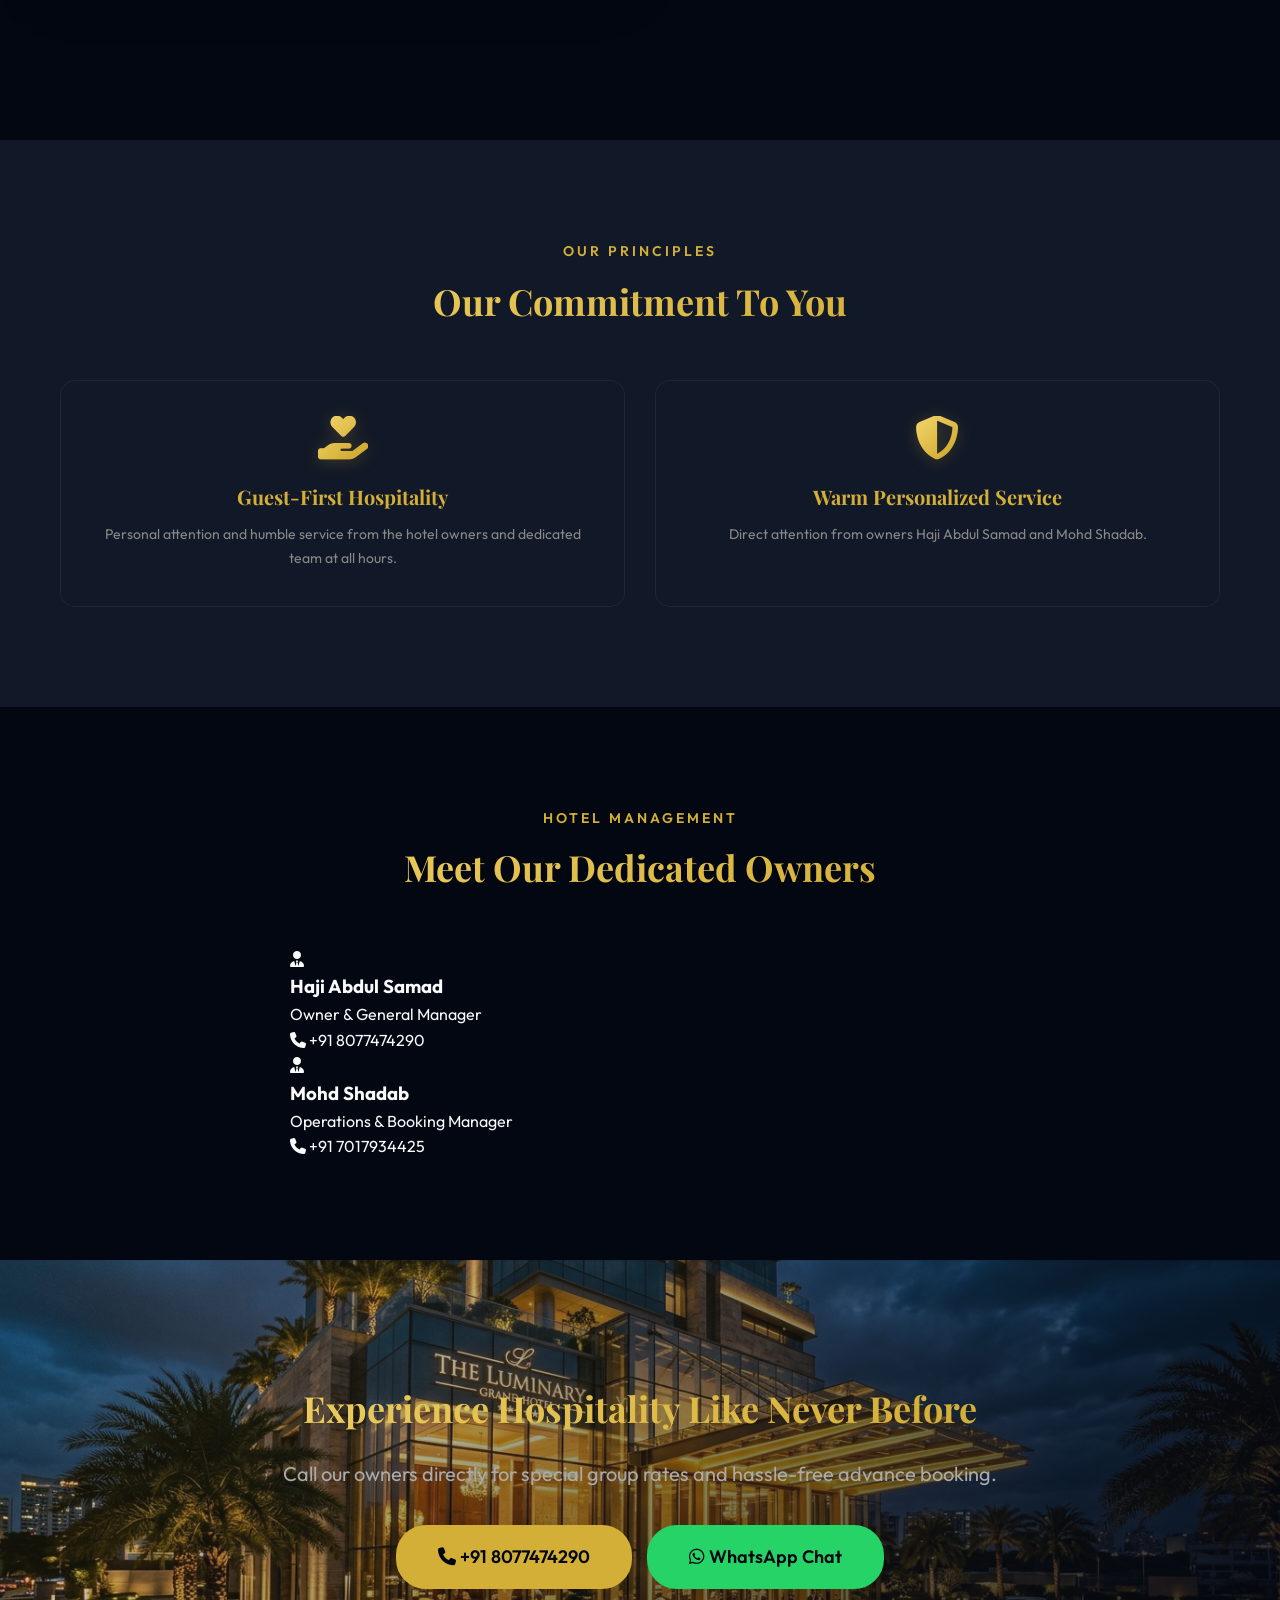
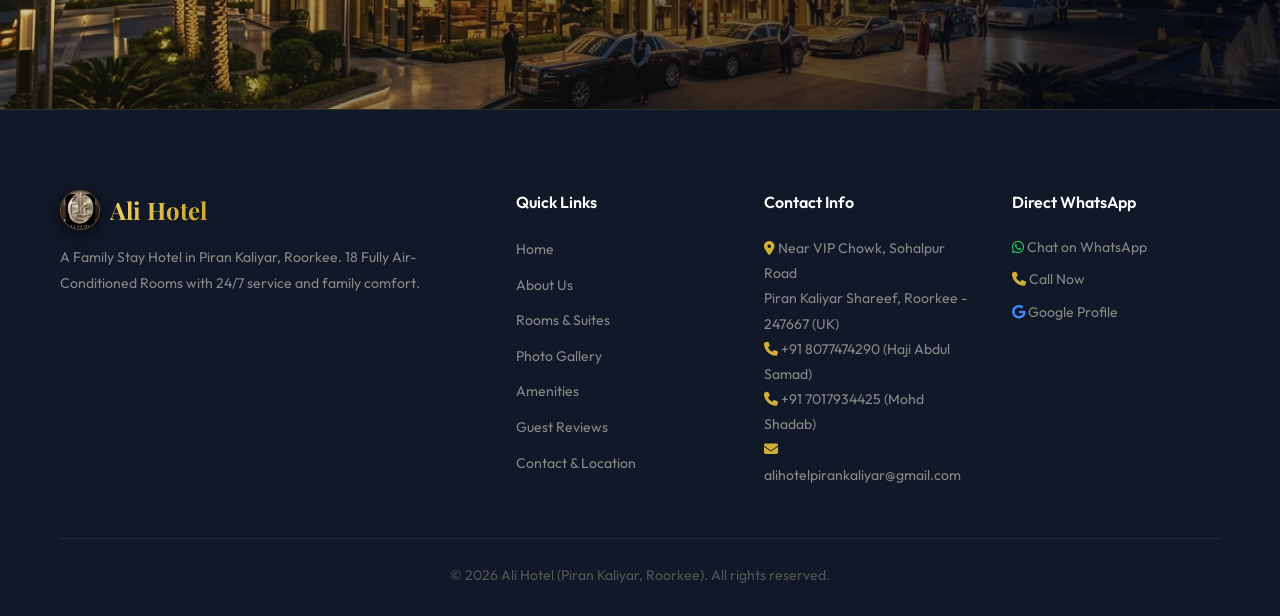
==== commit 912ebd3c: "Fix mobile CSS parser break by removing unclosed brace in nav-overlay, fix initDargahCarousel closin" ====
--- a/about.html
+++ b/about.html
@@ -5,7 +5,7 @@
     <meta name="viewport" content="width=device-width, initial-scale=1.0">
     <title>About Us | Ali Hotel - Piran Kaliyar, Roorkee</title>
     <meta name="description" content="Learn about Ali Hotel in Piran Kaliyar, Roorkee. 18 AC rooms for family & pilgrims, founded to deliver warm hospitality near Dargah Hazrat Sabir Pak.">
-    <link rel="stylesheet" href="style.css">
+    <link rel="stylesheet" href="style.css?v=2.5">
     <link href="https://fonts.googleapis.com/css2?family=Outfit:wght@300;400;600;800&family=Playfair+Display:ital,wght@0,400;0,700;1,400&display=swap" rel="stylesheet">
     <link rel="stylesheet" href="https://cdnjs.cloudflare.com/ajax/libs/font-awesome/6.5.1/css/all.min.css">
 </head>
@@ -183,6 +183,6 @@
         <span class="floating-whatsapp-tooltip">Chat with us on WhatsApp</span>
     </a>
 
-    <script src="script.js"></script>
+    <script src="script.js?v=2.5"></script>
 </body>
 </html>
--- a/style.css
+++ b/style.css
@@ -95,8 +95,12 @@
     box-sizing: border-box;
 }
 
-html {
+html, body {
+    width: 100%;
+    max-width: 100vw;
+    overflow-x: hidden;
     scroll-behavior: smooth;
+    -webkit-text-size-adjust: 100%;
 }
 
 body {
@@ -104,48 +108,58 @@
     background-color: var(--bg-color);
     color: var(--text-color);
     line-height: 1.6;
+    position: relative;
+}
+
+img, picture, video, iframe {
+    max-width: 100%;
+    height: auto;
 }
 
 .container {
+    width: 100%;
     max-width: 1200px;
     margin: 0 auto;
     padding: 0 20px;
 }
 
 /* ========================================
-   HEADER & NAV
+   HEADER & NAV BASE
    ======================================== */
 header {
     position: fixed;
     top: 0;
+    left: 0;
     width: 100%;
+    max-width: 100vw;
     display: flex;
     justify-content: space-between;
     align-items: center;
-    padding: 20px 50px;
-    background: rgba(3, 7, 18, 0.9);
+    padding: 16px 40px;
+    background: rgba(3, 7, 18, 0.92);
     backdrop-filter: blur(15px);
     -webkit-backdrop-filter: blur(15px);
     z-index: 1005;
     transition: all var(--transition-normal);
-    border-bottom: 1px solid rgba(212, 175, 55, 0.1);
+    border-bottom: 1px solid rgba(212, 175, 55, 0.15);
 }
 
 header.scrolled {
-    padding: 12px 50px;
+    padding: 12px 40px;
     box-shadow: 0 2px 20px rgba(0, 0, 0, 0.6);
-    background: rgba(3, 7, 18, 0.95);
+    background: rgba(3, 7, 18, 0.98);
 }
 
 .logo {
     display: flex;
     align-items: center;
-    gap: 14px;
+    gap: 12px;
     text-decoration: none;
+    flex-shrink: 0;
 }
 
 .logo img {
-    height: 54px;
+    height: 48px;
     width: auto;
     object-fit: contain;
     border-radius: 10px;
@@ -158,7 +172,7 @@
 
 .logo-text {
     font-family: var(--font-heading);
-    font-size: 1.65rem;
+    font-size: 1.55rem;
     font-weight: 700;
     background: linear-gradient(135deg, #f5d76e, #d4af37, #c5941a, #d4af37, #f5d76e);
     background-size: 300% 300%;
@@ -166,52 +180,87 @@
     -webkit-text-fill-color: transparent;
     background-clip: text;
     animation: goldShimmer 4s ease-in-out infinite;
-    letter-spacing: 1.5px;
+    letter-spacing: 1px;
 }
 
 header.scrolled .logo img {
-    height: 44px;
-    width: auto;
-}
-
-nav .nav-links {
-    list-style: none;
-    display: flex;
-    gap: 30px;
-}
-
-.mobile-only-btn {
-    display: none;
-}
-
-nav .nav-links li a {
-    color: var(--text-color);
-    text-decoration: none;
-    font-weight: 400;
-    font-size: var(--font-size-lg);
-    transition: color var(--transition-normal);
-    position: relative;
-}
-
-nav .nav-links li a::after {
-    content: '';
-    position: absolute;
-    bottom: -4px;
-    left: 0;
-    width: 0;
-    height: 2px;
-    background: var(--color-primary-500);
-    transition: width var(--transition-normal);
-}
-
-nav .nav-links li a:hover,
-nav .nav-links li a.active {
-    color: var(--color-primary-500);
-}
-
-nav .nav-links li a:hover::after,
-nav .nav-links li a.active::after {
-    width: 100%;
+    height: 40px;
+}
+
+/* Desktop Navigation (Screens > 768px) */
+@media (min-width: 769px) {
+    nav ul.nav-links,
+    nav .nav-links,
+    .nav-links {
+        list-style: none;
+        display: flex !important;
+        align-items: center;
+        gap: 26px;
+        position: static !important;
+        transform: none !important;
+        width: auto !important;
+        height: auto !important;
+        background: transparent !important;
+        box-shadow: none !important;
+        border: none !important;
+        padding: 0 !important;
+        margin: 0 !important;
+    }
+
+    .mobile-only-btn {
+        display: none !important;
+    }
+
+    .drawer-header {
+        display: none !important;
+    }
+
+    .menu-toggle {
+        display: none !important;
+    }
+
+    .nav-overlay {
+        display: none !important;
+    }
+
+    nav .nav-links li a,
+    .nav-links li a {
+        color: var(--text-color);
+        text-decoration: none;
+        font-weight: 400;
+        font-size: 1rem;
+        transition: color var(--transition-normal);
+        position: relative;
+        padding: 4px 0;
+        background: transparent;
+        border: none;
+    }
+
+    nav .nav-links li a::after,
+    .nav-links li a::after {
+        content: '';
+        position: absolute;
+        bottom: -4px;
+        left: 0;
+        width: 0;
+        height: 2px;
+        background: var(--color-primary-500);
+        transition: width var(--transition-normal);
+    }
+
+    nav .nav-links li a:hover,
+    nav .nav-links li a.active,
+    .nav-links li a:hover,
+    .nav-links li a.active {
+        color: var(--color-primary-500);
+    }
+
+    nav .nav-links li a:hover::after,
+    nav .nav-links li a.active::after,
+    .nav-links li a:hover::after,
+    .nav-links li a.active::after {
+        width: 100%;
+    }
 }
 
 /* ========================================
@@ -297,21 +346,24 @@
 
 .hero-content h1 {
     font-family: var(--font-heading);
-    font-size: 5rem;
-    margin-bottom: 20px;
+    font-size: clamp(2.1rem, 5.5vw + 0.5rem, 4.5rem);
+    margin-bottom: 18px;
     color: var(--color-primary-500);
     animation: fadeInDown 1s ease-out 0.2s both;
-    line-height: 1.1;
+    line-height: 1.18;
+    word-wrap: break-word;
+    overflow-wrap: break-word;
 }
 
 .hero-content p {
-    font-size: var(--font-size-2xl);
-    margin-bottom: 40px;
+    font-size: clamp(1rem, 1.8vw + 0.2rem, 1.35rem);
+    margin-bottom: 35px;
     color: #ccc;
-    max-width: 600px;
+    max-width: 650px;
     margin-left: auto;
     margin-right: auto;
     animation: fadeInUp 1s ease-out 0.5s both;
+    line-height: 1.5;
 }
 
 .hero-buttons {
@@ -957,8 +1009,10 @@
     width: 100vw;
     height: 100vh;
     height: 100dvh;
-    background: rgba(0, 0, 0, 0.6);
-    z-index: 999;
+    background: rgba(3, 7, 18, 0.75);
+    backdrop-filter: blur(4px);
+    -webkit-backdrop-filter: blur(4px);
+    z-index: 1004;
     opacity: 0;
     visibility: hidden;
     pointer-events: none;
@@ -969,6 +1023,61 @@
     opacity: 1;
     visibility: visible;
     pointer-events: auto;
+}
+
+/* Mobile Drawer Header */
+.drawer-header {
+    display: none;
+    align-items: center;
+    justify-content: space-between;
+    padding: 0 0 15px 0;
+    margin-bottom: 12px;
+    border-bottom: 1px solid rgba(212, 175, 55, 0.3);
+    width: 100%;
+}
+
+.drawer-branding {
+    display: flex;
+    align-items: center;
+    gap: 10px;
+}
+
+.drawer-logo-img {
+    height: 38px;
+    width: 38px;
+    border-radius: 8px;
+    border: 1px solid rgba(212, 175, 55, 0.4);
+    object-fit: cover;
+}
+
+.drawer-logo-text {
+    font-family: var(--font-heading);
+    font-size: 1.35rem;
+    font-weight: 700;
+    color: #f5d76e;
+}
+
+.drawer-close-btn {
+    width: 40px;
+    height: 40px;
+    border-radius: 10px;
+    background: rgba(239, 68, 68, 0.15);
+    border: 1.5px solid rgba(239, 68, 68, 0.5);
+    color: #ef4444;
+    font-size: 1.25rem;
+    display: flex;
+    align-items: center;
+    justify-content: center;
+    cursor: pointer;
+    transition: all 0.2s ease;
+    touch-action: manipulation;
+}
+
+.drawer-close-btn:hover,
+.drawer-close-btn:active {
+    background: #ef4444;
+    color: #ffffff;
+    transform: scale(1.05);
 }
 
 .menu-toggle {
@@ -982,11 +1091,14 @@
     border: 1.5px solid rgba(212, 175, 55, 0.5);
     border-radius: 10px;
     cursor: pointer;
-    z-index: 1005;
+    z-index: 1006;
     position: relative;
     transition: all 0.3s ease;
     gap: 5px;
     padding: 0;
+    touch-action: manipulation;
+    -webkit-tap-highlight-color: transparent;
+    flex-shrink: 0;
 }
 
 .menu-toggle:hover,
@@ -1533,92 +1645,142 @@
 
 @media (max-width: 768px) {
     header {
-        padding: 15px 20px;
+        padding: 12px 18px;
+        backdrop-filter: blur(12px) !important;
+        -webkit-backdrop-filter: blur(12px) !important;
+        background: rgba(3, 7, 18, 0.96) !important;
+        border-bottom: 1px solid rgba(212, 175, 55, 0.25);
+    }
+
+    .logo {
+        gap: 10px;
+    }
+
+    .logo img {
+        height: 42px;
+    }
+
+    .logo-text {
+        font-size: 1.45rem;
+        letter-spacing: 1px;
+    }
+
+    /* Hide desktop CTA buttons in header on mobile so hamburger is never pushed */
+    header > .btn,
+    .nav-right > .btn,
+    .header-cta {
+        display: none !important;
+    }
+
+    .nav-right {
+        display: flex;
+        align-items: center;
+    }
+
+    .menu-toggle {
+        display: flex !important;
+    }
+
+    /* Mobile Nav Drawer */
+    nav ul.nav-links,
+    nav .nav-links,
+    .nav-links {
+        position: fixed !important;
+        top: 0 !important;
+        right: 0 !important;
+        width: 300px !important;
+        max-width: 86vw !important;
+        height: 100vh !important;
+        height: 100dvh !important;
+        background: #080d1a !important;
         backdrop-filter: none !important;
         -webkit-backdrop-filter: none !important;
-        background: #030712 !important;
-        border-bottom: 1px solid rgba(212, 175, 55, 0.2);
-    }
-
-    .nav-links {
-        position: fixed;
-        top: 0;
-        right: 0;
-        width: 280px;
-        max-width: 82vw;
-        height: 100vh;
-        height: 100dvh;
-        background: #0a0f1d !important;
-        backdrop-filter: none !important;
-        -webkit-backdrop-filter: none !important;
-        border-left: 2px solid #d4af37;
-        box-shadow: -10px 0 40px rgba(0, 0, 0, 0.85), 0 0 20px rgba(212, 175, 55, 0.15);
-        display: flex;
-        flex-direction: column;
-        justify-content: flex-start;
-        align-items: stretch;
-        padding: 85px 18px 30px;
-        gap: 10px;
-        z-index: 99999;
-        transform: translateX(105%);
-        transition: transform 0.35s cubic-bezier(0.16, 1, 0.3, 1);
-        list-style: none;
-        overflow-y: auto;
-    }
-
+        border-left: 2px solid #d4af37 !important;
+        box-shadow: -10px 0 40px rgba(0, 0, 0, 0.95), 0 0 25px rgba(212, 175, 55, 0.2) !important;
+        display: flex !important;
+        flex-direction: column !important;
+        justify-content: flex-start !important;
+        align-items: stretch !important;
+        padding: 18px 14px 28px !important;
+        gap: 8px !important;
+        z-index: 99999 !important;
+        transform: translateX(110%) !important;
+        transition: transform 0.35s cubic-bezier(0.16, 1, 0.3, 1) !important;
+        list-style: none !important;
+        overflow-y: auto !important;
+        -webkit-overflow-scrolling: touch !important;
+        margin: 0 !important;
+    }
+
+    nav ul.nav-links.active,
+    nav .nav-links.active,
     .nav-links.active {
-        transform: translateX(0);
-    }
-
+        transform: translateX(0) !important;
+    }
+
+    .drawer-header {
+        display: flex !important;
+    }
+
+    nav .nav-links li,
     .nav-links li {
-        width: 100%;
+        width: 100% !important;
         opacity: 0;
         transform: translateX(15px);
         transition: opacity 0.25s ease, transform 0.25s ease;
     }
 
+    nav .nav-links.active li,
     .nav-links.active li {
         opacity: 1;
         transform: translateX(0);
     }
 
-    .nav-links.active li:nth-child(1) { transition-delay: 0.05s; }
-    .nav-links.active li:nth-child(2) { transition-delay: 0.10s; }
-    .nav-links.active li:nth-child(3) { transition-delay: 0.15s; }
-    .nav-links.active li:nth-child(4) { transition-delay: 0.20s; }
-    .nav-links.active li:nth-child(5) { transition-delay: 0.25s; }
-    .nav-links.active li:nth-child(6) { transition-delay: 0.30s; }
+    .nav-links.active li:nth-child(1) { transition-delay: 0.04s; }
+    .nav-links.active li:nth-child(2) { transition-delay: 0.08s; }
+    .nav-links.active li:nth-child(3) { transition-delay: 0.12s; }
+    .nav-links.active li:nth-child(4) { transition-delay: 0.16s; }
+    .nav-links.active li:nth-child(5) { transition-delay: 0.20s; }
+    .nav-links.active li:nth-child(6) { transition-delay: 0.24s; }
+    .nav-links.active li:nth-child(7) { transition-delay: 0.28s; }
+    .nav-links.active li:nth-child(8) { transition-delay: 0.32s; }
 
     .nav-links li a {
         display: flex;
         align-items: center;
         gap: 14px;
-        font-size: 1.15rem;
+        font-size: 1.08rem;
         font-weight: 600;
         color: #ffffff !important;
-        padding: 13px 18px;
+        padding: 12px 16px;
         border-radius: 10px;
-        background: #151d30;
-        border: 1px solid rgba(212, 175, 55, 0.25);
+        background: #111827;
+        border: 1px solid rgba(212, 175, 55, 0.2);
         transition: all 0.2s ease;
         text-shadow: none;
+        text-decoration: none !important;
+        touch-action: manipulation;
     }
 
     .nav-links li a i {
         color: #f5d76e !important;
-        font-size: 1.15rem;
+        font-size: 1.1rem;
+        width: 22px;
+        text-align: center;
     }
 
     .nav-links li a:hover,
+    .nav-links li a:active,
     .nav-links li a.active {
         color: #030712 !important;
         background: linear-gradient(135deg, #f5d76e, #d4af37) !important;
         border-color: #f5d76e;
-        box-shadow: 0 4px 15px rgba(212, 175, 55, 0.3);
+        box-shadow: 0 4px 15px rgba(212, 175, 55, 0.35);
         transform: translateX(4px);
     }
 
     .nav-links li a:hover i,
+    .nav-links li a:active i,
     .nav-links li a.active i {
         color: #030712 !important;
     }
@@ -1629,79 +1791,335 @@
 
     .mobile-only-btn {
         display: block !important;
-        margin-top: 10px;
+        margin-top: 12px;
     }
 
     .mobile-only-btn a {
-        background: linear-gradient(135deg, #d4af37, #f5d76e) !important;
-        color: #030712 !important;
-        border: none !important;
+        background: #25D366 !important;
+        color: #ffffff !important;
+        border: 1px solid #25D366 !important;
         font-weight: 700 !important;
         justify-content: center;
-        box-shadow: 0 4px 15px rgba(212, 175, 55, 0.4);
+        box-shadow: 0 4px 15px rgba(37, 211, 102, 0.35);
     }
 
     .mobile-only-btn a i {
-        color: #030712 !important;
-    }
-
-    .menu-toggle {
-        display: flex;
-    }
-
-    header > .btn {
-        display: none;
+        color: #ffffff !important;
+    }
+
+    /* Page Banners */
+    .page-banner {
+        padding: 130px 15px 50px !important;
+    }
+
+    .page-banner h1 {
+        font-size: 2.2rem !important;
+    }
+
+    .page-banner p {
+        font-size: 1rem !important;
+    }
+
+    /* Hero Section */
+    .hero {
+        padding-top: 90px;
     }
 
     .hero-content h1 {
-        font-size: 2.8rem;
+        font-size: 2.35rem;
+        line-height: 1.25;
     }
 
     .hero-content p {
-        font-size: var(--font-size-lg);
+        font-size: 1.05rem;
+        margin-bottom: 25px;
     }
 
     .hero-buttons {
         flex-direction: column;
+        align-items: stretch;
+        gap: 12px;
+        width: 100%;
+        max-width: 320px;
+        margin: 0 auto;
+    }
+
+    .hero-buttons .btn {
+        width: 100%;
+        text-align: center;
+        justify-content: center;
+    }
+
+    /* Stats Grid */
+    .stats-grid {
+        grid-template-columns: 1fr 1fr;
+        gap: 12px;
+    }
+
+    .stat-item {
+        padding: 18px 10px;
+    }
+
+    .stat-number {
+        font-size: 2.2rem;
+    }
+
+    .stat-label {
+        font-size: 0.85rem;
+    }
+
+    /* Gallery Mobile */
+    .gallery-filter-wrap {
+        display: flex !important;
+        flex-wrap: nowrap !important;
+        overflow-x: auto !important;
+        -webkit-overflow-scrolling: touch;
+        scroll-snap-type: x mandatory;
+        padding: 10px 4px 15px !important;
+        margin: 20px 0 25px !important;
+        justify-content: flex-start !important;
+        gap: 8px !important;
+        scrollbar-width: none;
+    }
+
+    .gallery-filter-wrap::-webkit-scrollbar {
+        display: none;
+    }
+
+    .gallery-filter-btn {
+        flex-shrink: 0 !important;
+        white-space: nowrap !important;
+        font-size: 0.88rem !important;
+        padding: 8px 16px !important;
+        scroll-snap-align: start;
+        touch-action: manipulation;
+    }
+
+    .gallery-grid {
+        grid-template-columns: 1fr !important;
+        gap: 20px !important;
+    }
+
+    .gallery-item {
+        aspect-ratio: 4 / 3 !important;
+        min-height: 230px;
+        touch-action: manipulation;
+    }
+
+    .gallery-item.tall {
+        aspect-ratio: 4 / 3 !important;
+    }
+
+    .gallery-overlay {
+        padding: 16px 14px 12px !important;
+    }
+
+    .gallery-title {
+        font-size: 1.05rem !important;
+    }
+
+    .gallery-desc {
+        font-size: 0.82rem !important;
+    }
+
+    .gallery-zoom-icon {
+        width: 36px !important;
+        height: 36px !important;
+        font-size: 0.9rem !important;
+        top: 12px !important;
+        right: 12px !important;
+        opacity: 1 !important;
+        transform: scale(1) !important;
+    }
+
+    /* Lightbox Modal Mobile */
+    .lightbox-modal {
+        padding: 12px !important;
+    }
+
+    .lightbox-content {
+        max-width: 96vw !important;
+        max-height: 94vh !important;
+        width: 100% !important;
+    }
+
+    .lightbox-img-wrap {
+        max-height: 58vh !important;
+        width: 100% !important;
+        display: flex;
         align-items: center;
-    }
-
-    .stats-grid {
-        grid-template-columns: repeat(2, 1fr);
-    }
-
+        justify-content: center;
+    }
+
+    .lightbox-img {
+        max-height: 56vh !important;
+        max-width: 100% !important;
+        width: 100% !important;
+        object-fit: contain;
+    }
+
+    .lightbox-btn {
+        width: 44px !important;
+        height: 44px !important;
+        font-size: 1.1rem !important;
+    }
+
+    .lightbox-btn.prev {
+        left: 8px !important;
+    }
+
+    .lightbox-btn.next {
+        right: 8px !important;
+    }
+
+    .lightbox-close {
+        top: 10px !important;
+        right: 10px !important;
+        width: 44px !important;
+        height: 44px !important;
+        font-size: 1.4rem !important;
+    }
+
+    .lightbox-title {
+        font-size: 1.15rem !important;
+    }
+
+    .lightbox-desc {
+        font-size: 0.85rem !important;
+    }
+
+    .lightbox-actions {
+        flex-direction: column;
+        width: 100%;
+        gap: 8px;
+    }
+
+    .lightbox-actions .btn {
+        width: 100%;
+        text-align: center;
+        justify-content: center;
+    }
+
+    /* Room Cards */
     .room-grid {
         grid-template-columns: 1fr;
-    }
-
+        gap: 25px;
+    }
+
+    .room-card {
+        border-radius: 16px;
+    }
+
+    .room-card img {
+        height: 220px;
+    }
+
+    .room-details {
+        padding: 20px 16px;
+    }
+
+    .room-header {
+        flex-direction: column;
+        align-items: flex-start;
+        gap: 6px;
+    }
+
+    /* Amenities Grid */
+    .amenities-grid {
+        grid-template-columns: 1fr 1fr;
+        gap: 14px;
+    }
+
+    .amenity-card {
+        padding: 22px 14px;
+    }
+
+    .amenity-card i {
+        font-size: 2.2rem;
+    }
+
+    /* Testimonials & Reviews */
     .testimonial-grid {
         grid-template-columns: 1fr;
-    }
-
+        gap: 20px;
+    }
+
+    .reviews-stats-bar {
+        grid-template-columns: 1fr 1fr !important;
+        gap: 15px !important;
+        padding: 20px 14px !important;
+        margin: -25px auto 30px !important;
+    }
+
+    .review-stat-item h3 {
+        font-size: 1.8rem !important;
+    }
+
+    /* Contact Page */
+    .contact-content {
+        grid-template-columns: 1fr;
+        gap: 30px;
+    }
+
+    .contact-form-wrapper {
+        padding: 24px 18px;
+    }
+
+    /* Footer */
     .footer-grid {
         grid-template-columns: 1fr;
-    }
-
-    .contact-content {
-        grid-template-columns: 1fr;
+        gap: 30px;
+    }
+
+    .footer-col {
+        width: 100%;
     }
 
     section h2 {
-        font-size: var(--font-size-3xl);
+        font-size: 1.85rem;
+    }
+
+    .container {
+        padding: 0 16px;
+    }
+
+    /* Floating WhatsApp Button on Mobile */
+    .floating-whatsapp {
+        bottom: 18px;
+        right: 18px;
+        width: 54px;
+        height: 54px;
+        font-size: 1.65rem;
+    }
+
+    .floating-whatsapp-tooltip {
+        display: none;
     }
 }
 
 @media (max-width: 480px) {
     .hero-content h1 {
-        font-size: 2.2rem;
+        font-size: 2.05rem;
+    }
+
+    .page-banner h1 {
+        font-size: 1.95rem !important;
     }
 
     .stats-grid {
         grid-template-columns: 1fr 1fr;
-        gap: 15px;
+        gap: 10px;
     }
 
     .stat-number {
-        font-size: var(--font-size-3xl);
-    }
-}
+        font-size: 1.9rem;
+    }
+
+    .stat-label {
+        font-size: 0.8rem;
+    }
+
+    .amenities-grid {
+        grid-template-columns: 1fr;
+    }
+}
